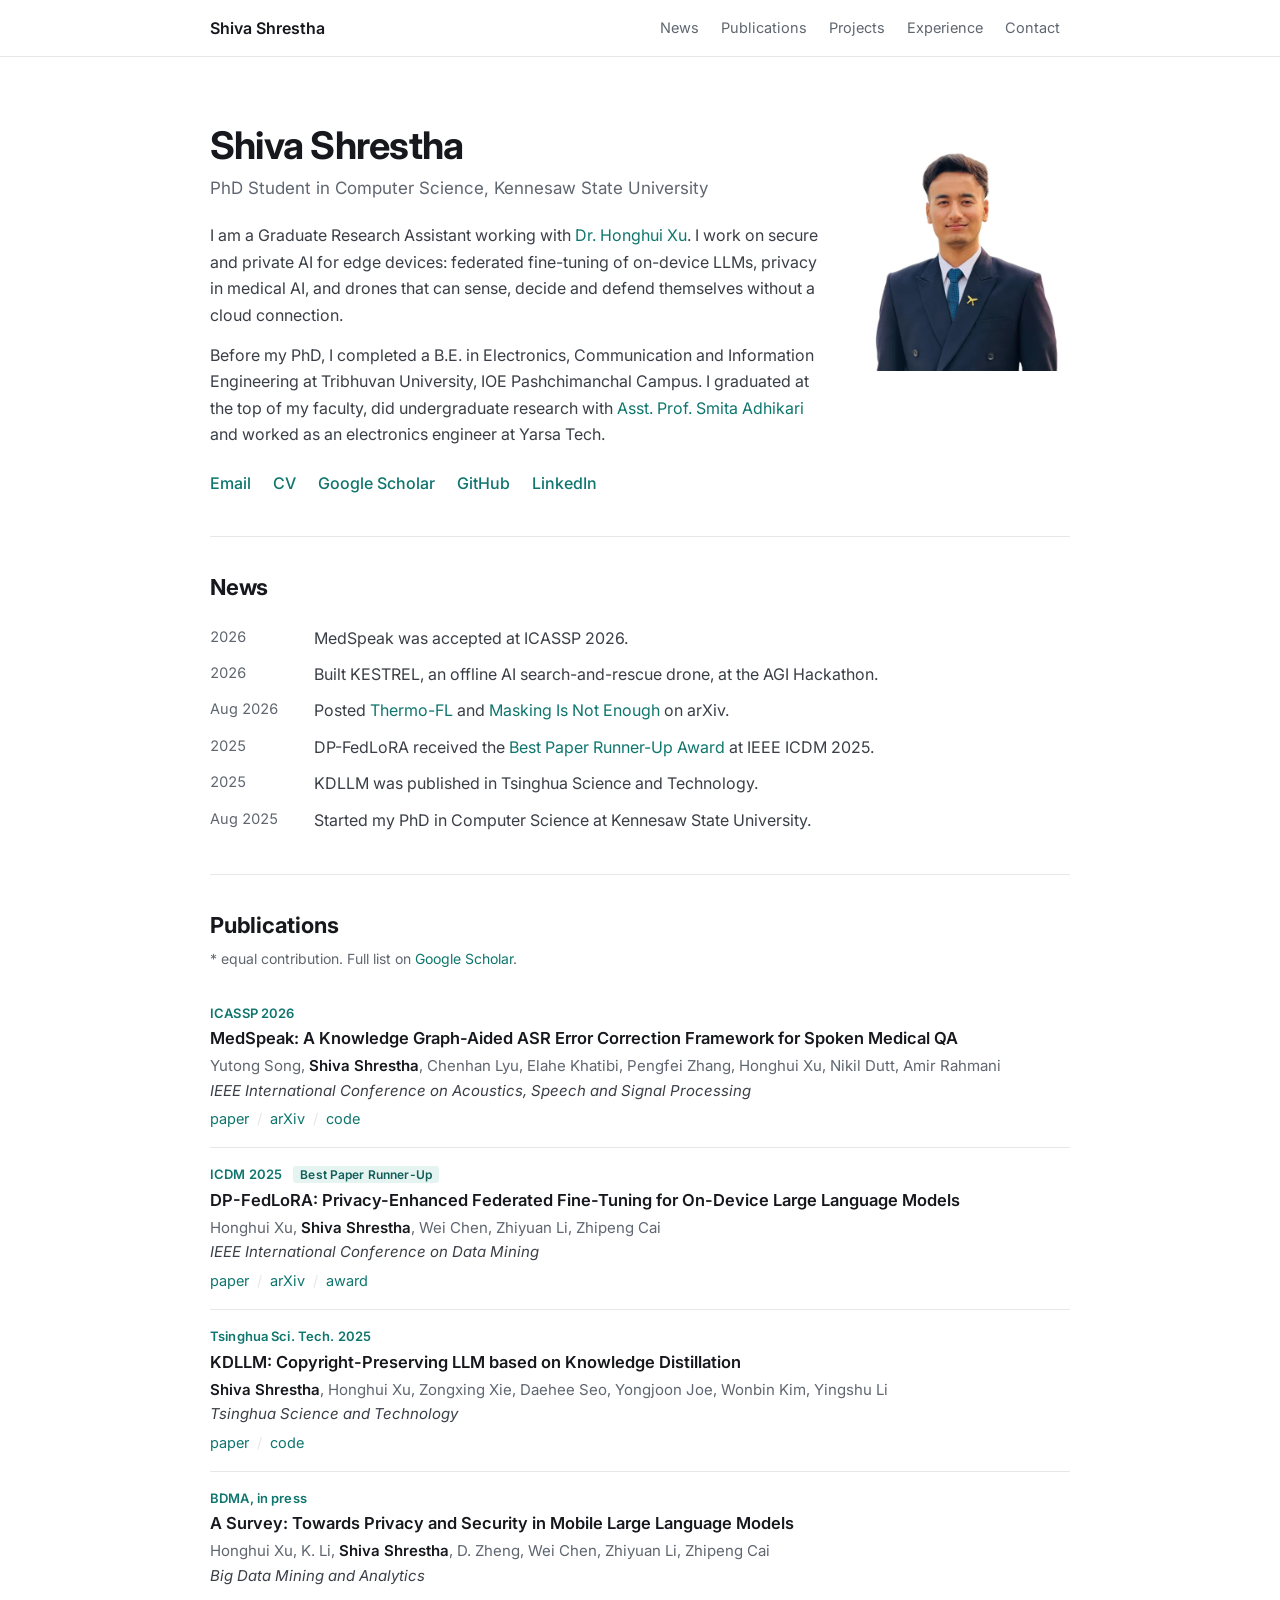
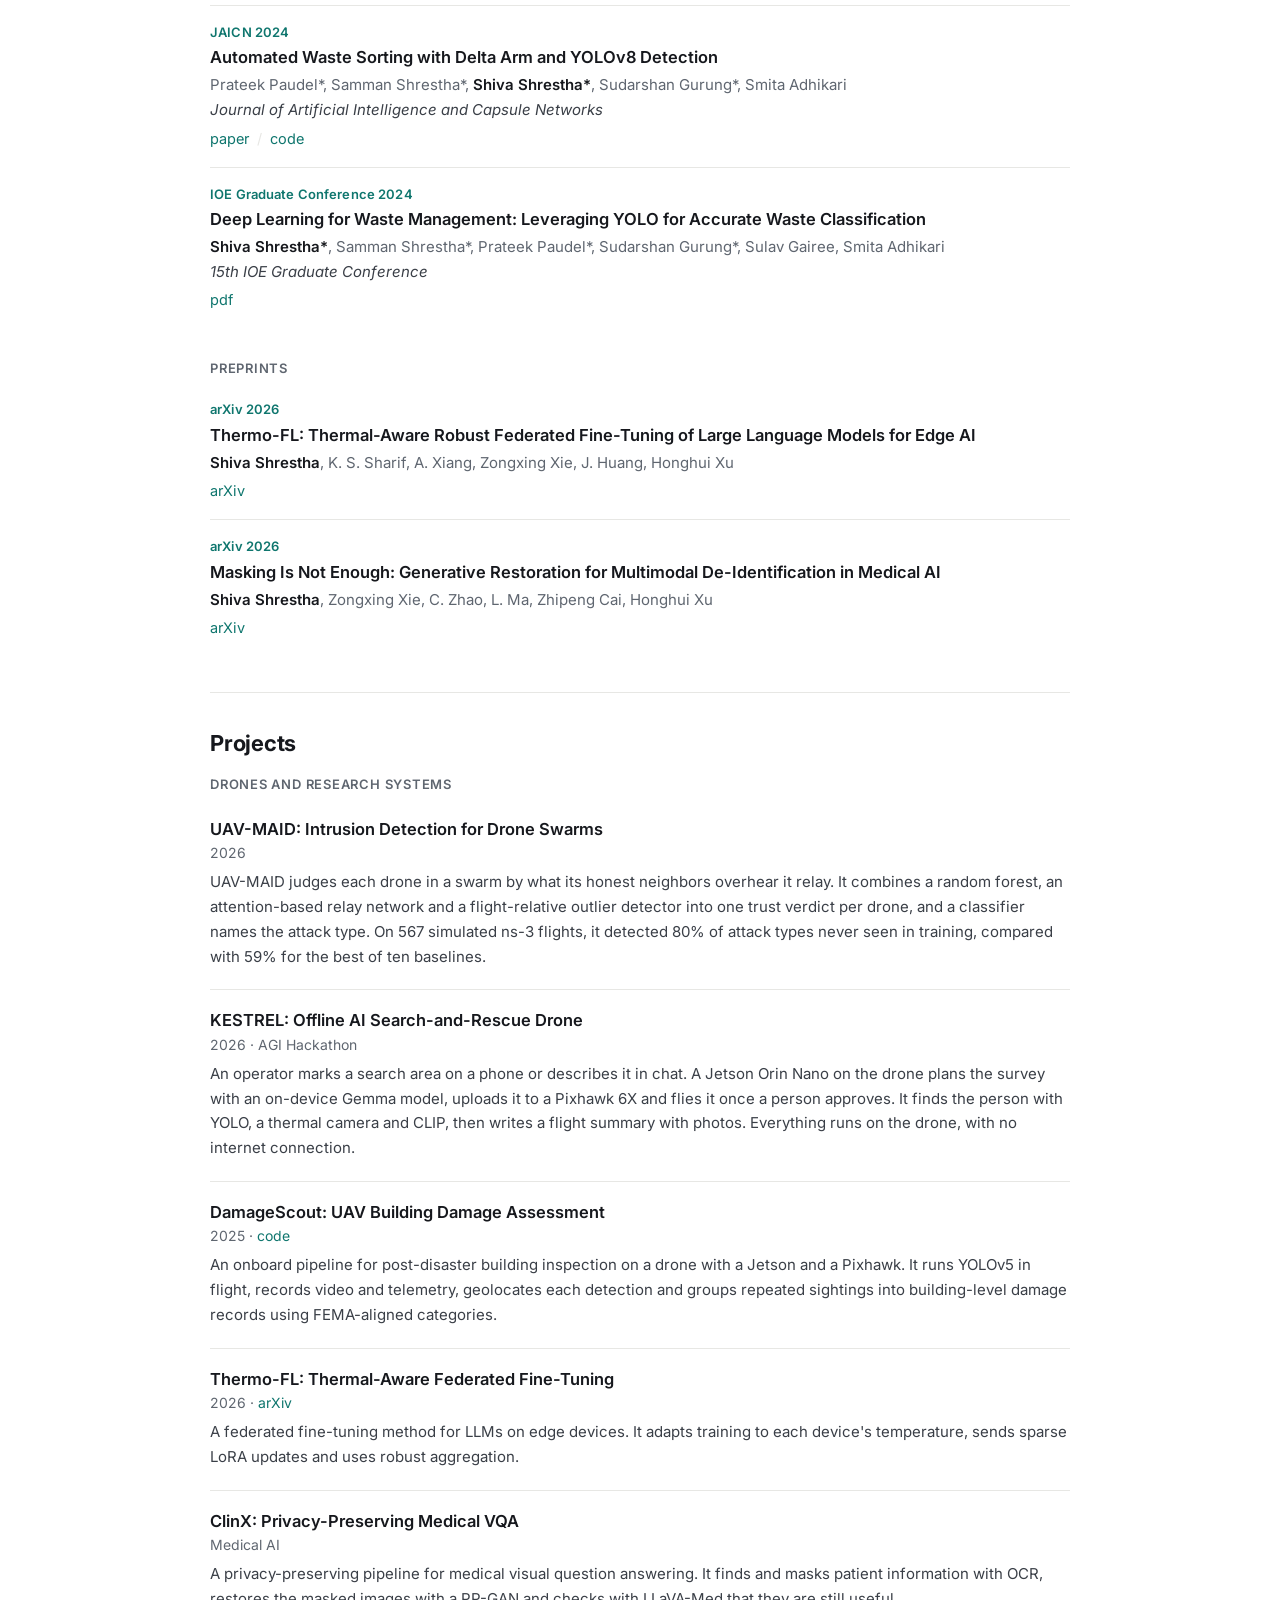
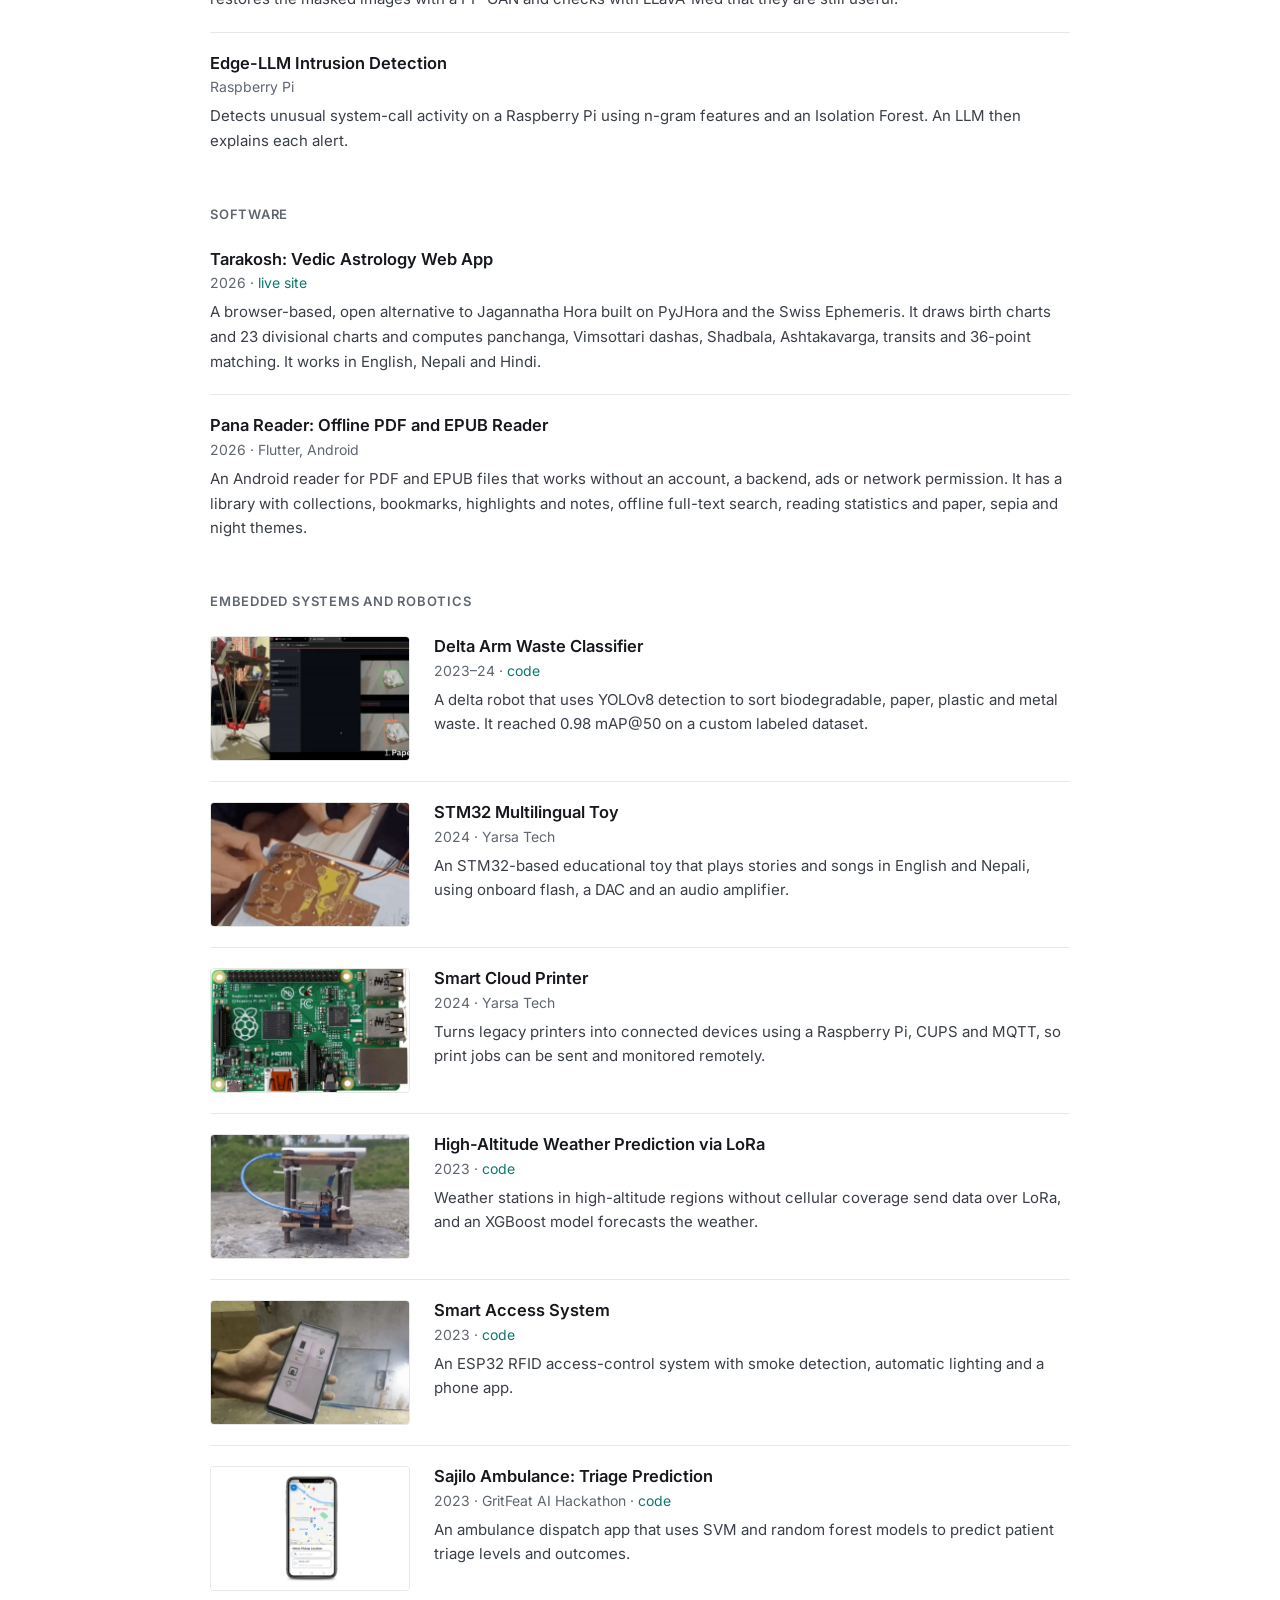
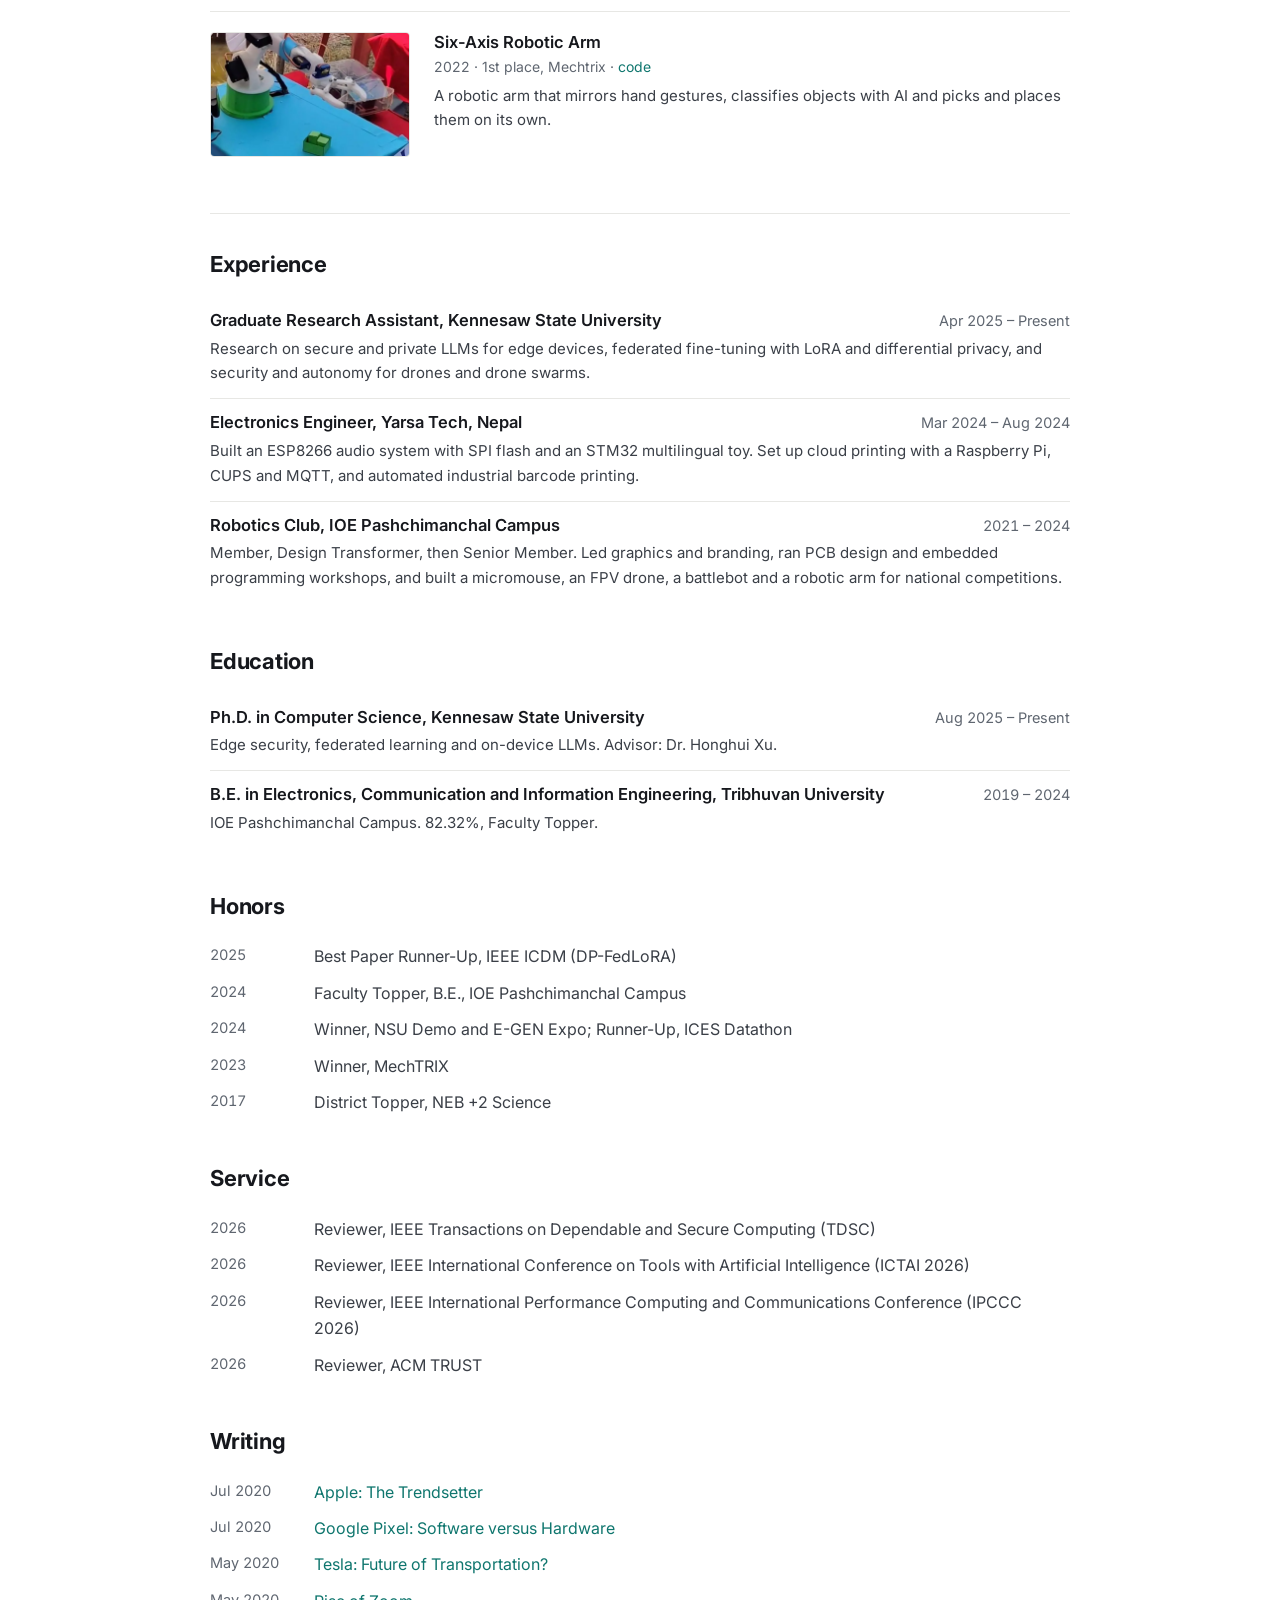
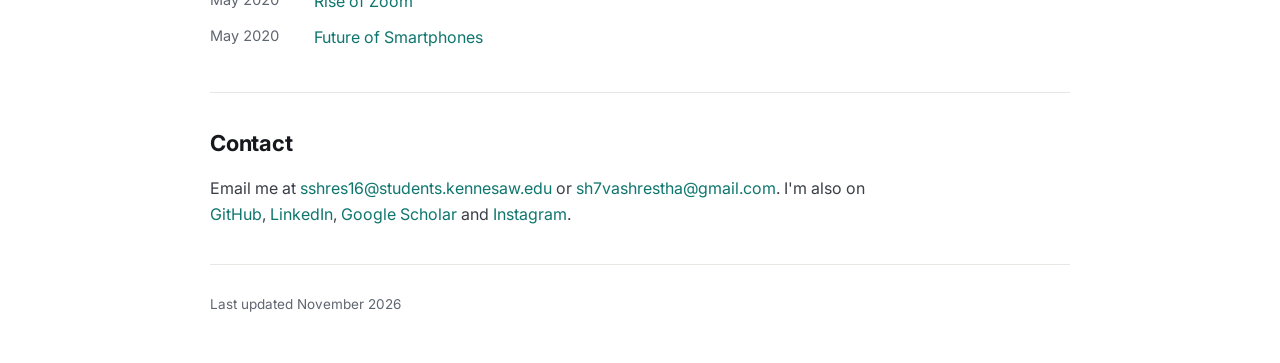
==== index.html @ d2a1a1e3 "Remove arXiv link from the mobile-LLM survey Co-Authored-By: Devin AI <158243242+devin-ai-integratio" ====
<!DOCTYPE html>
<html lang="en">
<head>
  <meta charset="utf-8">
  <meta name="viewport" content="width=device-width, initial-scale=1">
  <title>Shiva Shrestha | PhD Student, Computer Science, Kennesaw State University</title>
  <meta name="description" content="Shiva Shrestha is a PhD student in Computer Science at Kennesaw State University working on edge security, privacy-preserving machine learning, on-device LLMs and autonomous drones.">
  <link rel="canonical" href="https://shivashrestha7.com.np/">
  <link rel="icon" href="images/ShivaLOGO.ico">

  <meta property="og:type" content="website">
  <meta property="og:url" content="https://shivashrestha7.com.np/">
  <meta property="og:title" content="Shiva Shrestha">
  <meta property="og:description" content="PhD student in Computer Science at Kennesaw State University. Edge security, privacy-preserving ML, on-device LLMs and autonomous drones.">
  <meta property="og:image" content="https://shivashrestha7.com.np/images/og-image.jpg">
  <meta property="og:image:width" content="1200">
  <meta property="og:image:height" content="630">
  <meta name="twitter:card" content="summary_large_image">

  <link rel="preconnect" href="https://fonts.googleapis.com">
  <link rel="preconnect" href="https://fonts.gstatic.com" crossorigin>
  <link href="https://fonts.googleapis.com/css2?family=Inter:wght@400;500;600;700&amp;display=swap" rel="stylesheet">
  <link rel="stylesheet" href="stylesheet.css">
</head>
<body>
<a class="skip" href="#main">Skip to content</a>

<header class="topbar">
  <div class="wrap topbar-inner">
    <a href="#top" class="brand">Shiva Shrestha</a>
    <nav class="nav" aria-label="Sections">
      <a href="#news">News</a>
      <a href="#publications">Publications</a>
      <a href="#projects">Projects</a>
      <a href="#experience">Experience</a>
      <a href="#contact">Contact</a>
    </nav>
  </div>
</header>

<main id="main" class="wrap">

  <section class="intro" id="top">
    <div class="intro-text">
      <h1>Shiva Shrestha</h1>
      <p class="role">PhD Student in Computer Science, Kennesaw State University</p>
      <p>I am a Graduate Research Assistant working with <a href="https://scholar.google.com/citations?user=2Mr7jRoAAAAJ&amp;hl=en" target="_blank" rel="noopener">Dr. Honghui Xu</a>. I work on secure and private AI for edge devices: federated fine-tuning of on-device LLMs, privacy in medical AI, and drones that can sense, decide and defend themselves without a cloud connection.</p>
      <p>Before my PhD, I completed a B.E. in Electronics, Communication and Information Engineering at Tribhuvan University, IOE Pashchimanchal Campus. I graduated at the top of my faculty, did undergraduate research with <a href="https://www.researchgate.net/profile/Smita-Adhikari-2" target="_blank" rel="noopener">Asst. Prof. Smita Adhikari</a> and worked as an electronics engineer at Yarsa Tech.</p>
      <p class="links">
        <a href="mailto:sshres16@students.kennesaw.edu">Email</a>
        <a href="data/Shiva_CV.pdf" target="_blank" rel="noopener">CV</a>
        <a href="https://scholar.google.com/citations?user=8IwSr08AAAAJ&amp;hl=en" target="_blank" rel="noopener">Google Scholar</a>
        <a href="https://github.com/sh7vashrestha" target="_blank" rel="noopener">GitHub</a>
        <a href="https://www.linkedin.com/in/sh7va/" target="_blank" rel="noopener">LinkedIn</a>
      </p>
    </div>
    <picture>
      <source srcset="images/profile.webp" type="image/webp">
      <img src="images/profile.jpg" class="photo" width="240" height="300" alt="Portrait of Shiva Shrestha">
    </picture>
  </section>

  <section class="sec" id="news">
    <h2>News</h2>
    <ul class="news">
      <li><span class="date">2026</span><span>MedSpeak was accepted at ICASSP 2026.</span></li>
      <li><span class="date">2026</span><span>Built KESTREL, an offline AI search-and-rescue drone, at the AGI Hackathon.</span></li>
      <li><span class="date">Aug 2026</span><span>Posted <a href="https://arxiv.org/abs/2608.21172" target="_blank" rel="noopener">Thermo-FL</a> and <a href="https://arxiv.org/abs/2608.21133" target="_blank" rel="noopener">Masking Is Not Enough</a> on arXiv.</span></li>
      <li><span class="date">2025</span><span>DP-FedLoRA received the <a href="https://icdm.zhonghuapu.com/Awards/Awards.shtml" target="_blank" rel="noopener">Best Paper Runner-Up Award</a> at IEEE ICDM 2025.</span></li>
      <li><span class="date">2025</span><span>KDLLM was published in Tsinghua Science and Technology.</span></li>
      <li><span class="date">Aug 2025</span><span>Started my PhD in Computer Science at Kennesaw State University.</span></li>
    </ul>
  </section>

  <section class="sec" id="publications">
    <h2>Publications</h2>
    <p class="sec-note">* equal contribution. Full list on <a href="https://scholar.google.com/citations?user=8IwSr08AAAAJ&amp;hl=en" target="_blank" rel="noopener">Google Scholar</a>.</p>
    <ol class="pubs">
      <li class="pub">
        <p class="pub-venue-tag">ICASSP 2026</p>
        <h3><a href="https://doi.org/10.1109/ICASSP55912.2026.11464058" target="_blank" rel="noopener">MedSpeak: A Knowledge Graph-Aided ASR Error Correction Framework for Spoken Medical QA</a></h3>
        <p class="authors">Yutong Song, <strong>Shiva Shrestha</strong>, Chenhan Lyu, Elahe Khatibi, Pengfei Zhang, Honghui Xu, Nikil Dutt, Amir Rahmani</p>
        <p class="venue">IEEE International Conference on Acoustics, Speech and Signal Processing</p>
        <p class="pub-links"><a href="https://doi.org/10.1109/ICASSP55912.2026.11464058" target="_blank" rel="noopener">paper</a><a href="https://arxiv.org/abs/2602.00981" target="_blank" rel="noopener">arXiv</a><a href="https://github.com/sh7vashrestha/MedSpeak" target="_blank" rel="noopener">code</a></p>
      </li>
      <li class="pub">
        <p class="pub-venue-tag">ICDM 2025 <span class="award">Best Paper Runner-Up</span></p>
        <h3><a href="https://ieeexplore.ieee.org/document/11391811/" target="_blank" rel="noopener">DP-FedLoRA: Privacy-Enhanced Federated Fine-Tuning for On-Device Large Language Models</a></h3>
        <p class="authors">Honghui Xu, <strong>Shiva Shrestha</strong>, Wei Chen, Zhiyuan Li, Zhipeng Cai</p>
        <p class="venue">IEEE International Conference on Data Mining</p>
        <p class="pub-links"><a href="https://ieeexplore.ieee.org/document/11391811/" target="_blank" rel="noopener">paper</a><a href="https://arxiv.org/abs/2509.09097" target="_blank" rel="noopener">arXiv</a><a href="https://icdm.zhonghuapu.com/Awards/Awards.shtml" target="_blank" rel="noopener">award</a></p>
      </li>
      <li class="pub">
        <p class="pub-venue-tag">Tsinghua Sci. Tech. 2025</p>
        <h3><a href="https://www.sciopen.com/article/10.26599/TST.2025.9010130" target="_blank" rel="noopener">KDLLM: Copyright-Preserving LLM based on Knowledge Distillation</a></h3>
        <p class="authors"><strong>Shiva Shrestha</strong>, Honghui Xu, Zongxing Xie, Daehee Seo, Yongjoon Joe, Wonbin Kim, Yingshu Li</p>
        <p class="venue">Tsinghua Science and Technology</p>
        <p class="pub-links"><a href="https://www.sciopen.com/article/10.26599/TST.2025.9010130" target="_blank" rel="noopener">paper</a><a href="https://github.com/sh7vashrestha/KDLLM" target="_blank" rel="noopener">code</a></p>
      </li>
      <li class="pub">
        <p class="pub-venue-tag">BDMA, in press</p>
        <h3>A Survey: Towards Privacy and Security in Mobile Large Language Models</h3>
        <p class="authors">Honghui Xu, K. Li, <strong>Shiva Shrestha</strong>, D. Zheng, Wei Chen, Zhiyuan Li, Zhipeng Cai</p>
        <p class="venue">Big Data Mining and Analytics</p>
      </li>
      <li class="pub">
        <p class="pub-venue-tag">JAICN 2024</p>
        <h3><a href="https://doi.org/10.36548/jaicn.2024.3.004" target="_blank" rel="noopener">Automated Waste Sorting with Delta Arm and YOLOv8 Detection</a></h3>
        <p class="authors">Prateek Paudel*, Samman Shrestha*, <strong>Shiva Shrestha*</strong>, Sudarshan Gurung*, Smita Adhikari</p>
        <p class="venue">Journal of Artificial Intelligence and Capsule Networks</p>
        <p class="pub-links"><a href="https://doi.org/10.36548/jaicn.2024.3.004" target="_blank" rel="noopener">paper</a><a href="https://github.com/sh7vashrestha/DeltaArm" target="_blank" rel="noopener">code</a></p>
      </li>
      <li class="pub">
        <p class="pub-venue-tag">IOE Graduate Conference 2024</p>
        <h3><a href="http://conference.ioe.edu.np/publications/ioegc15/IOEGC-15-004-A1-4-61.pdf" target="_blank" rel="noopener">Deep Learning for Waste Management: Leveraging YOLO for Accurate Waste Classification</a></h3>
        <p class="authors"><strong>Shiva Shrestha*</strong>, Samman Shrestha*, Prateek Paudel*, Sudarshan Gurung*, Sulav Gairee, Smita Adhikari</p>
        <p class="venue">15th IOE Graduate Conference</p>
        <p class="pub-links"><a href="http://conference.ioe.edu.np/publications/ioegc15/IOEGC-15-004-A1-4-61.pdf" target="_blank" rel="noopener">pdf</a></p>
      </li>
    </ol>

    <h3 class="subhead">Preprints</h3>
    <ol class="pubs">
      <li class="pub">
        <p class="pub-venue-tag">arXiv 2026</p>
        <h3><a href="https://arxiv.org/abs/2608.21172" target="_blank" rel="noopener">Thermo-FL: Thermal-Aware Robust Federated Fine-Tuning of Large Language Models for Edge AI</a></h3>
        <p class="authors"><strong>Shiva Shrestha</strong>, K. S. Sharif, A. Xiang, Zongxing Xie, J. Huang, Honghui Xu</p>
        <p class="pub-links"><a href="https://arxiv.org/abs/2608.21172" target="_blank" rel="noopener">arXiv</a></p>
      </li>
      <li class="pub">
        <p class="pub-venue-tag">arXiv 2026</p>
        <h3><a href="https://arxiv.org/abs/2608.21133" target="_blank" rel="noopener">Masking Is Not Enough: Generative Restoration for Multimodal De-Identification in Medical AI</a></h3>
        <p class="authors"><strong>Shiva Shrestha</strong>, Zongxing Xie, C. Zhao, L. Ma, Zhipeng Cai, Honghui Xu</p>
        <p class="pub-links"><a href="https://arxiv.org/abs/2608.21133" target="_blank" rel="noopener">arXiv</a></p>
      </li>
    </ol>
  </section>

  <section class="sec" id="projects">
    <h2>Projects</h2>
    <h3 class="subhead">Drones and research systems</h3>
    <ul class="projects">
      <li class="project project-text">
        <div>
          <h4>UAV-MAID: Intrusion Detection for Drone Swarms</h4>
          <p class="meta">2026</p>
          <p>UAV-MAID judges each drone in a swarm by what its honest neighbors overhear it relay. It combines a random forest, an attention-based relay network and a flight-relative outlier detector into one trust verdict per drone, and a classifier names the attack type. On 567 simulated ns-3 flights, it detected 80% of attack types never seen in training, compared with 59% for the best of ten baselines.</p>
        </div>
      </li>
      <li class="project project-text">
        <div>
          <h4>KESTREL: Offline AI Search-and-Rescue Drone</h4>
          <p class="meta">2026 · AGI Hackathon</p>
          <p>An operator marks a search area on a phone or describes it in chat. A Jetson Orin Nano on the drone plans the survey with an on-device Gemma model, uploads it to a Pixhawk 6X and flies it once a person approves. It finds the person with YOLO, a thermal camera and CLIP, then writes a flight summary with photos. Everything runs on the drone, with no internet connection.</p>
        </div>
      </li>
      <li class="project project-text">
        <div>
          <h4>DamageScout: UAV Building Damage Assessment</h4>
          <p class="meta">2025 · <a href="https://github.com/sh7vashrestha/UAV" target="_blank" rel="noopener">code</a></p>
          <p>An onboard pipeline for post-disaster building inspection on a drone with a Jetson and a Pixhawk. It runs YOLOv5 in flight, records video and telemetry, geolocates each detection and groups repeated sightings into building-level damage records using FEMA-aligned categories.</p>
        </div>
      </li>
      <li class="project project-text">
        <div>
          <h4>Thermo-FL: Thermal-Aware Federated Fine-Tuning</h4>
          <p class="meta">2026 · <a href="https://arxiv.org/abs/2608.21172" target="_blank" rel="noopener">arXiv</a></p>
          <p>A federated fine-tuning method for LLMs on edge devices. It adapts training to each device's temperature, sends sparse LoRA updates and uses robust aggregation.</p>
        </div>
      </li>
      <li class="project project-text">
        <div>
          <h4>ClinX: Privacy-Preserving Medical VQA</h4>
          <p class="meta">Medical AI</p>
          <p>A privacy-preserving pipeline for medical visual question answering. It finds and masks patient information with OCR, restores the masked images with a PP-GAN and checks with LLaVA-Med that they are still useful.</p>
        </div>
      </li>
      <li class="project project-text">
        <div>
          <h4>Edge-LLM Intrusion Detection</h4>
          <p class="meta">Raspberry Pi</p>
          <p>Detects unusual system-call activity on a Raspberry Pi using n-gram features and an Isolation Forest. An LLM then explains each alert.</p>
        </div>
      </li>
    </ul>

    <h3 class="subhead">Software</h3>
    <ul class="projects">
      <li class="project project-text">
        <div>
          <h4>Tarakosh: Vedic Astrology Web App</h4>
          <p class="meta">2026 · <a href="https://tarakosh.vercel.app" target="_blank" rel="noopener">live site</a></p>
          <p>A browser-based, open alternative to Jagannatha Hora built on PyJHora and the Swiss Ephemeris. It draws birth charts and 23 divisional charts and computes panchanga, Vimsottari dashas, Shadbala, Ashtakavarga, transits and 36-point matching. It works in English, Nepali and Hindi.</p>
        </div>
      </li>
      <li class="project project-text">
        <div>
          <h4>Pana Reader: Offline PDF and EPUB Reader</h4>
          <p class="meta">2026 · Flutter, Android</p>
          <p>An Android reader for PDF and EPUB files that works without an account, a backend, ads or network permission. It has a library with collections, bookmarks, highlights and notes, offline full-text search, reading statistics and paper, sepia and night themes.</p>
        </div>
      </li>
    </ul>

    <h3 class="subhead">Embedded systems and robotics</h3>
    <ul class="projects">
      <li class="project">
        <div class="thumb"><img src="images/projects/delta-arm.webp" width="800" height="500" loading="lazy" alt="Delta arm picking up paper waste next to the live classifier view"></div>
        <div>
          <h4>Delta Arm Waste Classifier</h4>
          <p class="meta">2023–24 · <a href="https://github.com/sh7vashrestha/DeltaArm" target="_blank" rel="noopener">code</a></p>
          <p>A delta robot that uses YOLOv8 detection to sort biodegradable, paper, plastic and metal waste. It reached 0.98 mAP@50 on a custom labeled dataset.</p>
        </div>
      </li>
      <li class="project">
        <div class="thumb"><img src="images/projects/stm32-toy.webp" width="800" height="500" loading="lazy" alt="Custom PCB of the STM32 multilingual toy being tested by hand"></div>
        <div>
          <h4>STM32 Multilingual Toy</h4>
          <p class="meta">2024 · Yarsa Tech</p>
          <p>An STM32-based educational toy that plays stories and songs in English and Nepali, using onboard flash, a DAC and an audio amplifier.</p>
        </div>
      </li>
      <li class="project">
        <div class="thumb"><img src="images/projects/cloud-printer.webp" width="800" height="500" loading="lazy" alt="Raspberry Pi board used in the cloud printer"></div>
        <div>
          <h4>Smart Cloud Printer</h4>
          <p class="meta">2024 · Yarsa Tech</p>
          <p>Turns legacy printers into connected devices using a Raspberry Pi, CUPS and MQTT, so print jobs can be sent and monitored remotely.</p>
        </div>
      </li>
      <li class="project">
        <div class="thumb"><img src="images/projects/weather-lora.webp" width="800" height="500" loading="lazy" alt="Outdoor LoRa weather station on a wooden frame"></div>
        <div>
          <h4>High-Altitude Weather Prediction via LoRa</h4>
          <p class="meta">2023 · <a href="https://github.com/SulavGaire/Weather-prediction" target="_blank" rel="noopener">code</a></p>
          <p>Weather stations in high-altitude regions without cellular coverage send data over LoRa, and an XGBoost model forecasts the weather.</p>
        </div>
      </li>
      <li class="project">
        <div class="thumb"><img src="images/projects/smart-access.webp" width="800" height="500" loading="lazy" alt="Phone app controlling the smart access door"></div>
        <div>
          <h4>Smart Access System</h4>
          <p class="meta">2023 · <a href="https://github.com/sh7vashrestha/SmartAccessSystem" target="_blank" rel="noopener">code</a></p>
          <p>An ESP32 RFID access-control system with smoke detection, automatic lighting and a phone app.</p>
        </div>
      </li>
      <li class="project">
        <div class="thumb"><img src="images/projects/sajilo.webp" width="800" height="500" loading="lazy" alt="Sajilo Ambulance app showing a pickup location map"></div>
        <div>
          <h4>Sajilo Ambulance: Triage Prediction</h4>
          <p class="meta">2023 · GritFeat AI Hackathon · <a href="https://github.com/sh7vashrestha/triage-GritFeatAIHackathon" target="_blank" rel="noopener">code</a></p>
          <p>An ambulance dispatch app that uses SVM and random forest models to predict patient triage levels and outcomes.</p>
        </div>
      </li>
      <li class="project">
        <div class="thumb"><img src="images/projects/robotic-arm.webp" width="800" height="500" loading="lazy" alt="Six-axis robotic arm picking up a small green block"></div>
        <div>
          <h4>Six-Axis Robotic Arm</h4>
          <p class="meta">2022 · 1st place, Mechtrix · <a href="https://github.com/WRCRoboticsClub/robotics-arm" target="_blank" rel="noopener">code</a></p>
          <p>A robotic arm that mirrors hand gestures, classifies objects with AI and picks and places them on its own.</p>
        </div>
      </li>
    </ul>
  </section>

  <section class="sec" id="experience">
    <h2>Experience</h2>
    <ul class="rows">
      <li>
        <div class="row-head"><h3>Graduate Research Assistant, Kennesaw State University</h3><span class="date">Apr 2025 – Present</span></div>
        <p>Research on secure and private LLMs for edge devices, federated fine-tuning with LoRA and differential privacy, and security and autonomy for drones and drone swarms.</p>
      </li>
      <li>
        <div class="row-head"><h3>Electronics Engineer, Yarsa Tech, Nepal</h3><span class="date">Mar 2024 – Aug 2024</span></div>
        <p>Built an ESP8266 audio system with SPI flash and an STM32 multilingual toy. Set up cloud printing with a Raspberry Pi, CUPS and MQTT, and automated industrial barcode printing.</p>
      </li>
      <li>
        <div class="row-head"><h3>Robotics Club, IOE Pashchimanchal Campus</h3><span class="date">2021 – 2024</span></div>
        <p>Member, Design Transformer, then Senior Member. Led graphics and branding, ran PCB design and embedded programming workshops, and built a micromouse, an FPV drone, a battlebot and a robotic arm for national competitions.</p>
      </li>
    </ul>

    <h2 class="h2-follow" id="education">Education</h2>
    <ul class="rows">
      <li>
        <div class="row-head"><h3>Ph.D. in Computer Science, Kennesaw State University</h3><span class="date">Aug 2025 – Present</span></div>
        <p>Edge security, federated learning and on-device LLMs. Advisor: Dr. Honghui Xu.</p>
      </li>
      <li>
        <div class="row-head"><h3>B.E. in Electronics, Communication and Information Engineering, Tribhuvan University</h3><span class="date">2019 – 2024</span></div>
        <p>IOE Pashchimanchal Campus. 82.32%, Faculty Topper.</p>
      </li>
    </ul>

    <h2 class="h2-follow">Honors</h2>
    <ul class="news">
      <li><span class="date">2025</span><span>Best Paper Runner-Up, IEEE ICDM (DP-FedLoRA)</span></li>
      <li><span class="date">2024</span><span>Faculty Topper, B.E., IOE Pashchimanchal Campus</span></li>
      <li><span class="date">2024</span><span>Winner, NSU Demo and E-GEN Expo; Runner-Up, ICES Datathon</span></li>
      <li><span class="date">2023</span><span>Winner, MechTRIX</span></li>
      <li><span class="date">2017</span><span>District Topper, NEB +2 Science</span></li>
    </ul>

    <h2 class="h2-follow">Service</h2>
    <ul class="news">
      <li><span class="date">2026</span><span>Reviewer, IEEE Transactions on Dependable and Secure Computing (TDSC)</span></li>
      <li><span class="date">2026</span><span>Reviewer, IEEE International Conference on Tools with Artificial Intelligence (ICTAI 2026)</span></li>
      <li><span class="date">2026</span><span>Reviewer, IEEE International Performance Computing and Communications Conference (IPCCC 2026)</span></li>
      <li><span class="date">2026</span><span>Reviewer, ACM TRUST</span></li>
    </ul>

    <h2 class="h2-follow">Writing</h2>
    <ul class="news">
      <li><span class="date">Jul 2020</span><a href="https://forefronttechno.wordpress.com/2020/07/02/apple-the-trend-setter/" target="_blank" rel="noopener">Apple: The Trendsetter</a></li>
      <li><span class="date">Jul 2020</span><a href="https://forefronttechno.wordpress.com/2020/07/01/google-pixel-state-of-the-art-software-meets-the-mediocre-hardware/" target="_blank" rel="noopener">Google Pixel: Software versus Hardware</a></li>
      <li><span class="date">May 2020</span><a href="https://forefronttechno.wordpress.com/2020/05/11/tesla-future-of-worlds-transportation/" target="_blank" rel="noopener">Tesla: Future of Transportation?</a></li>
      <li><span class="date">May 2020</span><a href="https://forefronttechno.wordpress.com/2020/05/10/rise-of-zoom/" target="_blank" rel="noopener">Rise of Zoom</a></li>
      <li><span class="date">May 2020</span><a href="https://forefronttechno.wordpress.com/2020/05/10/future-of-smartphones/" target="_blank" rel="noopener">Future of Smartphones</a></li>
    </ul>
  </section>

  <section class="sec" id="contact">
    <h2>Contact</h2>
    <p>Email me at <a href="mailto:sshres16@students.kennesaw.edu">sshres16@students.kennesaw.edu</a> or <a href="mailto:sh7vashrestha@gmail.com">sh7vashrestha@gmail.com</a>. I'm also on <a href="https://github.com/sh7vashrestha" target="_blank" rel="noopener">GitHub</a>, <a href="https://www.linkedin.com/in/sh7va/" target="_blank" rel="noopener">LinkedIn</a>, <a href="https://scholar.google.com/citations?user=8IwSr08AAAAJ&amp;hl=en" target="_blank" rel="noopener">Google Scholar</a> and <a href="https://www.instagram.com/sh7va_shrestha/" target="_blank" rel="noopener">Instagram</a>.</p>
  </section>

</main>

<footer class="wrap foot">
  <p>Last updated November 2026</p>
</footer>

<script src="js/main.js"></script>
</body>
</html>
---- stylesheet.css ----
:root {
  color-scheme: light;
  --bg: #ffffff;
  --surface: #f5f5f3;
  --ink: #16181d;
  --ink-2: #3a3f47;
  --muted: #5f6670;
  --line: #e7e7e4;
  --accent: #0f766e;
  --accent-dark: #115e59;
  --radius: 4px;
  --wrap: 860px;
  --nav-h: 56px;
  --font: "Inter", system-ui, -apple-system, "Segoe UI", Roboto, sans-serif;
}

*, *::before, *::after { box-sizing: border-box; }

html { scroll-behavior: smooth; scroll-padding-top: calc(var(--nav-h) + 20px); }

body {
  margin: 0;
  background: var(--bg);
  color: var(--ink-2);
  font-family: var(--font);
  font-size: 16px;
  line-height: 1.65;
  -webkit-font-smoothing: antialiased;
}

img { display: block; max-width: 100%; height: auto; }

a { color: var(--accent); text-decoration: none; }
a:hover { color: var(--accent-dark); text-decoration: underline; text-underline-offset: 3px; }

:focus-visible { outline: 2px solid var(--accent); outline-offset: 2px; border-radius: 2px; }

h1, h2, h3, h4 { color: var(--ink); margin: 0; line-height: 1.3; }
p { margin: 0; }
ul, ol { margin: 0; padding: 0; list-style: none; }

.wrap { width: min(100% - 40px, var(--wrap)); margin-inline: auto; }

.skip {
  position: absolute; left: 16px; top: -48px; z-index: 100;
  padding: 8px 14px; background: var(--accent); color: #fff; border-radius: var(--radius);
}
.skip:focus { top: 12px; color: #fff; }

/* Top bar */
.topbar {
  position: sticky; top: 0; z-index: 50;
  background: rgba(255, 255, 255, 0.94);
  backdrop-filter: blur(8px);
  -webkit-backdrop-filter: blur(8px);
  border-bottom: 1px solid var(--line);
}
.topbar-inner { display: flex; align-items: center; justify-content: space-between; gap: 20px; height: var(--nav-h); }
.brand { color: var(--ink); font-weight: 600; }
.brand:hover { color: var(--ink); text-decoration: none; }
.nav { display: flex; gap: 2px; overflow-x: auto; scrollbar-width: none; }
.nav::-webkit-scrollbar { display: none; }
.nav a { position: relative; padding: 16px 10px; color: var(--muted); font-size: 14.5px; white-space: nowrap; }
.nav a:hover { color: var(--ink); text-decoration: none; }
.nav a[aria-current="true"] { color: var(--ink); }
.nav a[aria-current="true"]::after {
  content: ""; position: absolute; left: 10px; right: 10px; bottom: -1px; height: 2px; background: var(--accent);
}

/* Intro */
.intro {
  display: grid; grid-template-columns: 1fr 200px; gap: 48px; align-items: start;
  padding: 64px 0 40px;
}
.intro h1 { font-size: 38px; font-weight: 700; letter-spacing: -0.02em; }
.role { margin: 4px 0 20px; color: var(--muted); font-size: 17px; }
.intro-text > p + p { margin-top: 14px; }
.links { display: flex; flex-wrap: wrap; gap: 6px 22px; margin-top: 22px !important; font-weight: 500; }
.photo { width: 200px; height: 250px; object-fit: cover; object-position: center 22%; border-radius: var(--radius); }

/* Sections */
.sec { padding: 36px 0; border-top: 1px solid var(--line); }
.sec h2 { font-size: 22px; font-weight: 700; letter-spacing: -0.01em; margin-bottom: 18px; }
.sec .h2-follow { margin-top: 44px; }
.sec-note { margin: -10px 0 16px; font-size: 14px; color: var(--muted); }
.subhead { margin: 32px 0 6px; font-size: 13px; font-weight: 600; text-transform: uppercase; letter-spacing: 0.06em; color: var(--muted); }
.sec h2 + .subhead { margin-top: 0; }
.date { color: var(--muted); font-size: 14.5px; font-variant-numeric: tabular-nums; white-space: nowrap; }

/* News, honors, writing */
.news li { display: grid; grid-template-columns: 88px 1fr; gap: 16px; padding: 5px 0; }

/* Publications */
.pub { padding: 16px 0; }
.pub + .pub { border-top: 1px solid var(--line); }
.pub-venue-tag { font-size: 13px; font-weight: 600; color: var(--accent); letter-spacing: 0.01em; }
.award { margin-left: 8px; padding: 1px 7px; background: #e6f4f1; color: #115e59; border-radius: 3px; font-size: 12px; font-weight: 600; }
.pub h3 { margin-top: 3px; font-size: 16.5px; font-weight: 600; line-height: 1.45; }
.pub h3 a { color: var(--ink); }
.pub h3 a:hover { color: var(--accent); }
.authors { margin-top: 3px; font-size: 15px; color: var(--muted); }
.authors strong { color: var(--ink); font-weight: 600; }
.venue { font-size: 15px; font-style: italic; }
.pub-links { margin-top: 4px; font-size: 14.5px; }
.pub-links a + a::before { content: "/"; margin: 0 8px; color: var(--line); }

/* Projects */
.project { display: grid; grid-template-columns: 200px 1fr; gap: 24px; padding: 20px 0; }
.project + .project { border-top: 1px solid var(--line); }
.project-text { grid-template-columns: 1fr; }
.thumb { aspect-ratio: 16 / 10; overflow: hidden; border-radius: var(--radius); background: var(--surface); border: 1px solid var(--line); }
.thumb img { width: 100%; height: 100%; object-fit: cover; }
.thumb-contain { background: #fff; padding: 6px; }
.thumb-contain img { object-fit: contain; }
.thumb-dark { background: #0f1f4a; border-color: #0f1f4a; }
.project h4 { font-size: 16.5px; font-weight: 600; }
.meta { margin: 1px 0 6px; font-size: 14px; color: var(--muted); }
.project p:not(.meta) { font-size: 15px; }

/* Experience and education */
.rows li { padding: 12px 0; }
.rows li + li { border-top: 1px solid var(--line); }
.row-head { display: flex; justify-content: space-between; align-items: baseline; gap: 20px; margin-bottom: 4px; }
.row-head h3 { font-size: 16.5px; font-weight: 600; }
.rows p { font-size: 15px; }

#contact p { max-width: 680px; }

.foot { padding: 28px 0 48px; border-top: 1px solid var(--line); color: var(--muted); font-size: 13.5px; }

@media (max-width: 720px) {
  .nav a { padding: 16px 6px; font-size: 13.5px; }
  .nav { gap: 0; }
  .brand { display: none; }
  .topbar-inner { justify-content: center; }
  .intro { grid-template-columns: 1fr; gap: 24px; padding: 36px 0 32px; }
  .intro picture { order: -1; }
  .photo { width: 120px; height: 150px; }
  .intro h1 { font-size: 32px; }
  .news li { grid-template-columns: 1fr; gap: 0; padding: 6px 0; }
  .project { grid-template-columns: 1fr; gap: 12px; }
  .project-text { padding-left: 0; }
  .thumb { max-width: 360px; }
  .row-head { flex-direction: column; gap: 0; }
}

@media (prefers-reduced-motion: reduce) {
  html { scroll-behavior: auto; }
}

@media (max-width: 400px) {
  .nav { width: 100%; justify-content: space-between; gap: 0; }
  .nav a { padding: 16px 2px; font-size: 13px; }
}

@media (max-width: 340px) {
  .nav a { padding: 16px 1px; font-size: 12px; }
}
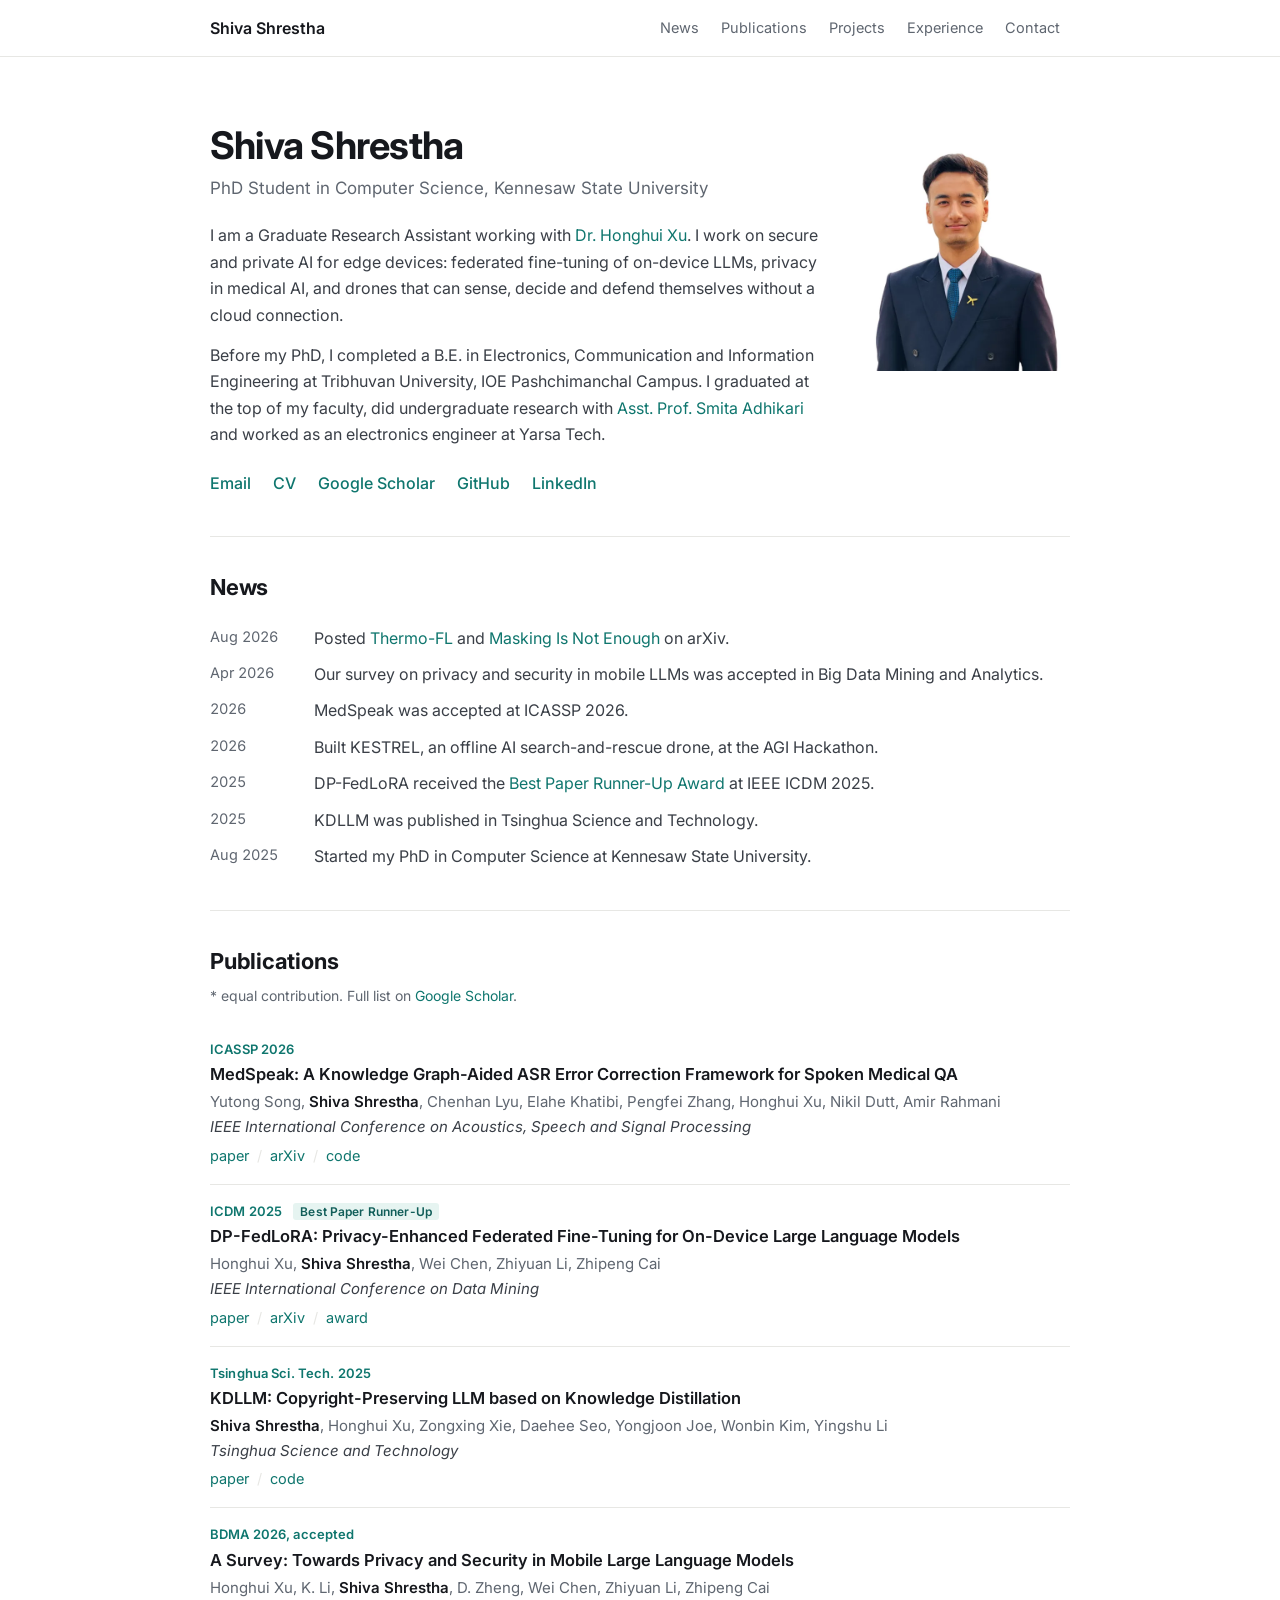
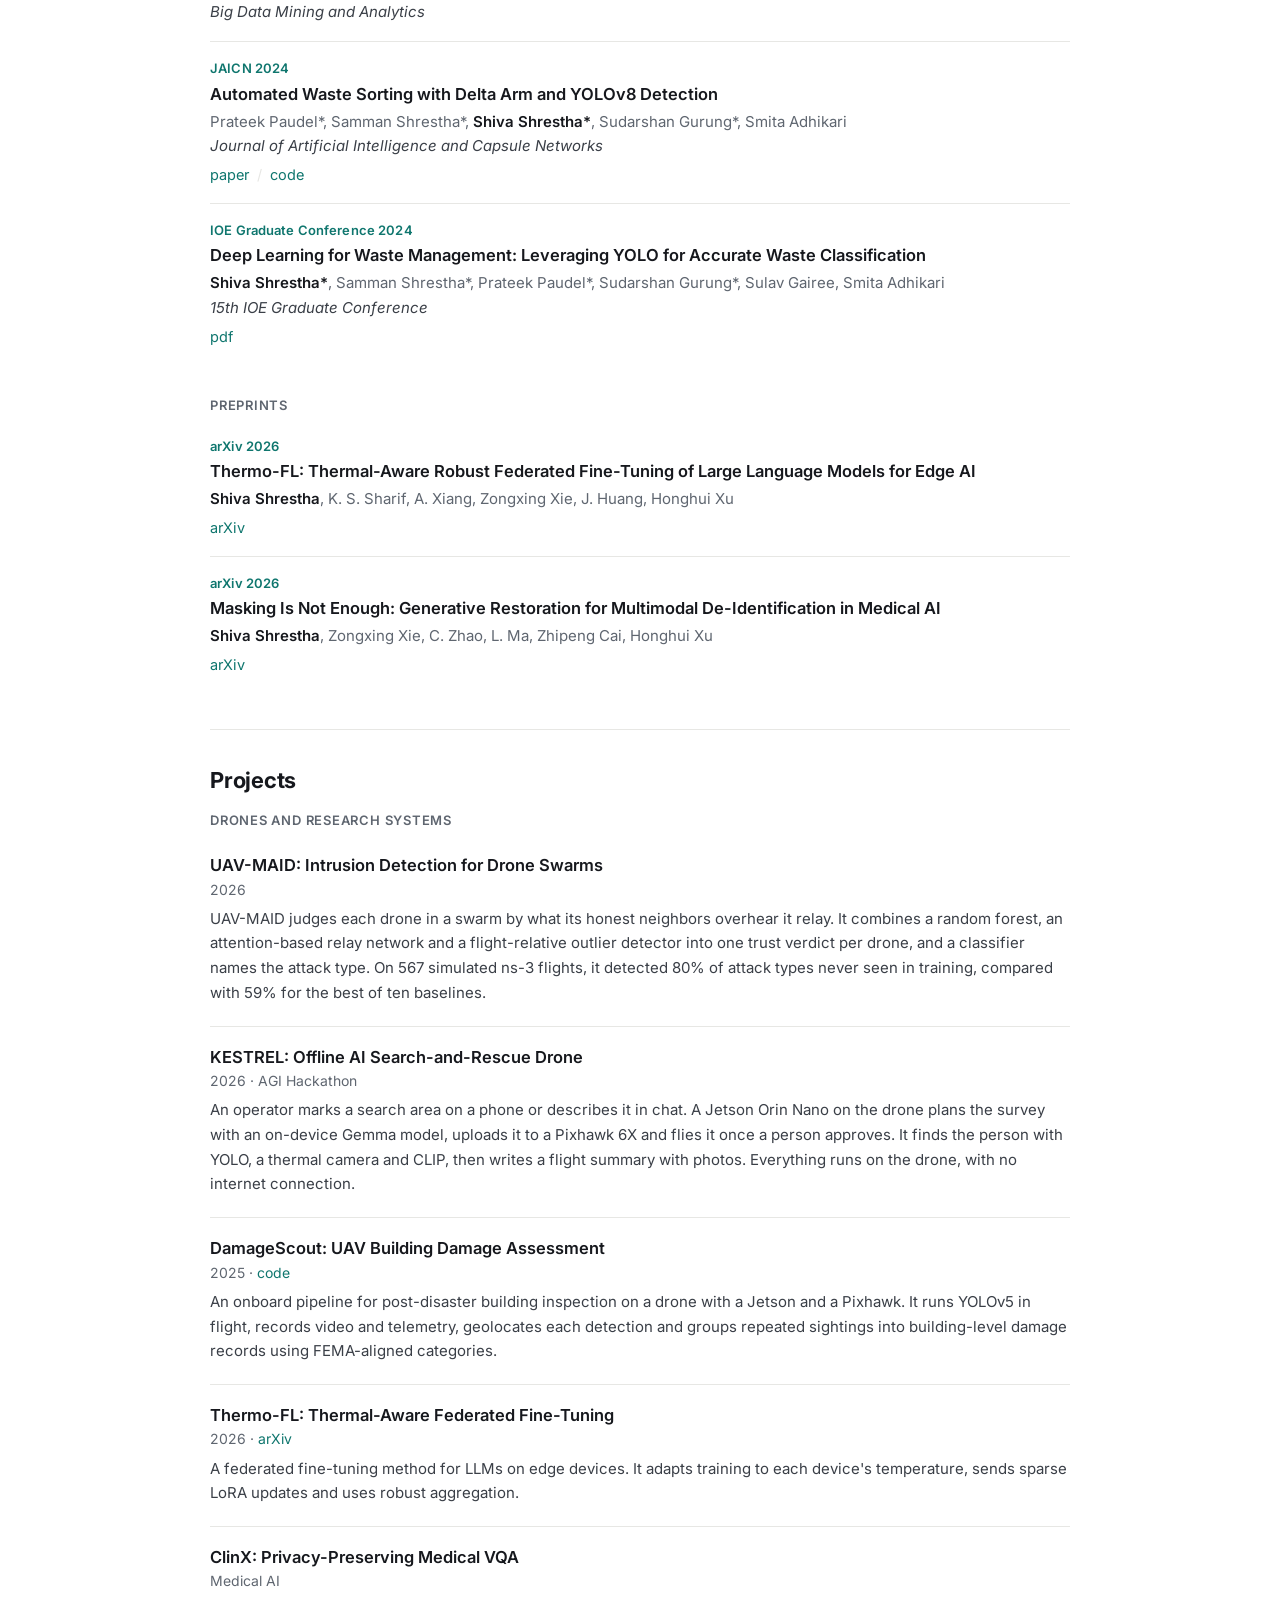
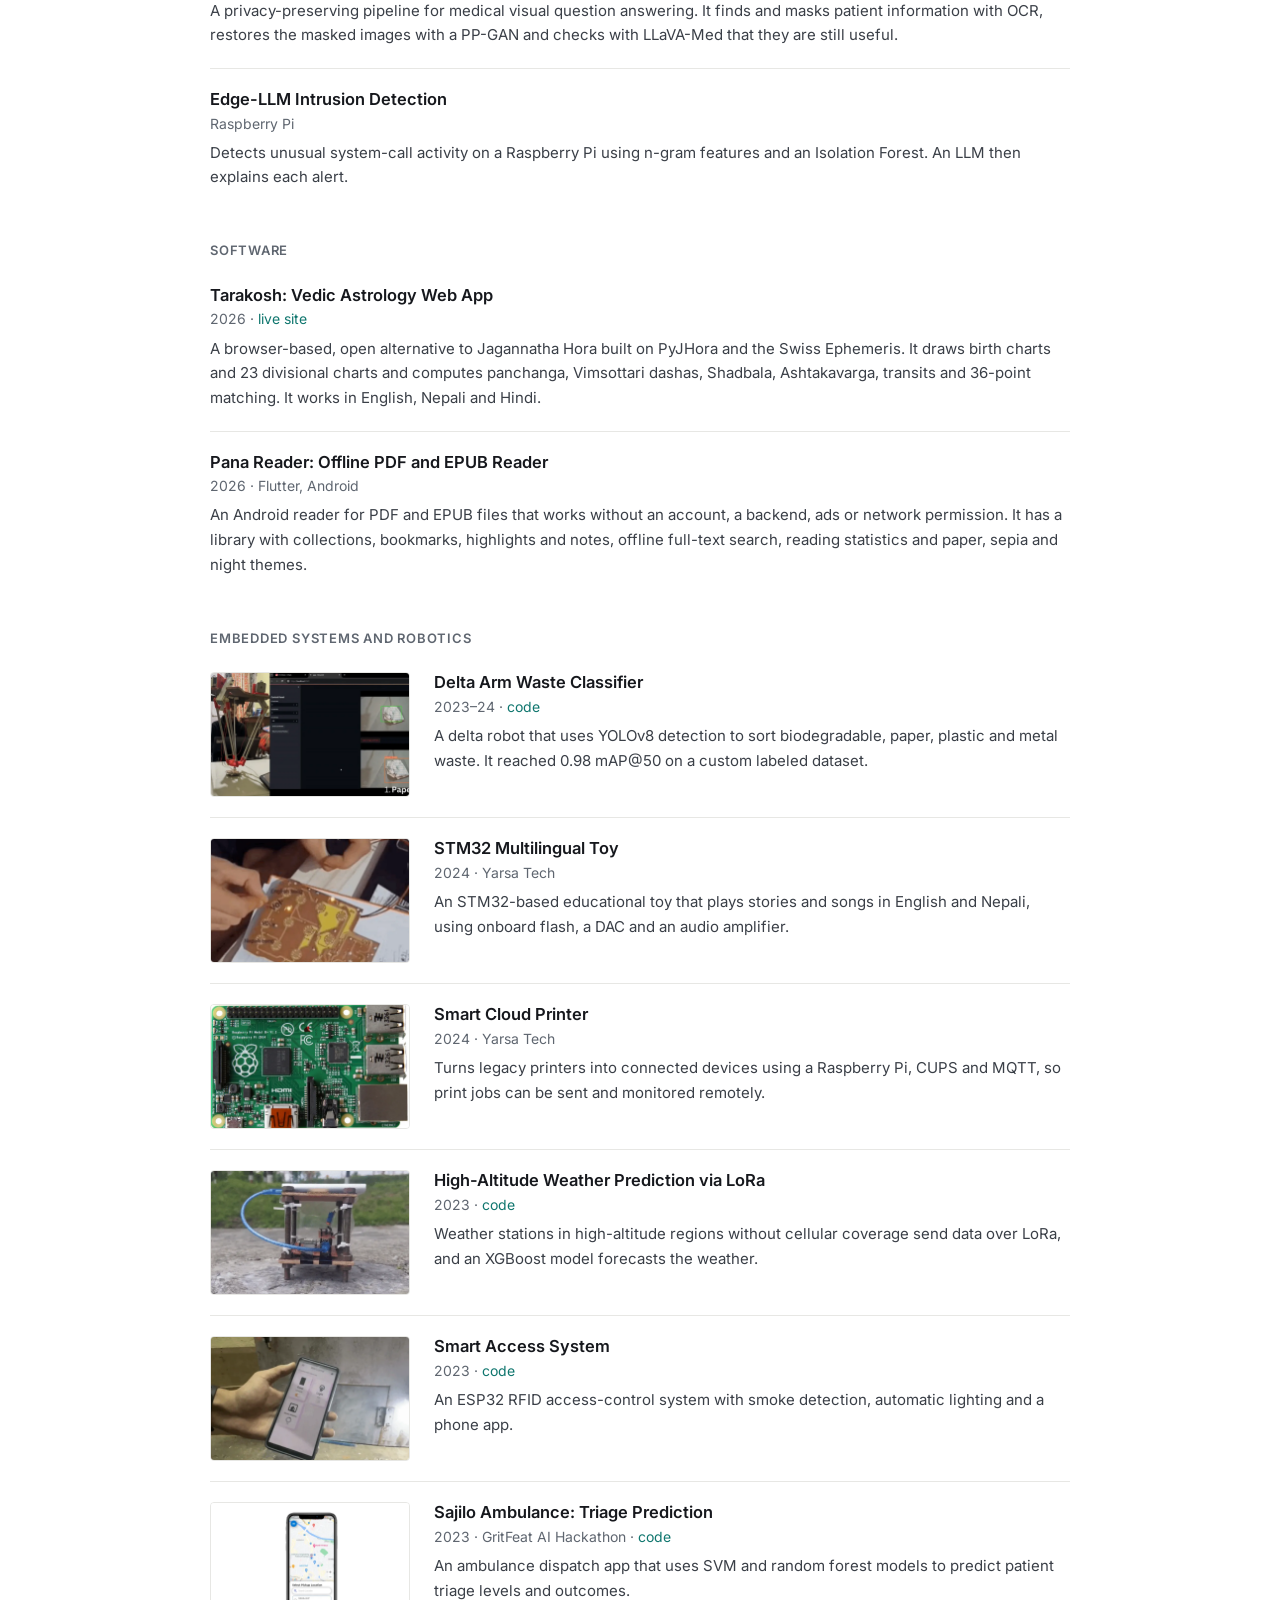
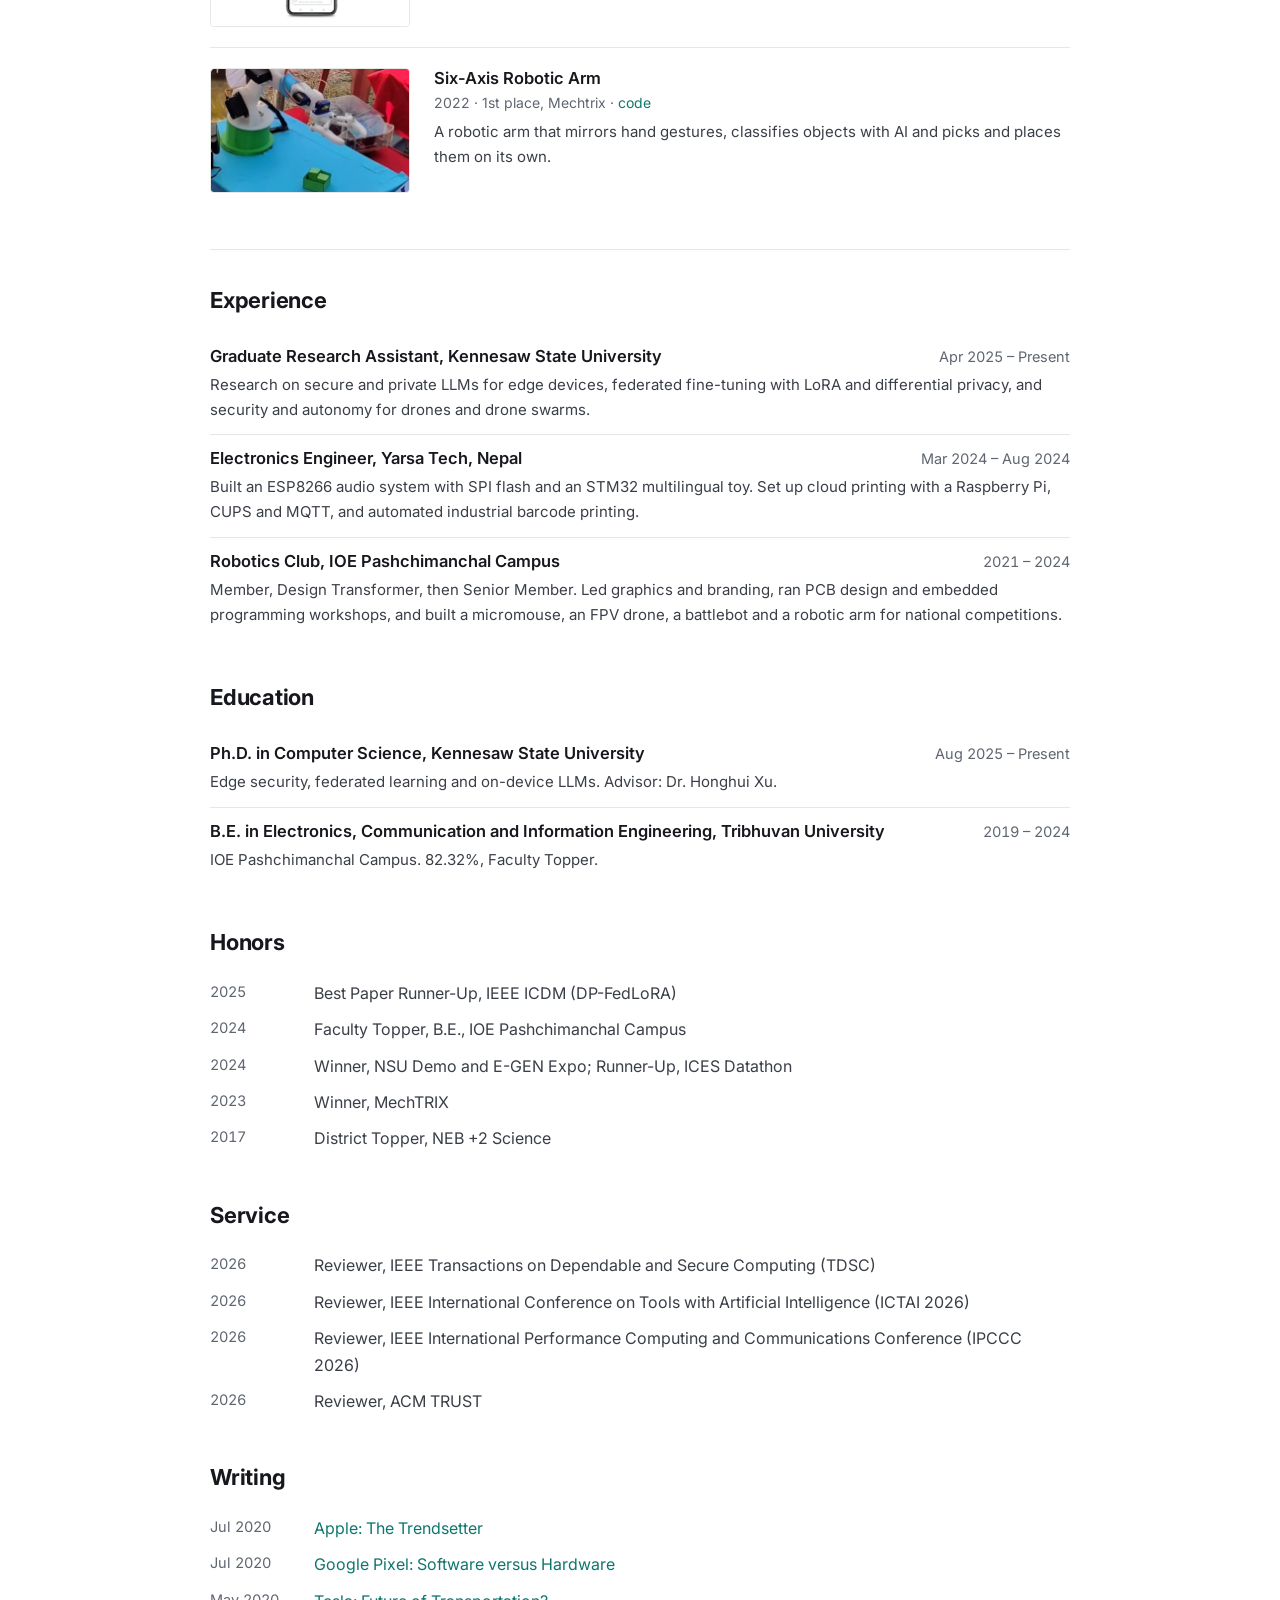
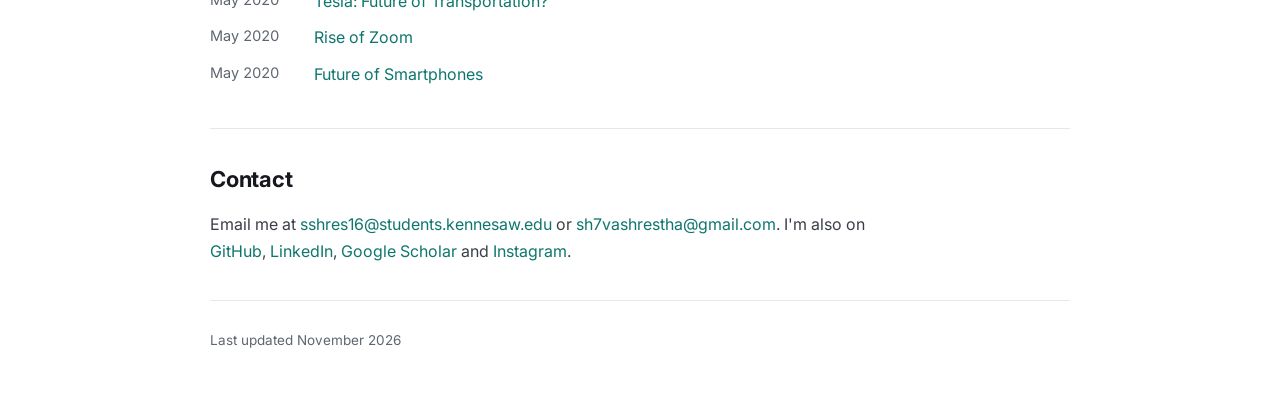
==== commit ee8106d4: "Note BDMA survey acceptance (Apr 2026) Co-Authored-By: Devin AI <158243242+devin-ai-integration[bot]" ====
--- a/index.html
+++ b/index.html
@@ -63,9 +63,10 @@
   <section class="sec" id="news">
     <h2>News</h2>
     <ul class="news">
+      <li><span class="date">Aug 2026</span><span>Posted <a href="https://arxiv.org/abs/2608.21172" target="_blank" rel="noopener">Thermo-FL</a> and <a href="https://arxiv.org/abs/2608.21133" target="_blank" rel="noopener">Masking Is Not Enough</a> on arXiv.</span></li>
+      <li><span class="date">Apr 2026</span><span>Our survey on privacy and security in mobile LLMs was accepted in Big Data Mining and Analytics.</span></li>
       <li><span class="date">2026</span><span>MedSpeak was accepted at ICASSP 2026.</span></li>
       <li><span class="date">2026</span><span>Built KESTREL, an offline AI search-and-rescue drone, at the AGI Hackathon.</span></li>
-      <li><span class="date">Aug 2026</span><span>Posted <a href="https://arxiv.org/abs/2608.21172" target="_blank" rel="noopener">Thermo-FL</a> and <a href="https://arxiv.org/abs/2608.21133" target="_blank" rel="noopener">Masking Is Not Enough</a> on arXiv.</span></li>
       <li><span class="date">2025</span><span>DP-FedLoRA received the <a href="https://icdm.zhonghuapu.com/Awards/Awards.shtml" target="_blank" rel="noopener">Best Paper Runner-Up Award</a> at IEEE ICDM 2025.</span></li>
       <li><span class="date">2025</span><span>KDLLM was published in Tsinghua Science and Technology.</span></li>
       <li><span class="date">Aug 2025</span><span>Started my PhD in Computer Science at Kennesaw State University.</span></li>
@@ -98,7 +99,7 @@
         <p class="pub-links"><a href="https://www.sciopen.com/article/10.26599/TST.2025.9010130" target="_blank" rel="noopener">paper</a><a href="https://github.com/sh7vashrestha/KDLLM" target="_blank" rel="noopener">code</a></p>
       </li>
       <li class="pub">
-        <p class="pub-venue-tag">BDMA, in press</p>
+        <p class="pub-venue-tag">BDMA 2026, accepted</p>
         <h3>A Survey: Towards Privacy and Security in Mobile Large Language Models</h3>
         <p class="authors">Honghui Xu, K. Li, <strong>Shiva Shrestha</strong>, D. Zheng, Wei Chen, Zhiyuan Li, Zhipeng Cai</p>
         <p class="venue">Big Data Mining and Analytics</p>
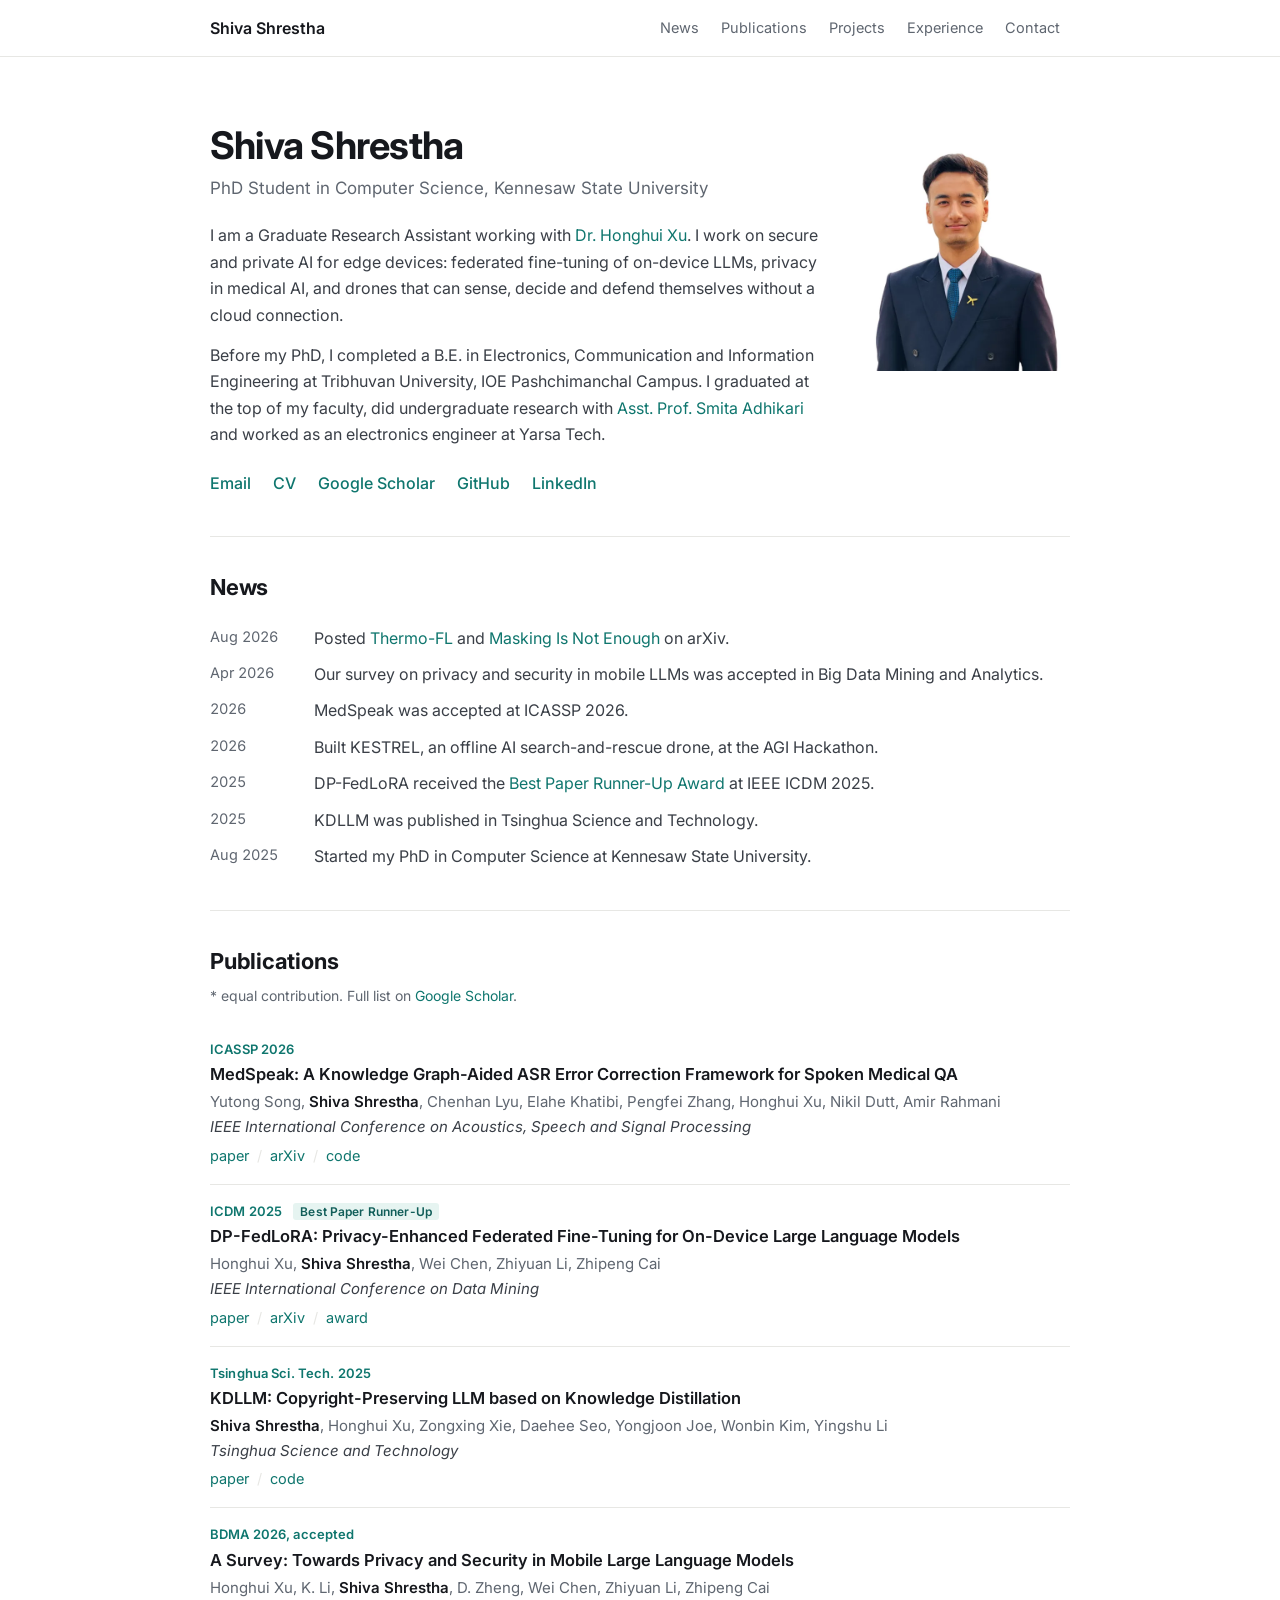
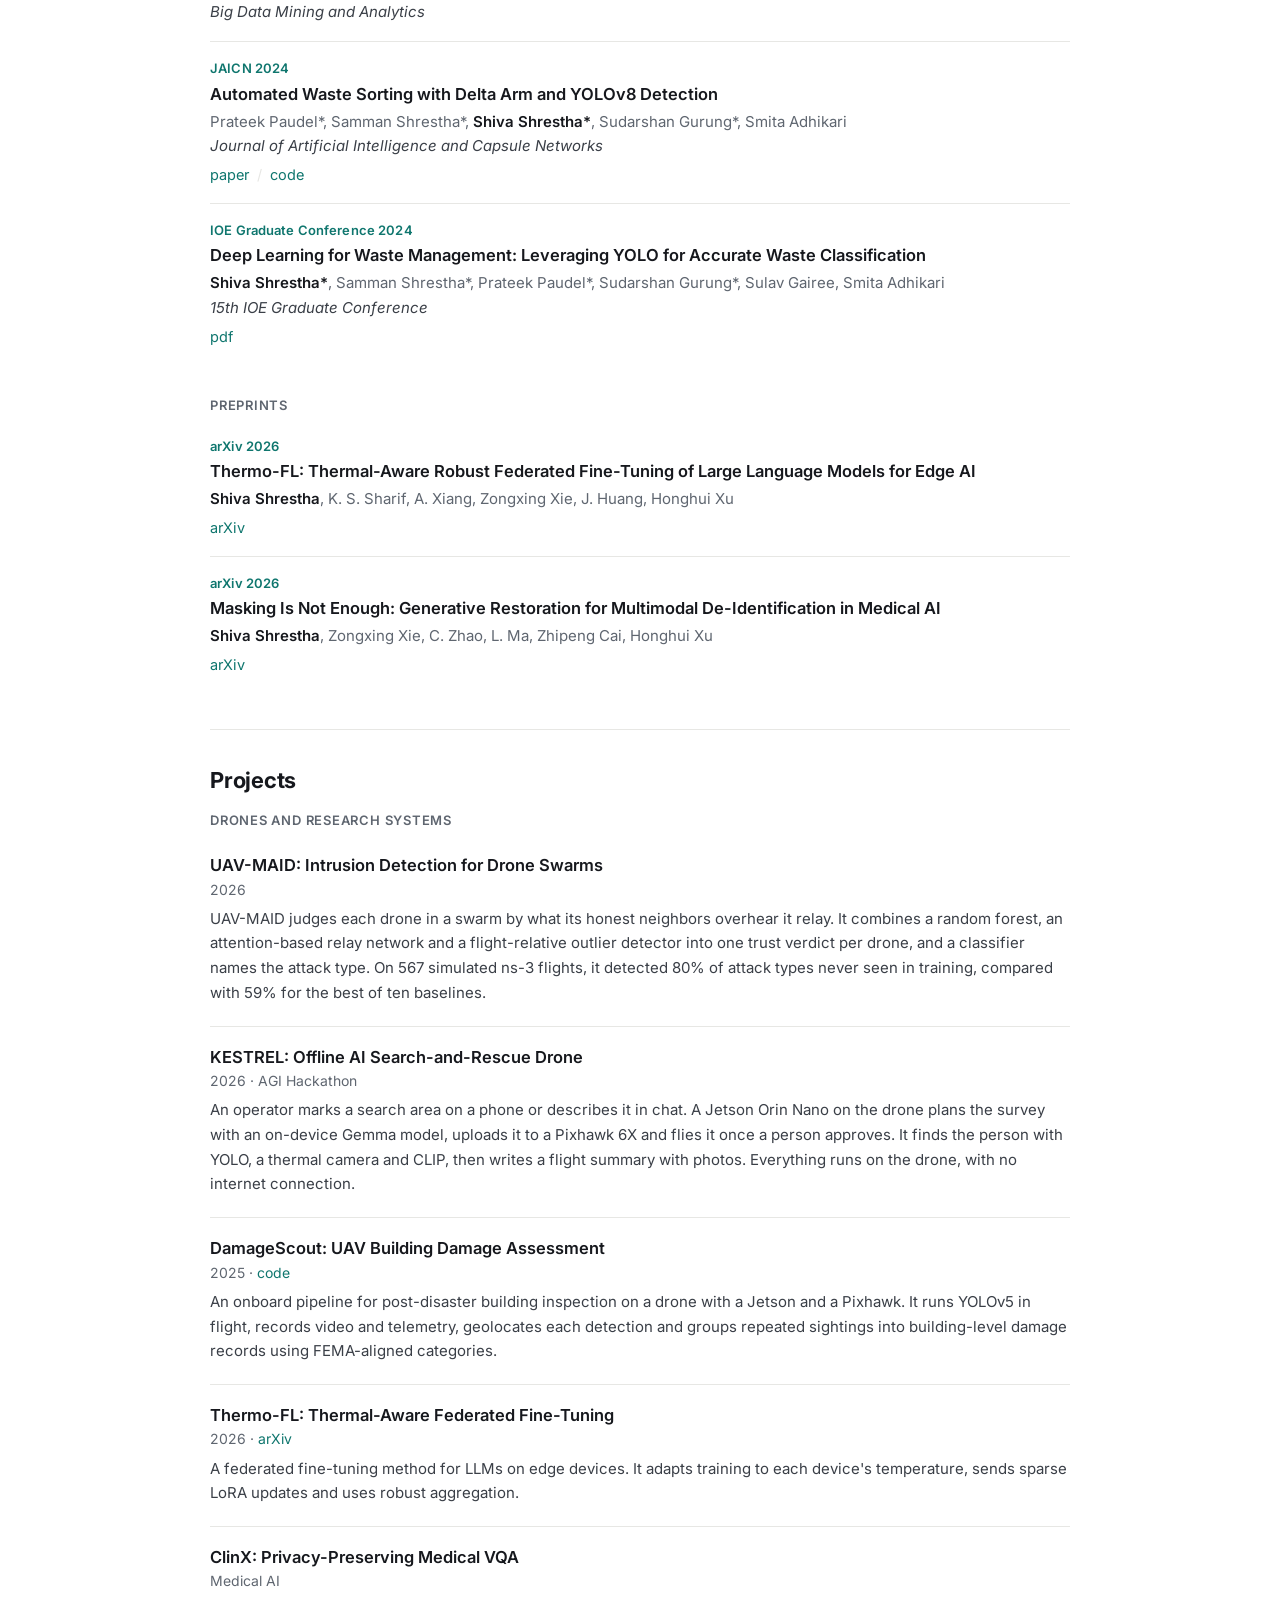
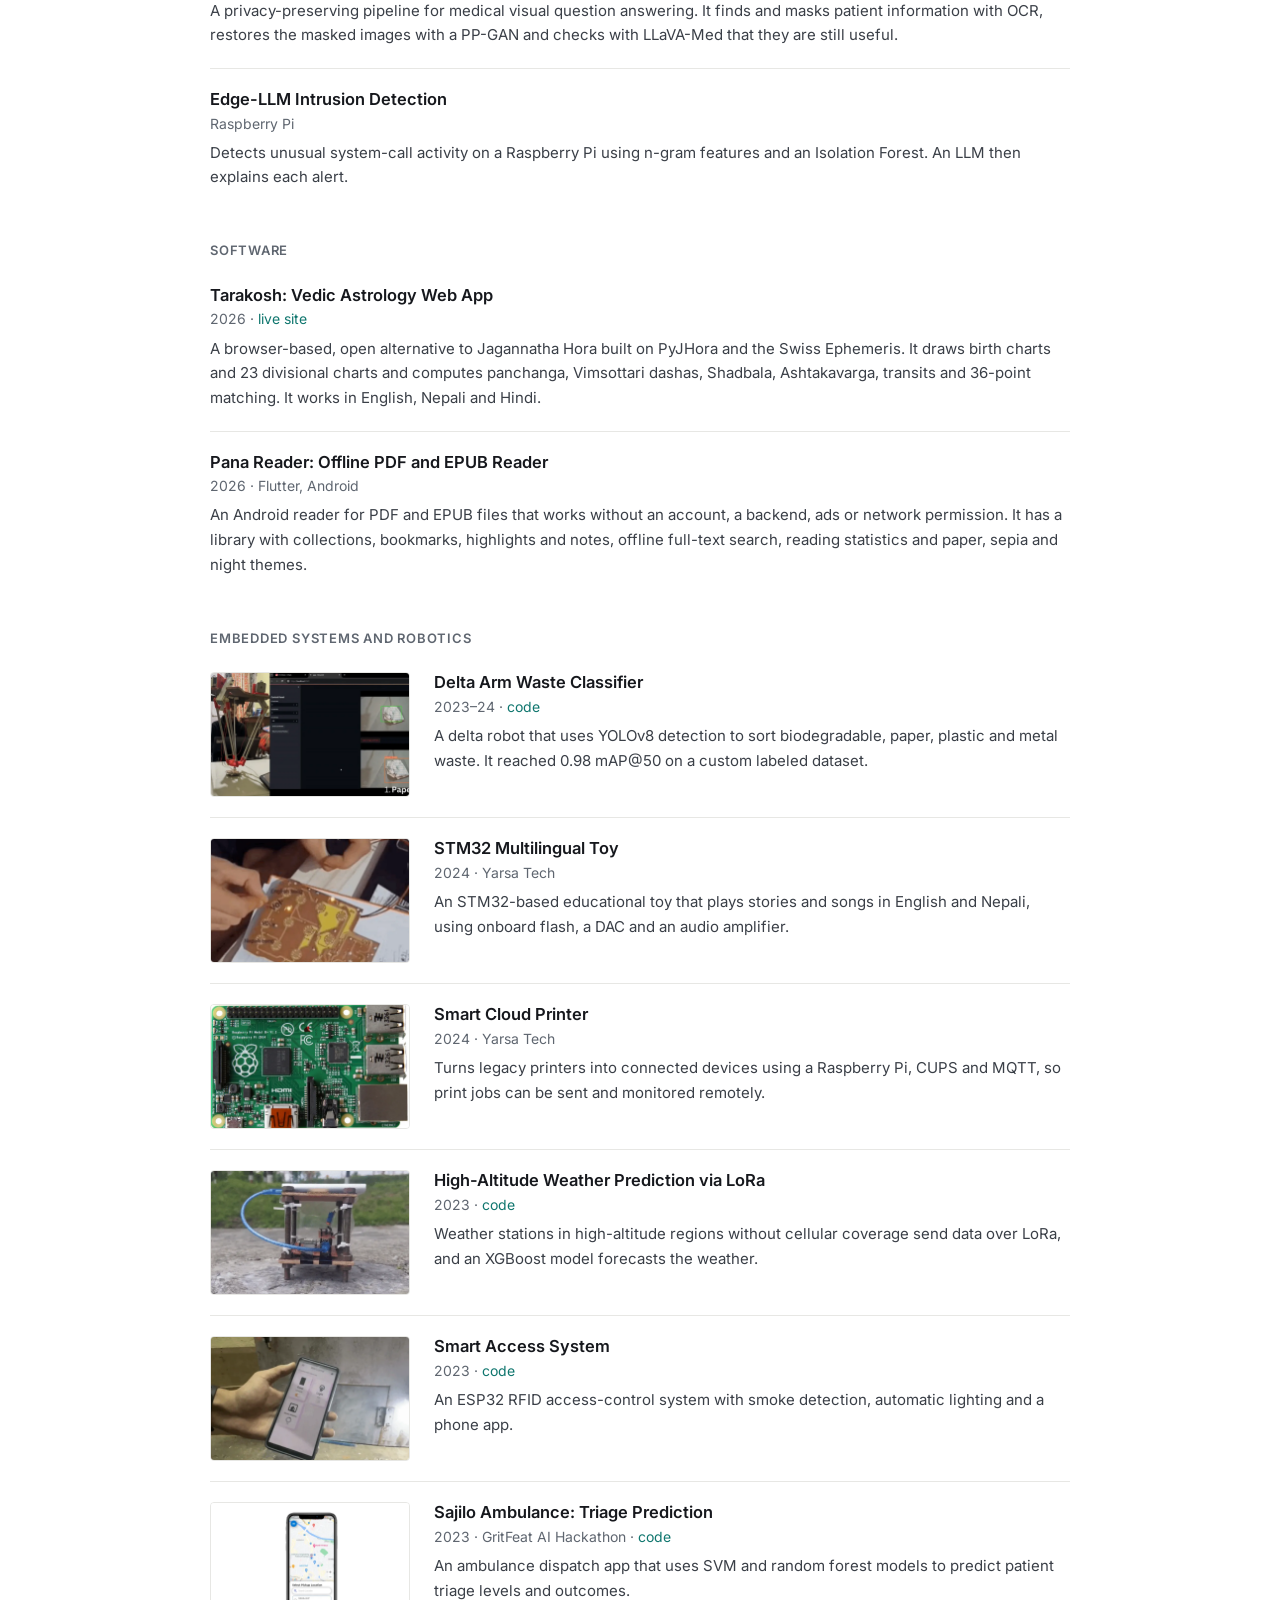
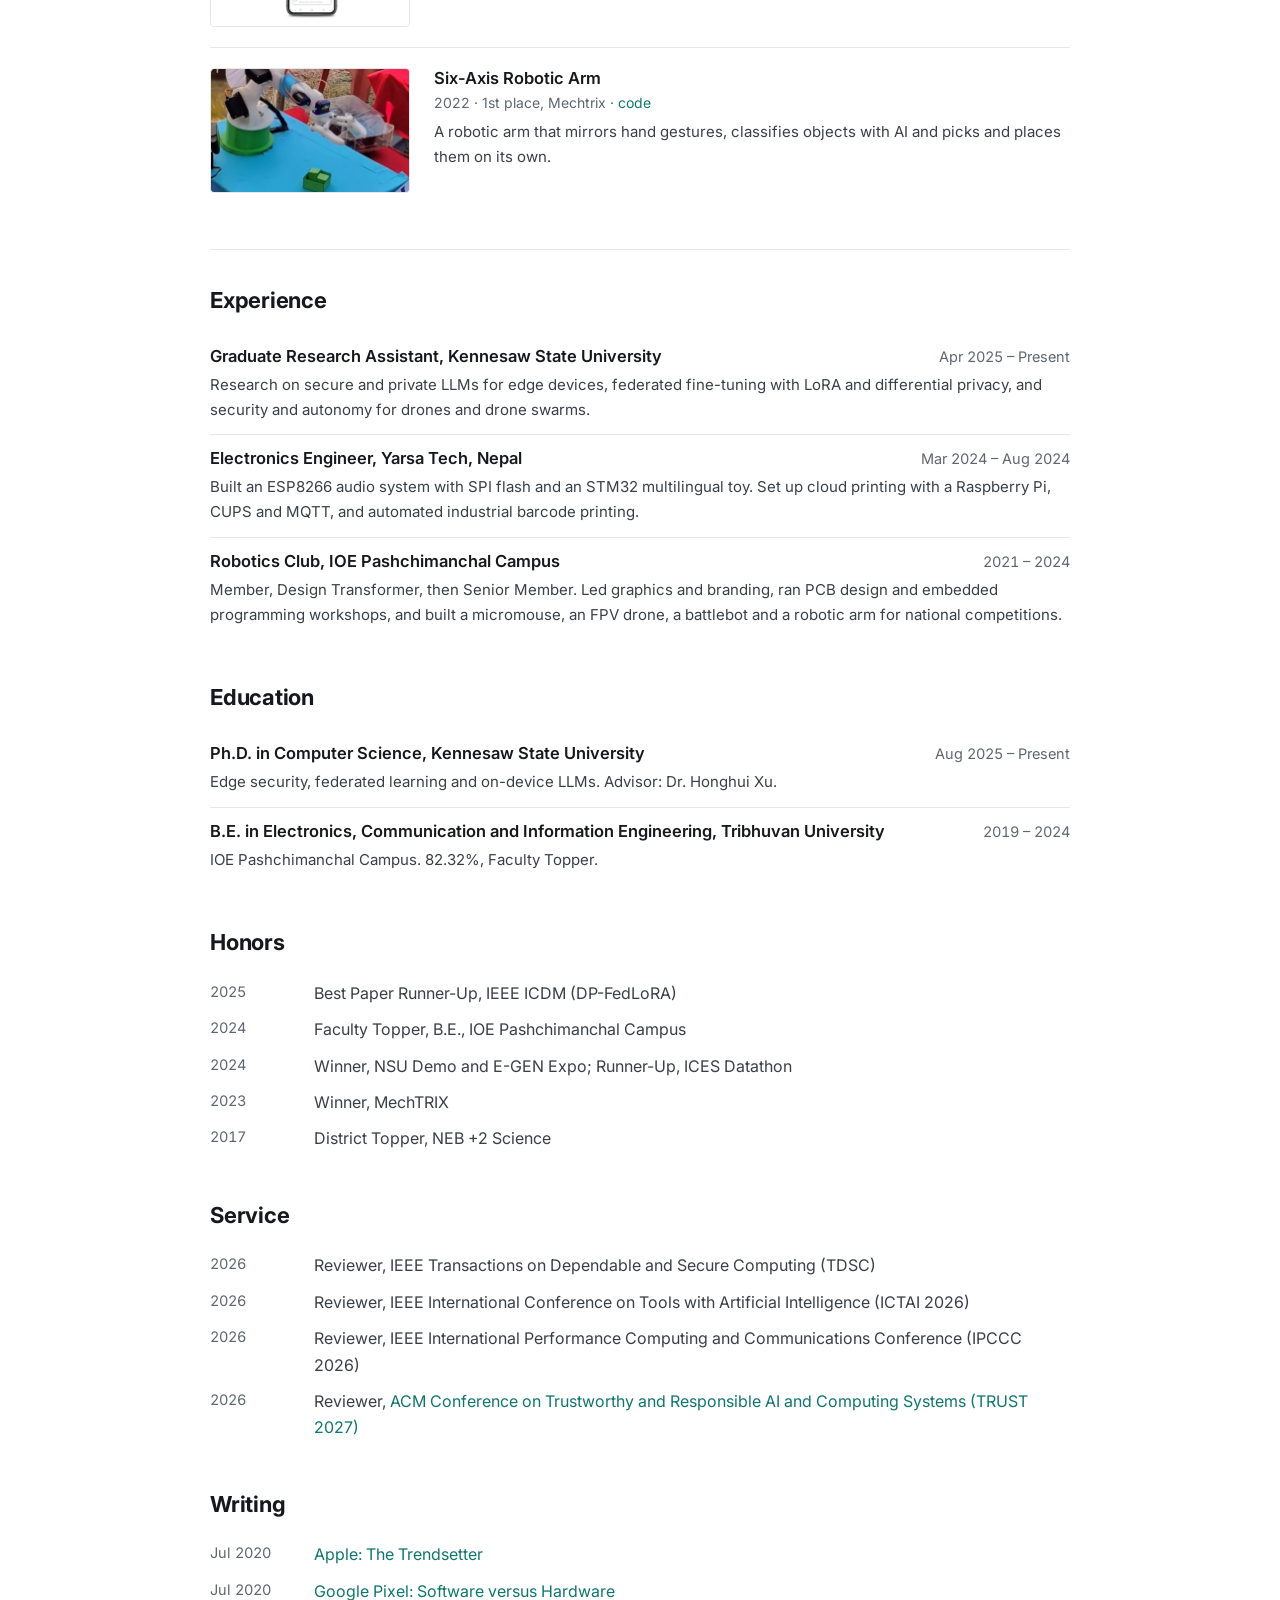
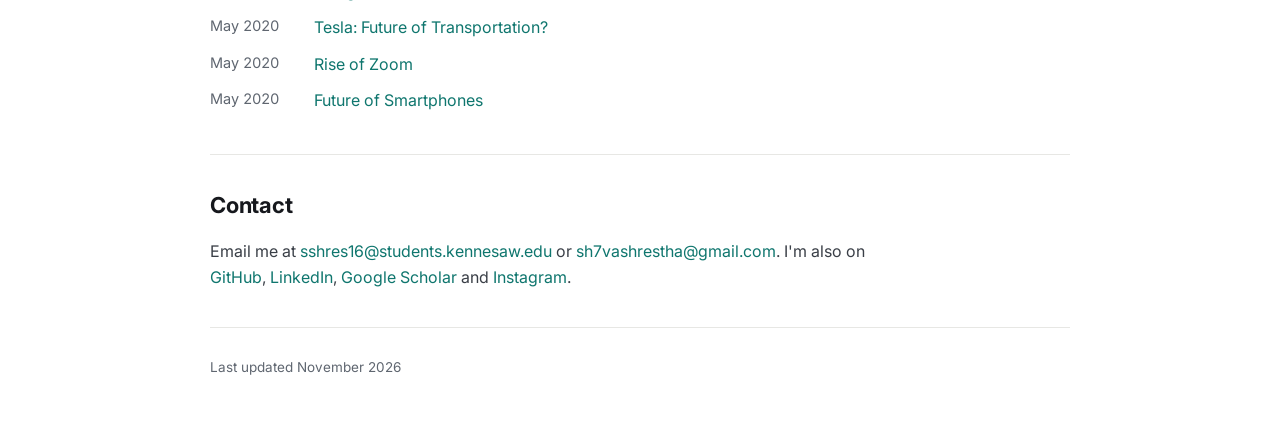
==== commit de2d3dfd: "Name ACM TRUST 2027 in reviewer service Co-Authored-By: Devin AI <158243242+devin-ai-integration[bot" ====
--- a/index.html
+++ b/index.html
@@ -307,7 +307,7 @@
       <li><span class="date">2026</span><span>Reviewer, IEEE Transactions on Dependable and Secure Computing (TDSC)</span></li>
       <li><span class="date">2026</span><span>Reviewer, IEEE International Conference on Tools with Artificial Intelligence (ICTAI 2026)</span></li>
       <li><span class="date">2026</span><span>Reviewer, IEEE International Performance Computing and Communications Conference (IPCCC 2026)</span></li>
-      <li><span class="date">2026</span><span>Reviewer, ACM TRUST</span></li>
+      <li><span class="date">2026</span><span>Reviewer, <a href="https://eigtrust.acm.org/trust2027/" target="_blank" rel="noopener">ACM Conference on Trustworthy and Responsible AI and Computing Systems (TRUST 2027)</a></span></li>
     </ul>
 
     <h2 class="h2-follow">Writing</h2>
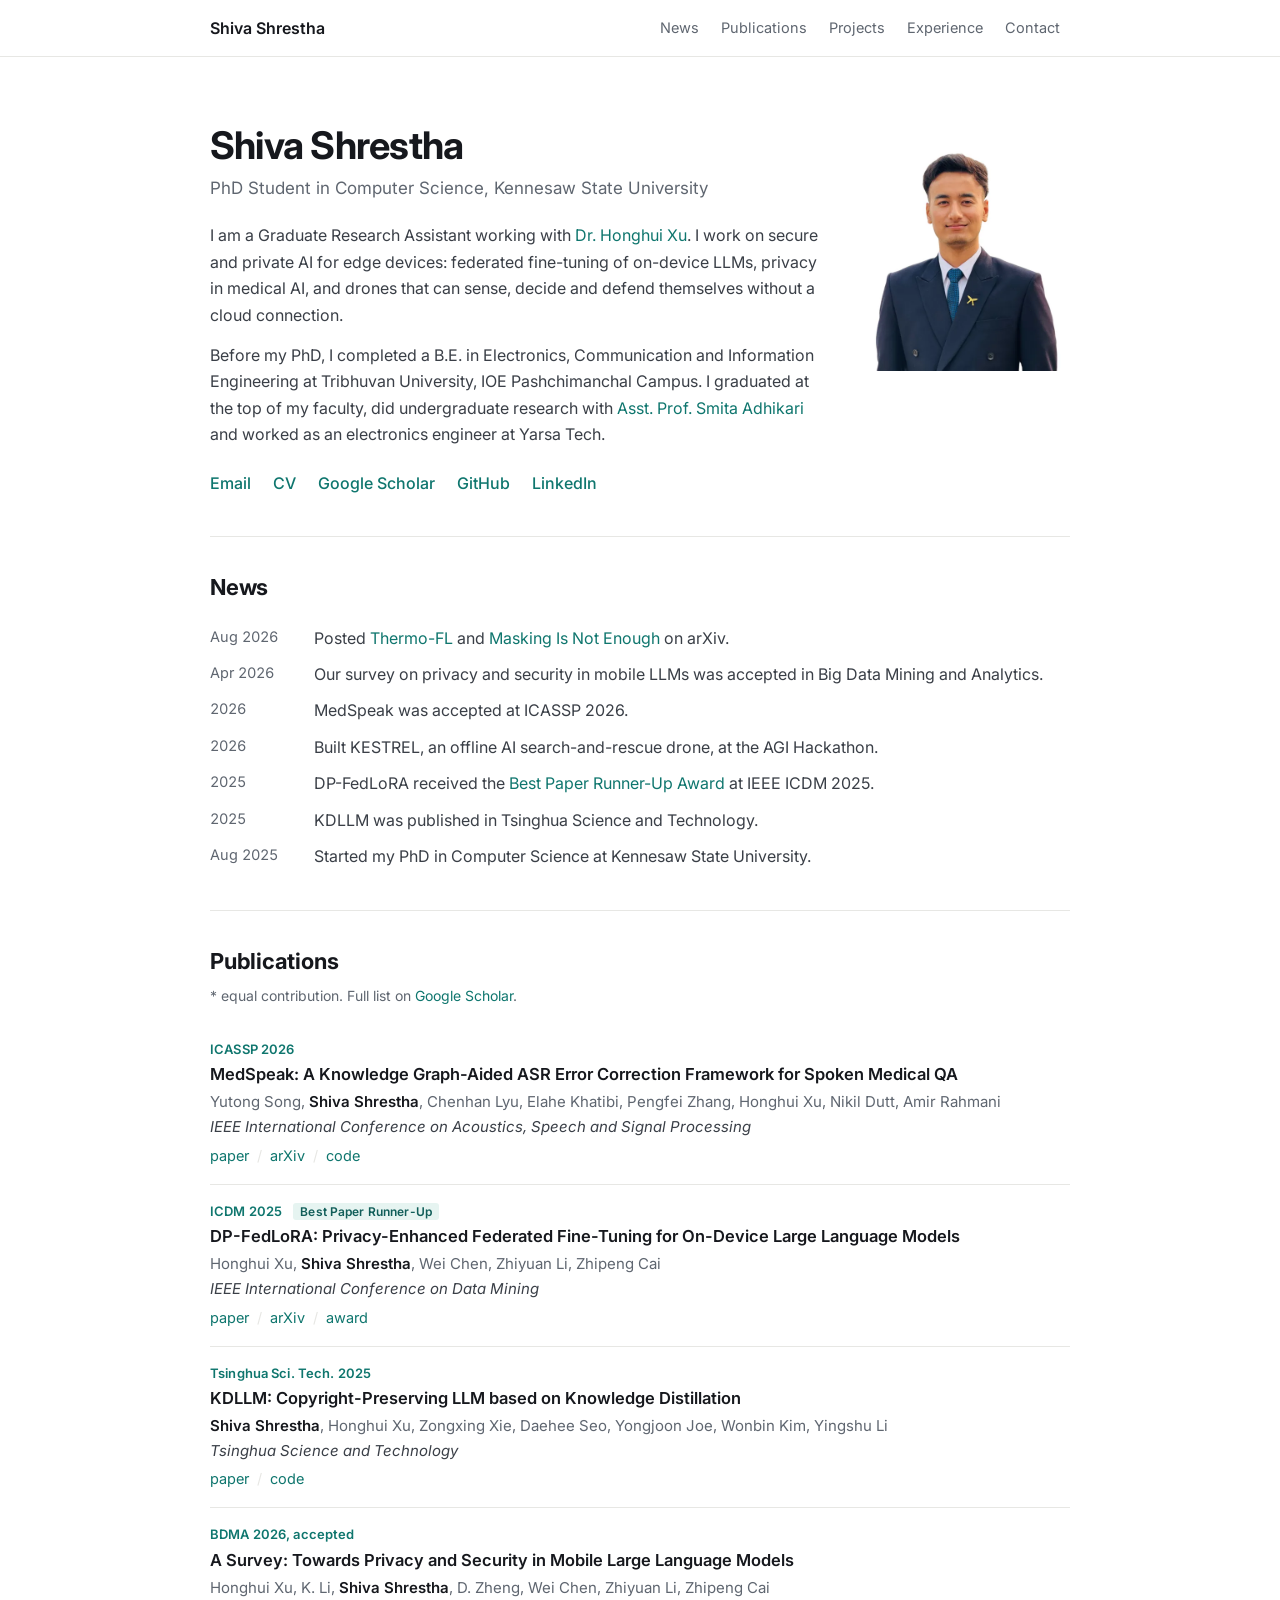
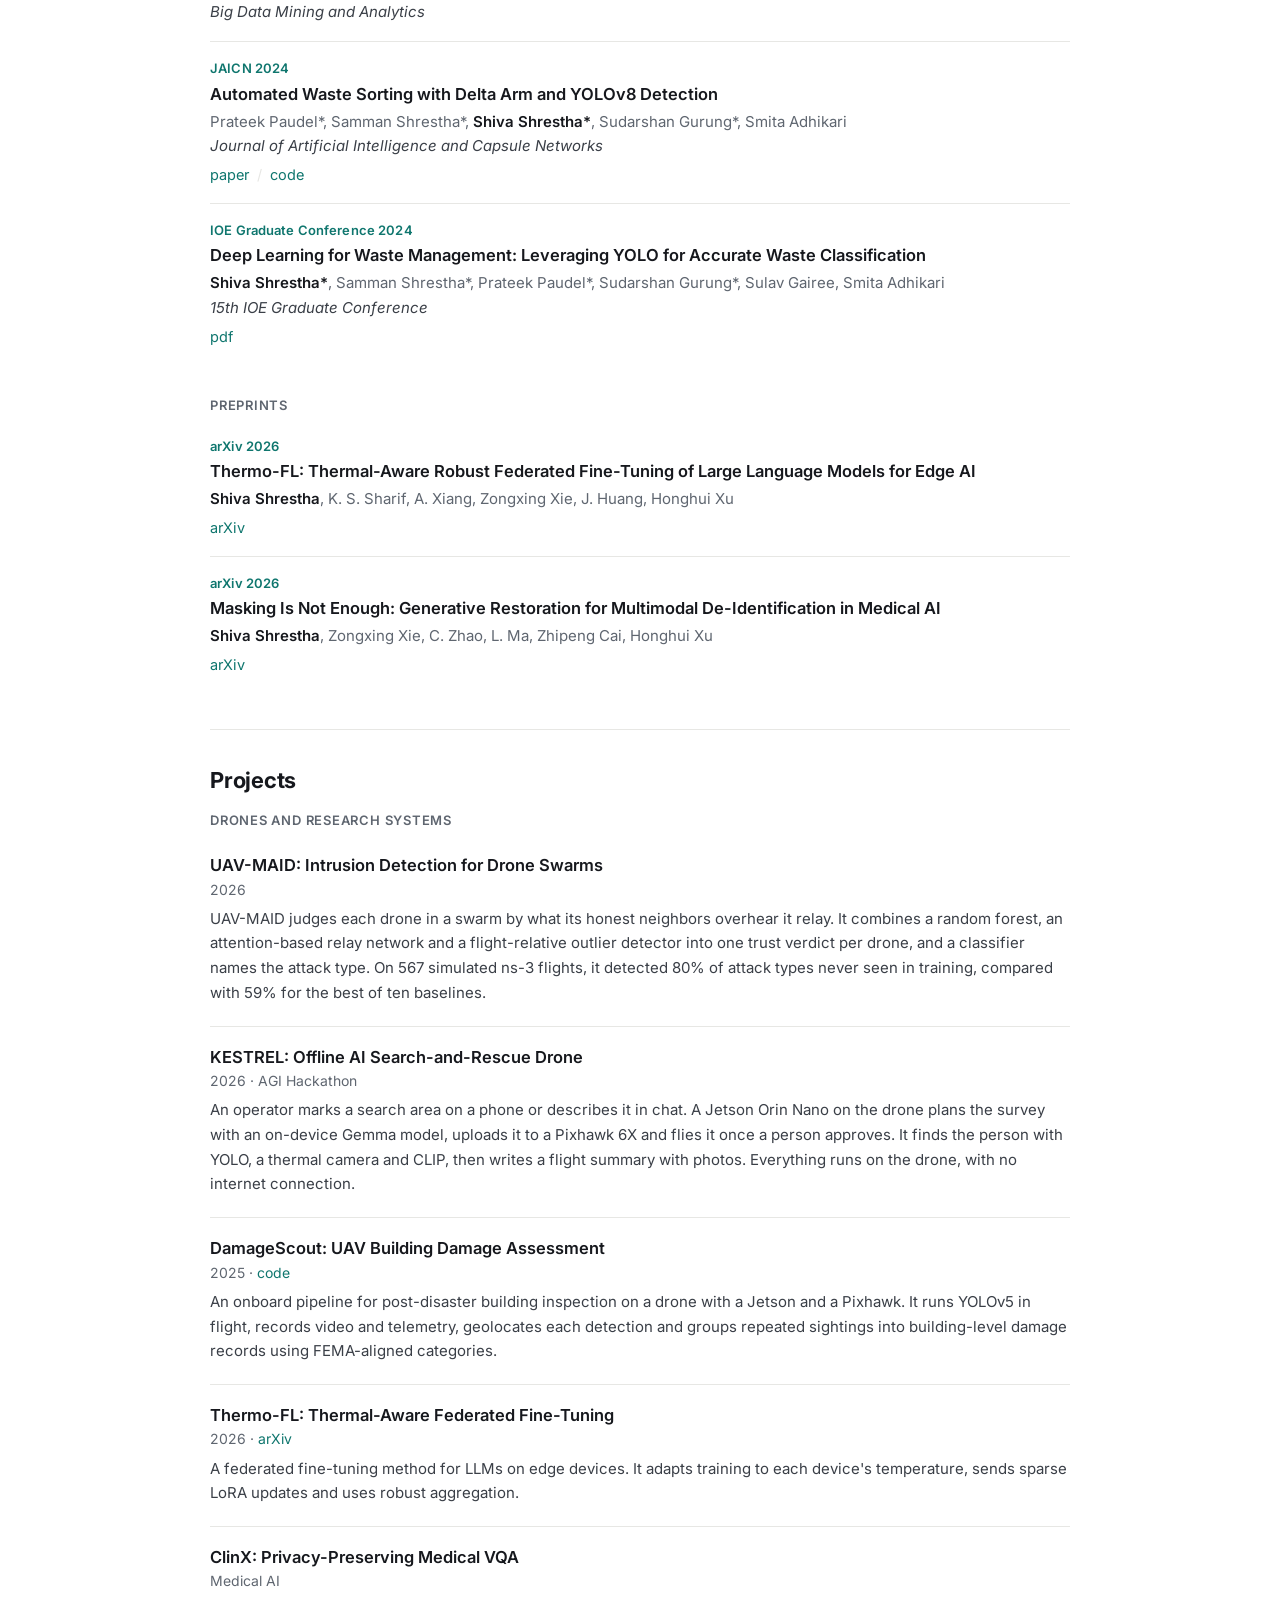
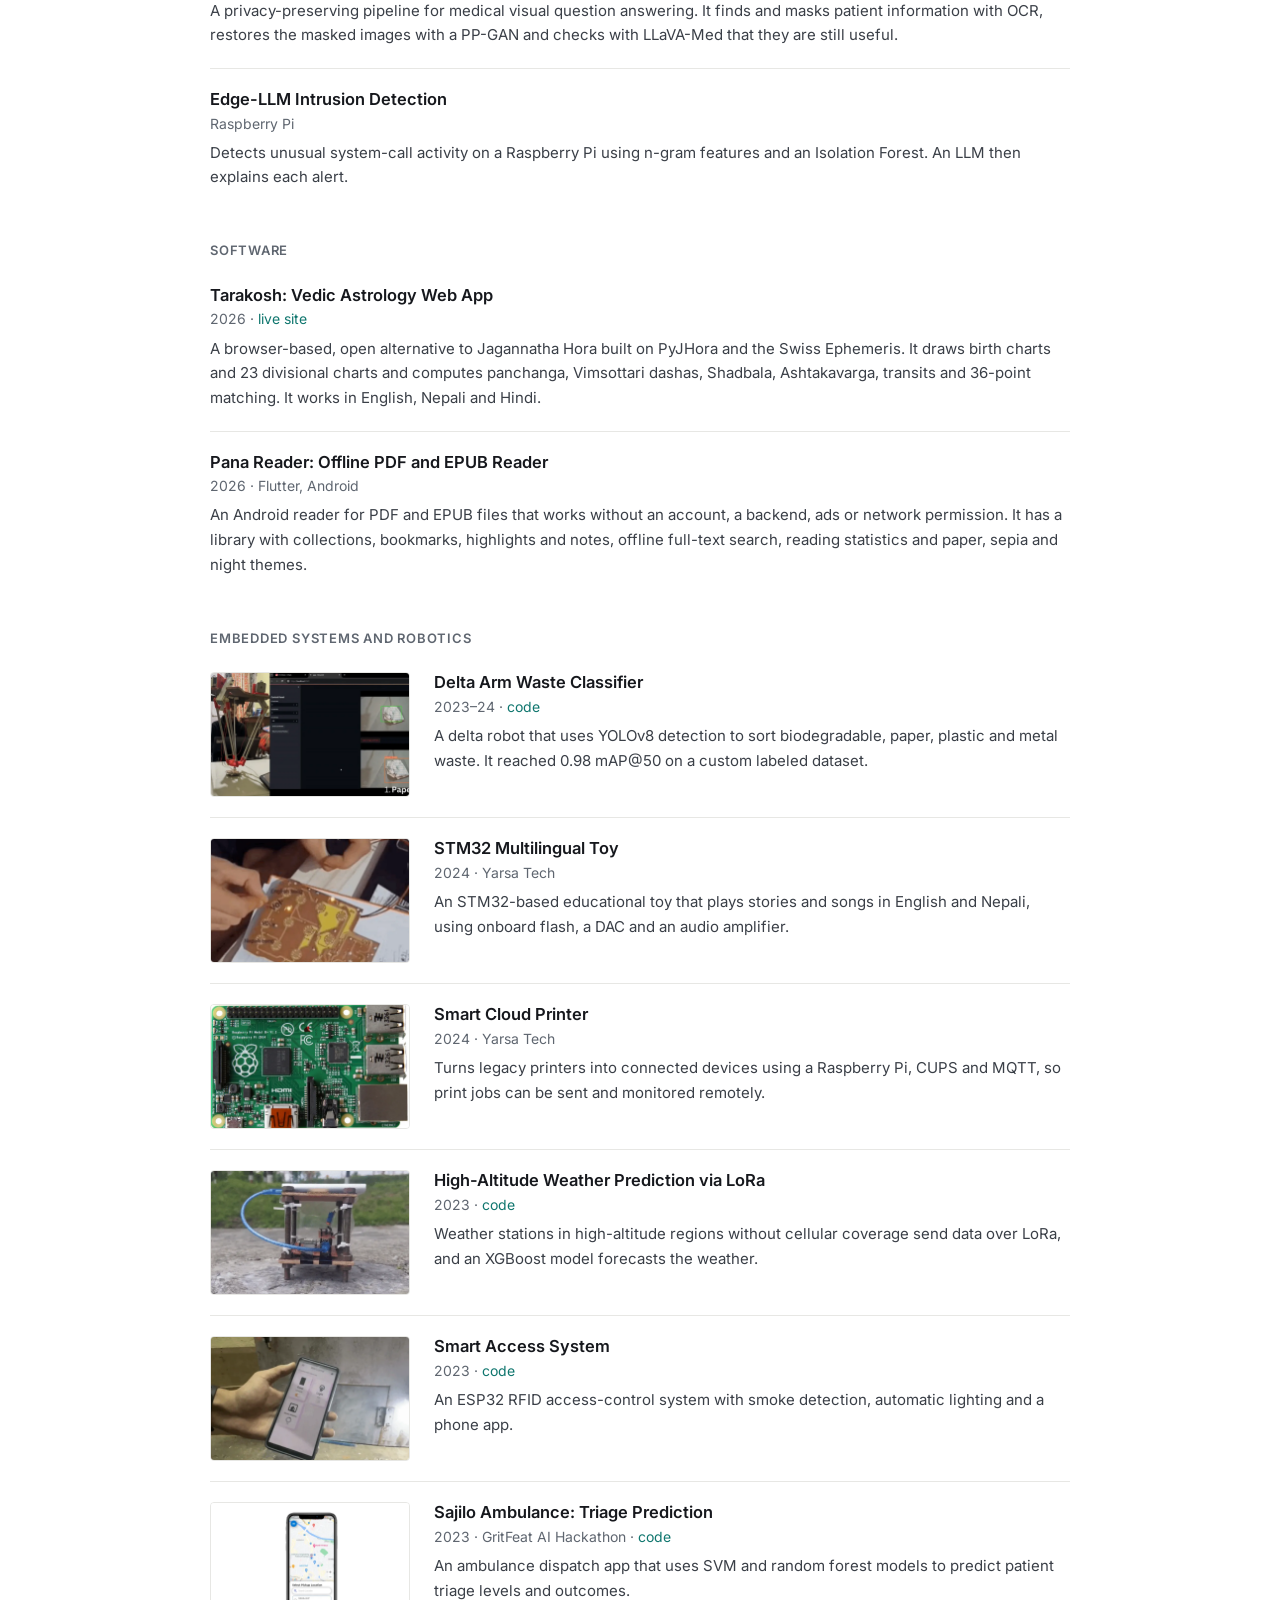
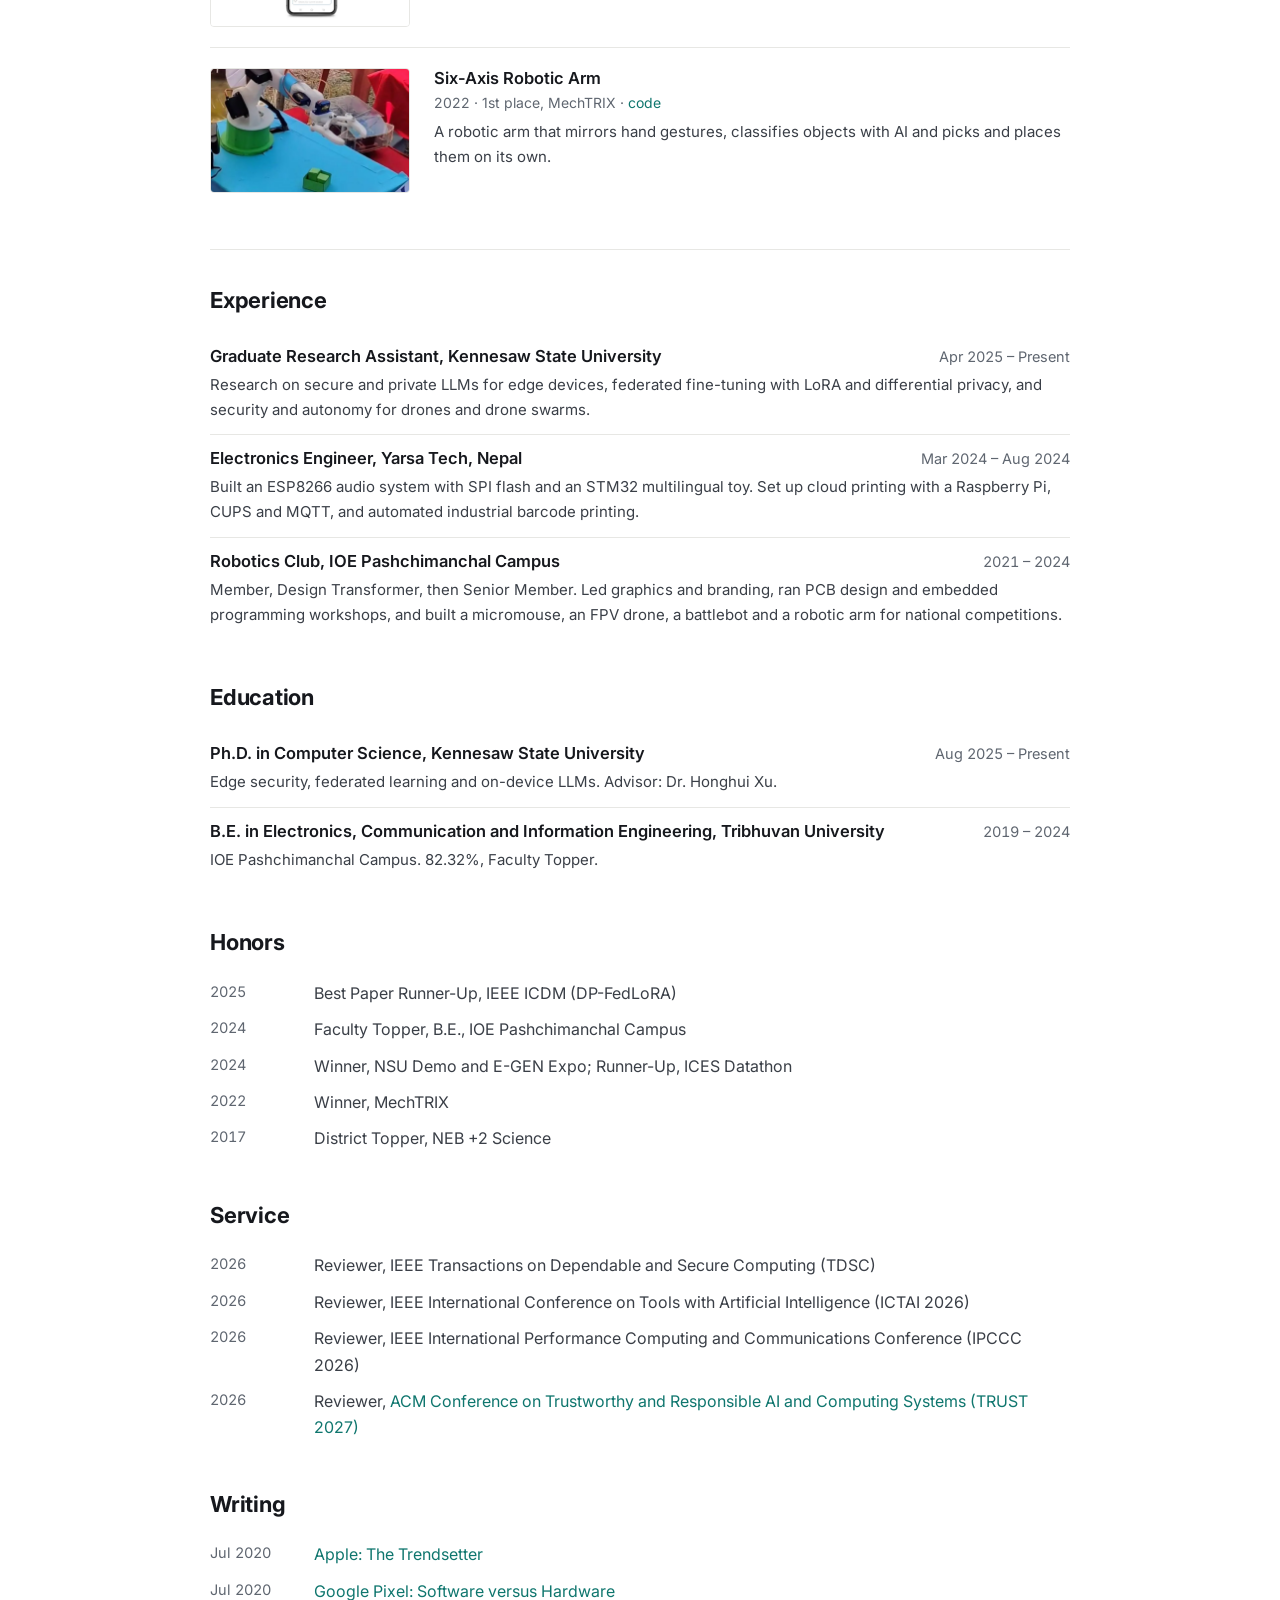
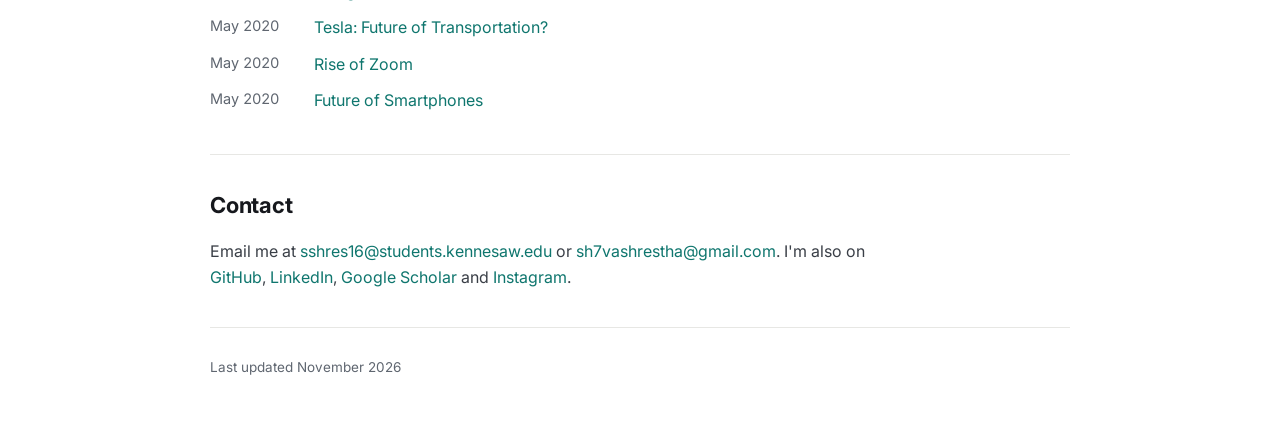
==== commit e1a3701c: "Align MechTRIX, Yarsa and RA dates across site and CV Co-Authored-By: Devin AI <158243242+devin-ai-i" ====
--- a/index.html
+++ b/index.html
@@ -257,7 +257,7 @@
         <div class="thumb"><img src="images/projects/robotic-arm.webp" width="800" height="500" loading="lazy" alt="Six-axis robotic arm picking up a small green block"></div>
         <div>
           <h4>Six-Axis Robotic Arm</h4>
-          <p class="meta">2022 · 1st place, Mechtrix · <a href="https://github.com/WRCRoboticsClub/robotics-arm" target="_blank" rel="noopener">code</a></p>
+          <p class="meta">2022 · 1st place, MechTRIX · <a href="https://github.com/WRCRoboticsClub/robotics-arm" target="_blank" rel="noopener">code</a></p>
           <p>A robotic arm that mirrors hand gestures, classifies objects with AI and picks and places them on its own.</p>
         </div>
       </li>
@@ -298,7 +298,7 @@
       <li><span class="date">2025</span><span>Best Paper Runner-Up, IEEE ICDM (DP-FedLoRA)</span></li>
       <li><span class="date">2024</span><span>Faculty Topper, B.E., IOE Pashchimanchal Campus</span></li>
       <li><span class="date">2024</span><span>Winner, NSU Demo and E-GEN Expo; Runner-Up, ICES Datathon</span></li>
-      <li><span class="date">2023</span><span>Winner, MechTRIX</span></li>
+      <li><span class="date">2022</span><span>Winner, MechTRIX</span></li>
       <li><span class="date">2017</span><span>District Topper, NEB +2 Science</span></li>
     </ul>
 
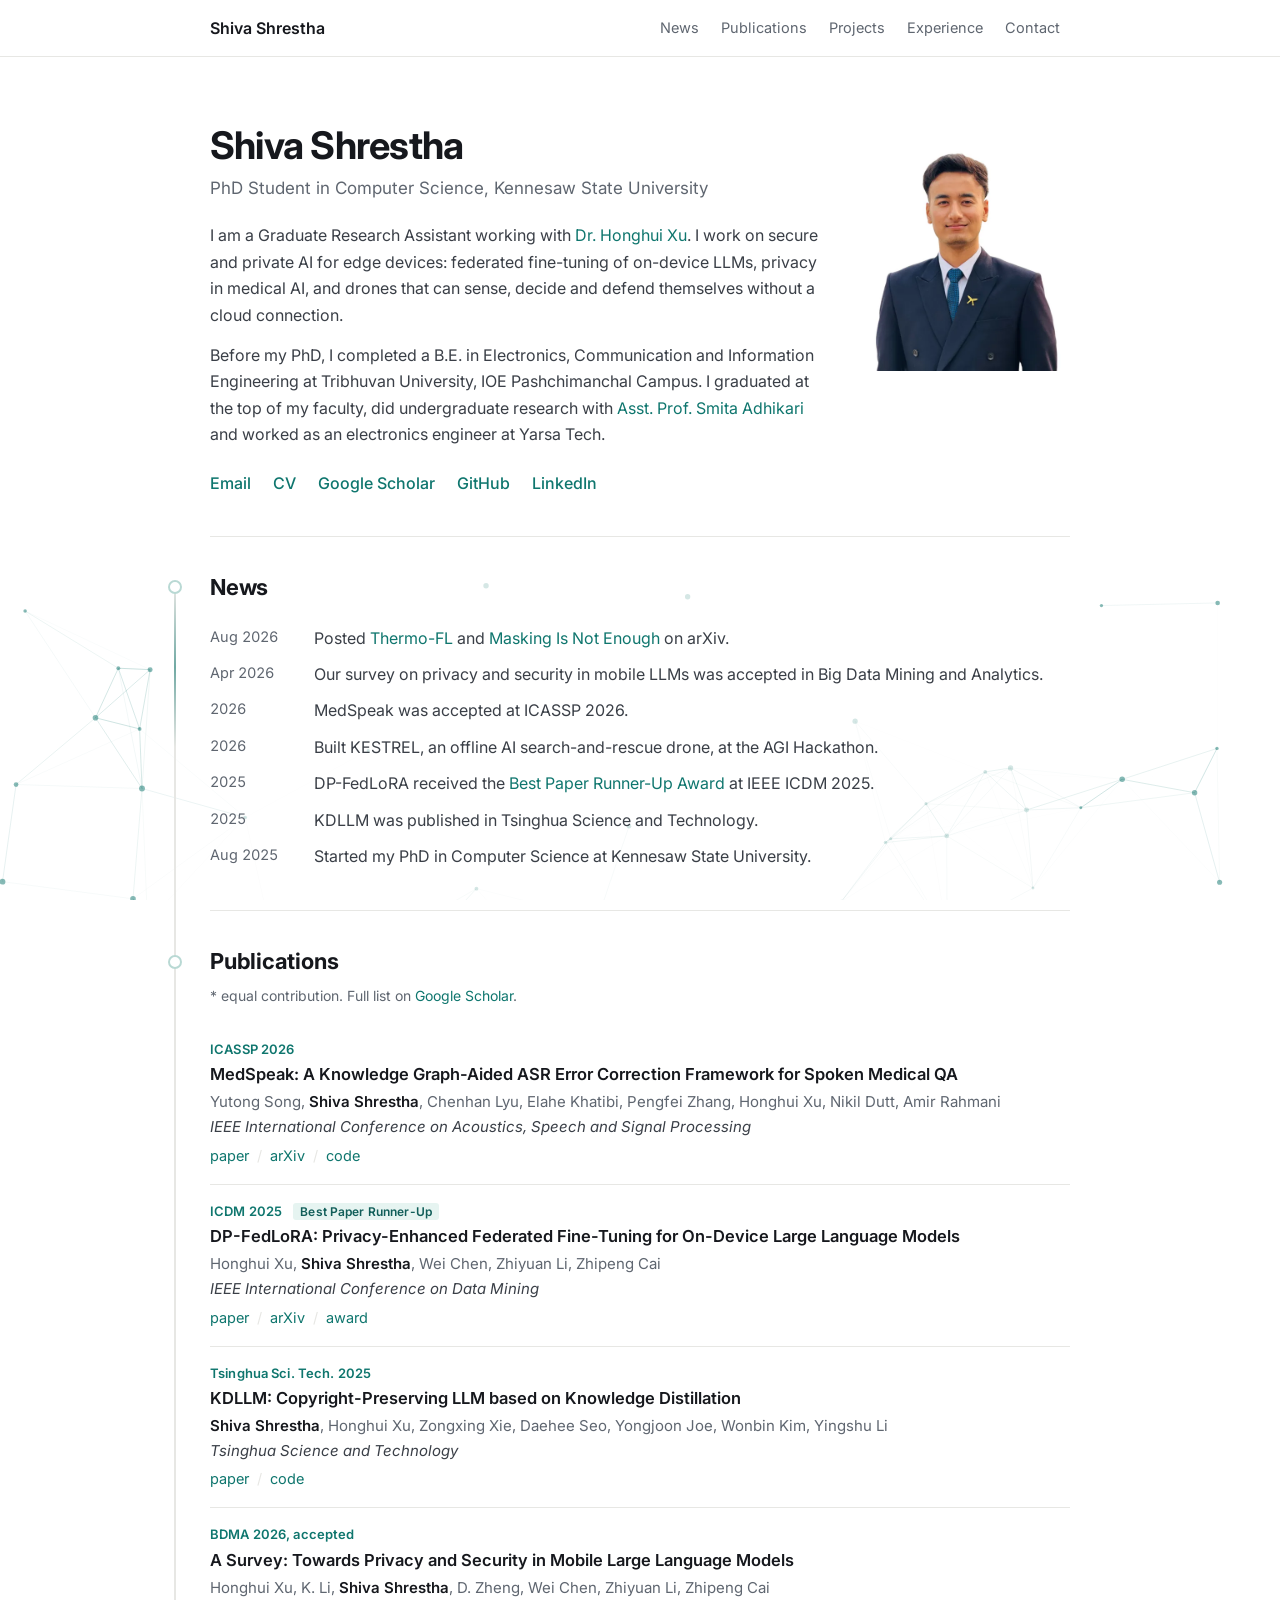
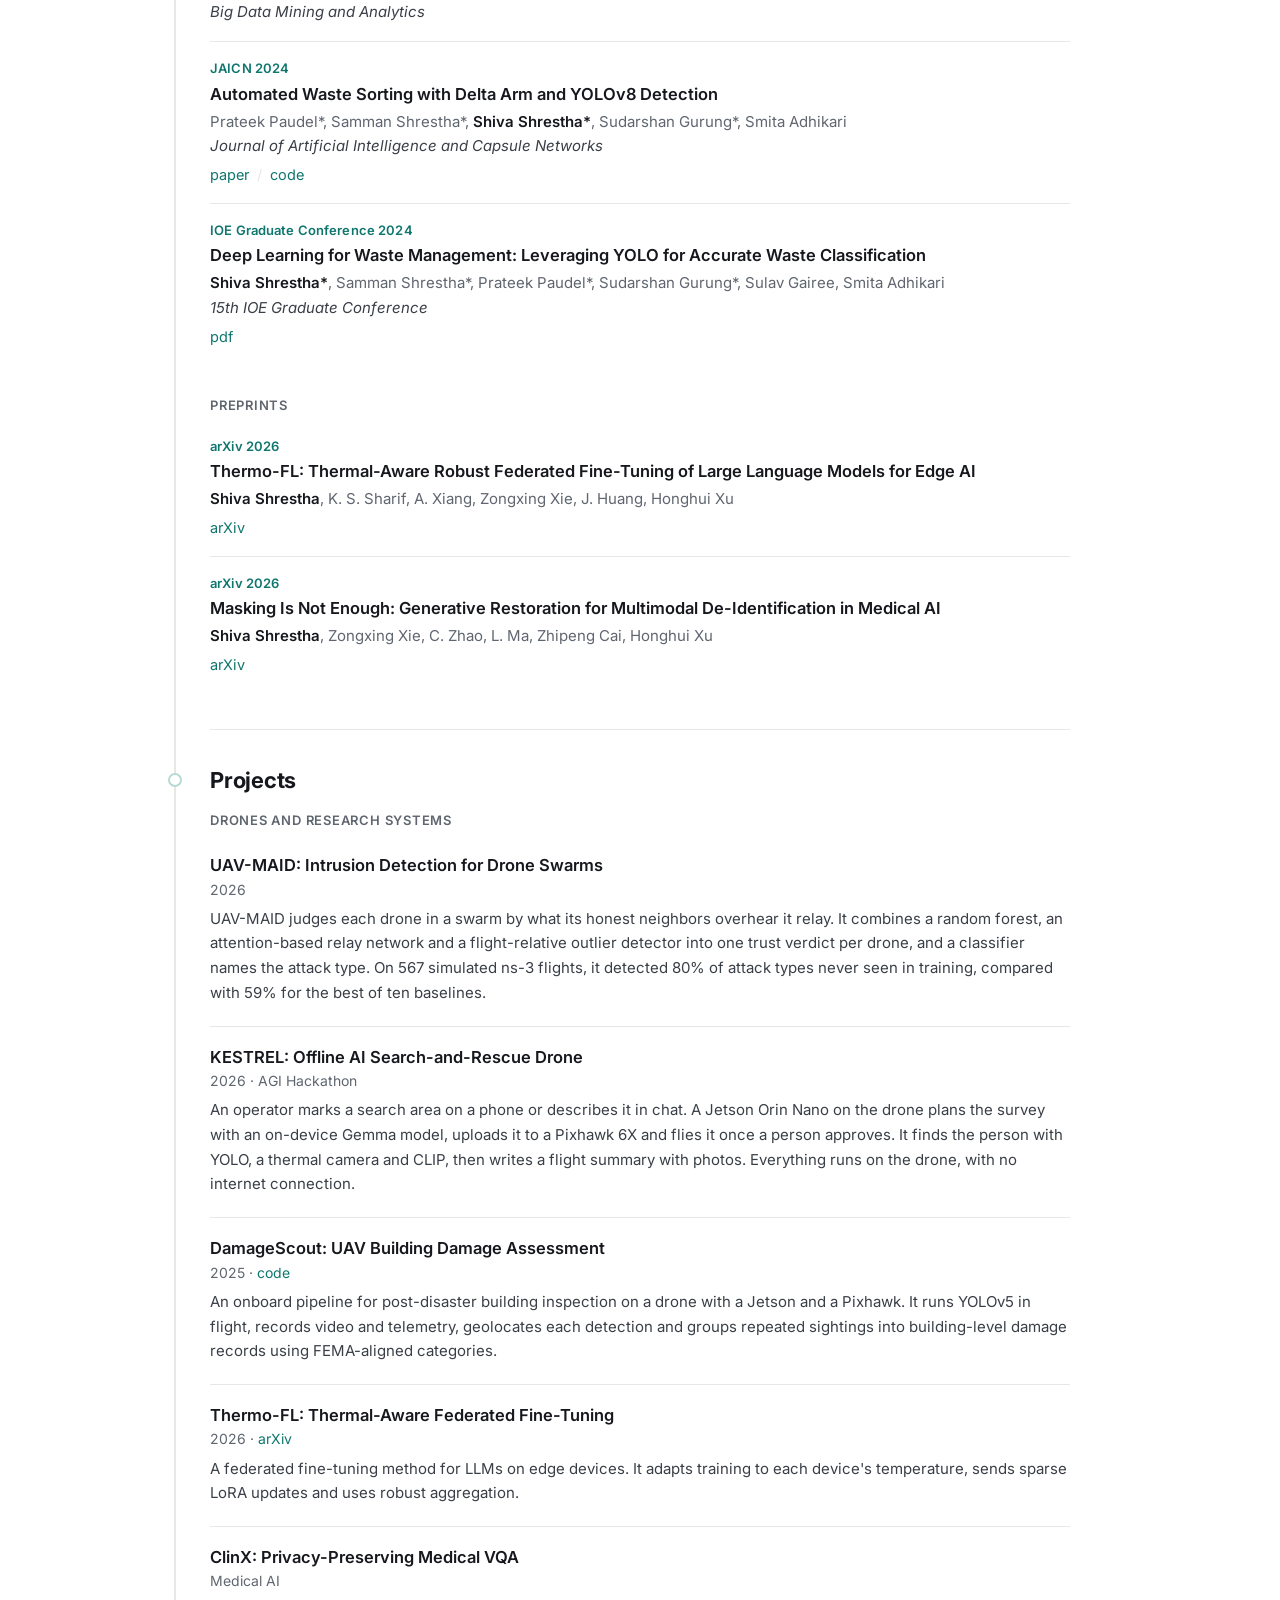
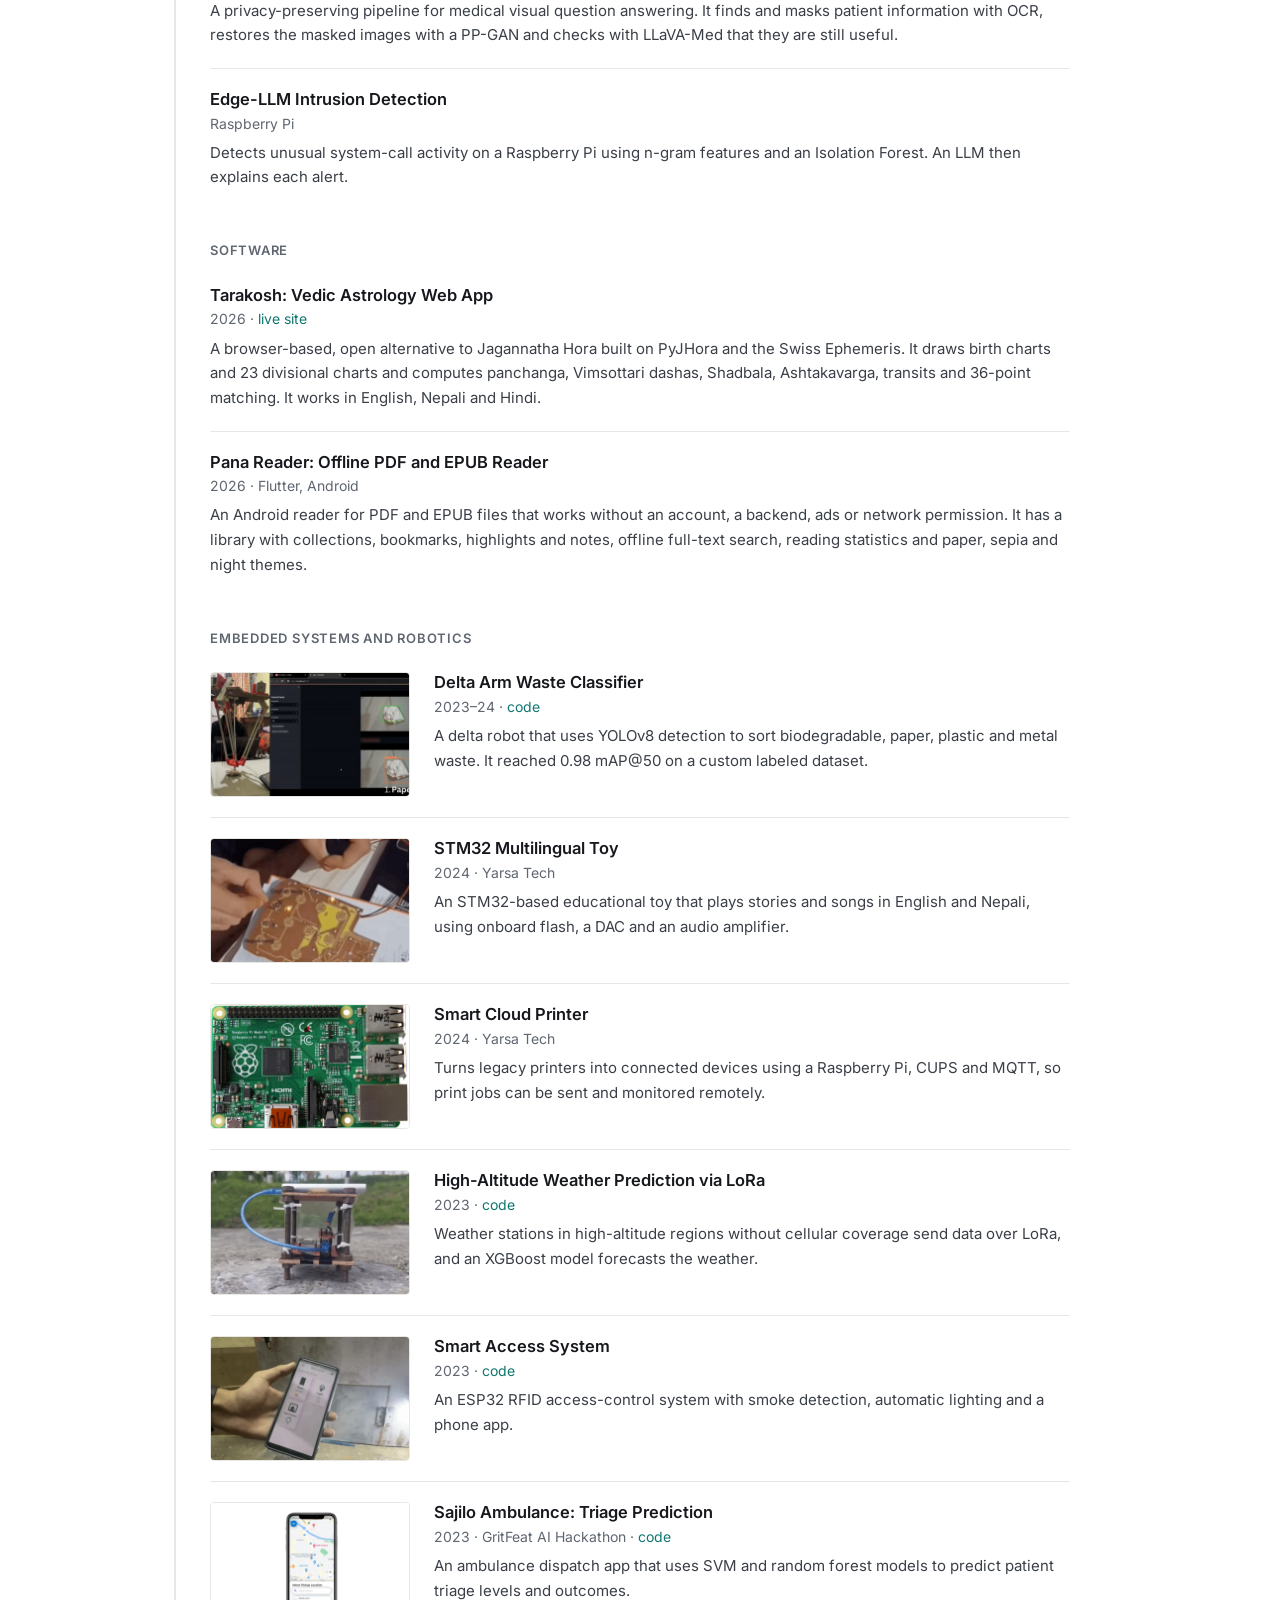
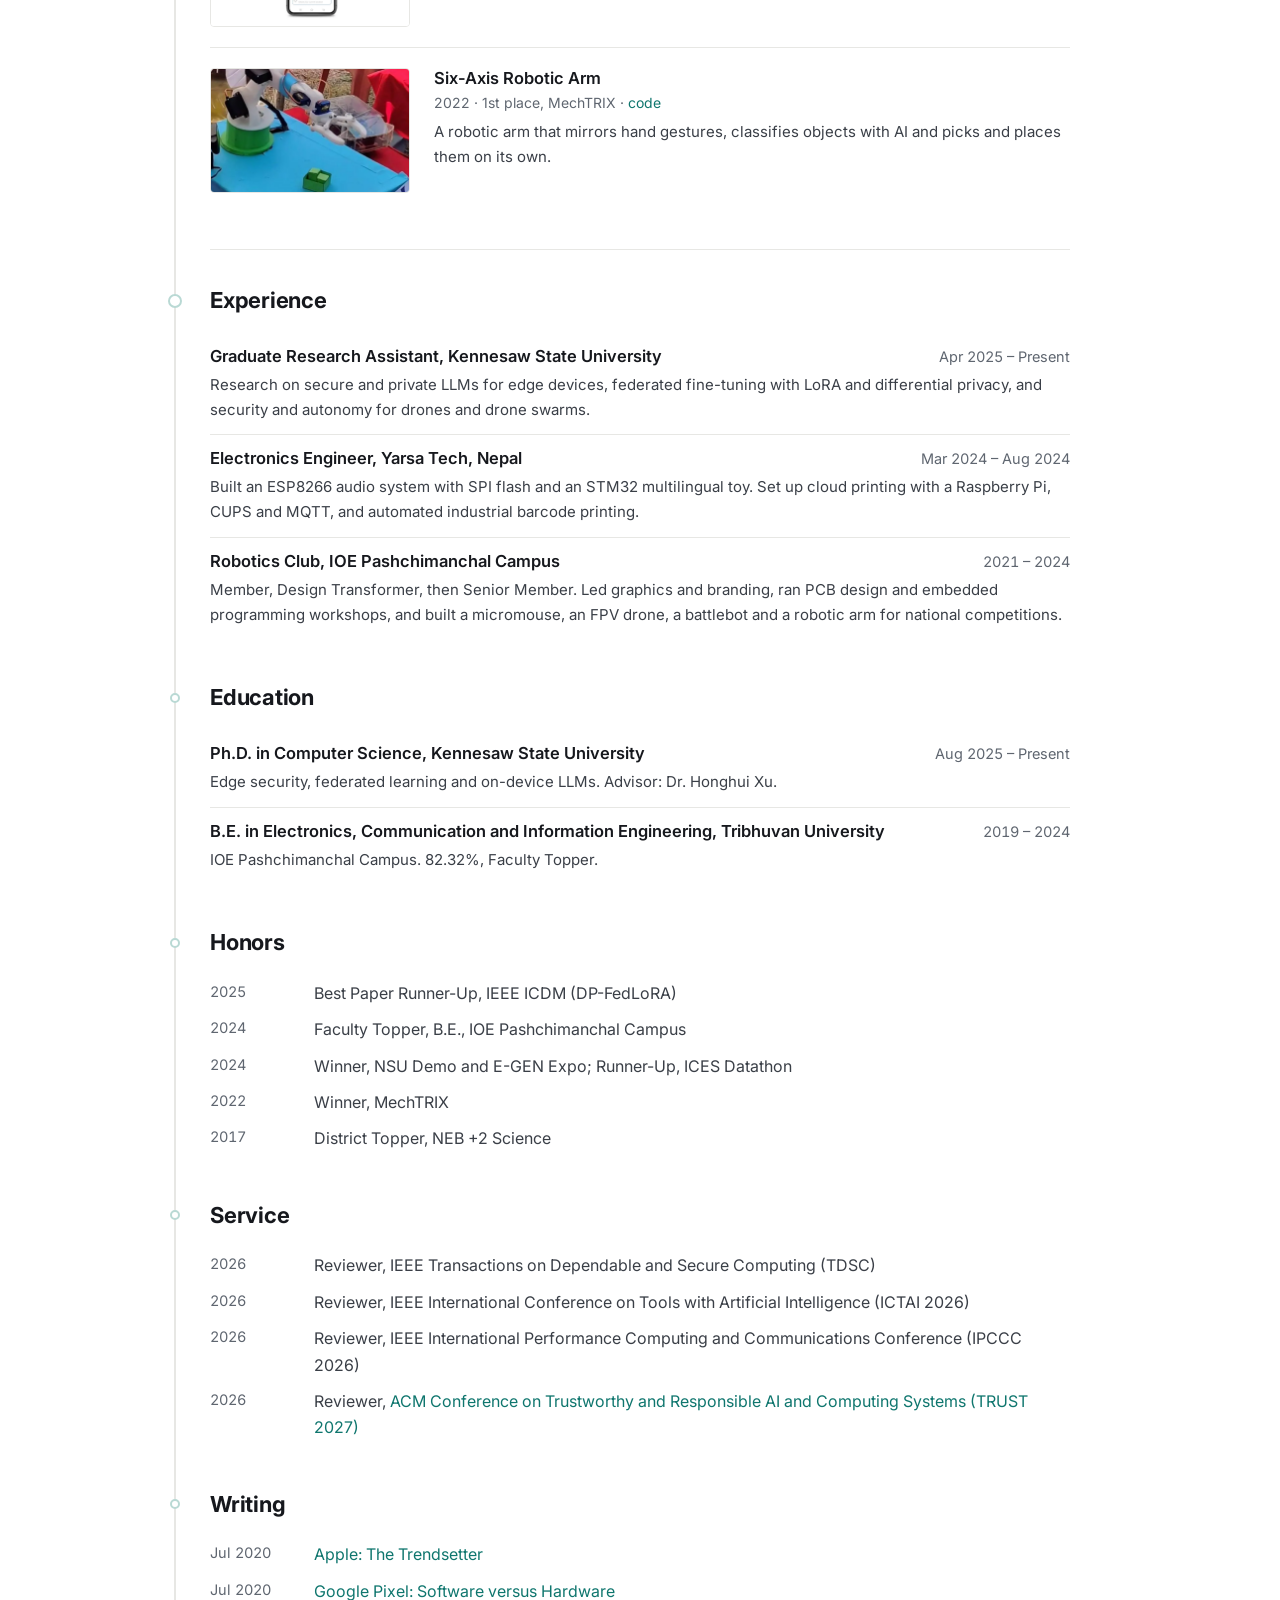
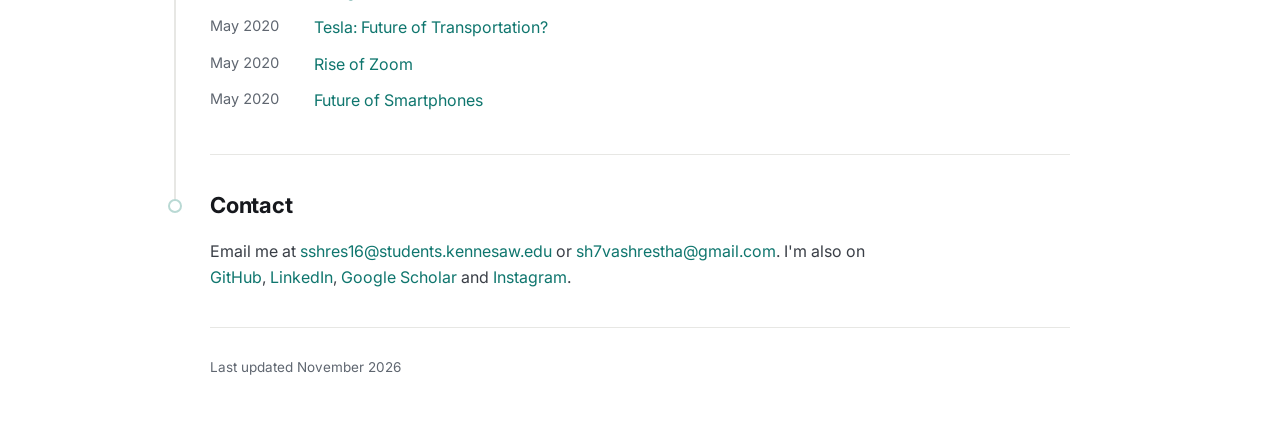
==== commit 222ab5d7: "Add full-page network background, section spine and new link-preview image Co-Authored-By: Devin AI " ====
--- a/index.html
+++ b/index.html
@@ -8,19 +8,47 @@
   <link rel="canonical" href="https://shivashrestha7.com.np/">
   <link rel="icon" href="images/ShivaLOGO.ico">
 
-  <meta property="og:type" content="website">
+  <meta name="theme-color" content="#0f766e">
+
+  <meta property="og:type" content="profile">
+  <meta property="og:site_name" content="Shiva Shrestha">
+  <meta property="og:locale" content="en_US">
   <meta property="og:url" content="https://shivashrestha7.com.np/">
-  <meta property="og:title" content="Shiva Shrestha">
-  <meta property="og:description" content="PhD student in Computer Science at Kennesaw State University. Edge security, privacy-preserving ML, on-device LLMs and autonomous drones.">
-  <meta property="og:image" content="https://shivashrestha7.com.np/images/og-image.jpg">
+  <meta property="og:title" content="Shiva Shrestha | PhD Student, Kennesaw State University">
+  <meta property="og:description" content="PhD student in Computer Science at Kennesaw State University working on edge security, privacy-preserving ML, on-device LLMs and autonomous drones.">
+  <meta property="og:image" content="https://shivashrestha7.com.np/images/og-image.jpg?v=2">
+  <meta property="og:image:type" content="image/jpeg">
   <meta property="og:image:width" content="1200">
   <meta property="og:image:height" content="630">
+  <meta property="og:image:alt" content="Shiva Shrestha, PhD student in Computer Science at Kennesaw State University">
+  <meta property="profile:first_name" content="Shiva">
+  <meta property="profile:last_name" content="Shrestha">
+
   <meta name="twitter:card" content="summary_large_image">
+  <meta name="twitter:title" content="Shiva Shrestha | PhD Student, Kennesaw State University">
+  <meta name="twitter:description" content="PhD student in Computer Science at Kennesaw State University working on edge security, privacy-preserving ML, on-device LLMs and autonomous drones.">
+  <meta name="twitter:image" content="https://shivashrestha7.com.np/images/og-image.jpg?v=2">
+  <meta name="twitter:image:alt" content="Shiva Shrestha, PhD student in Computer Science at Kennesaw State University">
+
+  <script type="application/ld+json">
+  {
+    "@context": "https://schema.org",
+    "@type": "Person",
+    "name": "Shiva Shrestha",
+    "url": "https://shivashrestha7.com.np/",
+    "image": "https://shivashrestha7.com.np/images/profile.jpg",
+    "jobTitle": "PhD Student in Computer Science",
+    "affiliation": {"@type": "CollegeOrUniversity", "name": "Kennesaw State University"},
+    "alumniOf": {"@type": "CollegeOrUniversity", "name": "Tribhuvan University"},
+    "knowsAbout": ["Edge security", "Privacy-preserving machine learning", "On-device large language models", "Autonomous drones"],
+    "sameAs": ["https://github.com/sh7vashrestha", "https://www.linkedin.com/in/sh7va/", "https://scholar.google.com/citations?user=8IwSr08AAAAJ"]
+  }
+  </script>
 
   <link rel="preconnect" href="https://fonts.googleapis.com">
   <link rel="preconnect" href="https://fonts.gstatic.com" crossorigin>
   <link href="https://fonts.googleapis.com/css2?family=Inter:wght@400;500;600;700&amp;display=swap" rel="stylesheet">
-  <link rel="stylesheet" href="stylesheet.css">
+  <link rel="stylesheet" href="stylesheet.css?v=4">
 </head>
 <body>
 <a class="skip" href="#main">Skip to content</a>
@@ -37,6 +65,8 @@
     </nav>
   </div>
 </header>
+
+<canvas class="net" aria-hidden="true"></canvas>
 
 <main id="main" class="wrap">
 
@@ -331,6 +361,7 @@
   <p>Last updated November 2026</p>
 </footer>
 
-<script src="js/main.js"></script>
+<script src="js/main.js?v=4"></script>
+<script src="js/network.js?v=4"></script>
 </body>
 </html>
--- a/stylesheet.css
+++ b/stylesheet.css
@@ -65,6 +65,41 @@
 .nav a[aria-current="true"] { color: var(--ink); }
 .nav a[aria-current="true"]::after {
   content: ""; position: absolute; left: 10px; right: 10px; bottom: -1px; height: 2px; background: var(--accent);
+}
+
+/* Network background */
+.net {
+  position: fixed; inset: 0; z-index: 0;
+  width: 100%; height: 100%;
+  pointer-events: none;
+}
+main, .foot { position: relative; z-index: 1; }
+
+/* Section spine: one neuron per section, joined by an axon that carries pulses */
+@media (min-width: 1000px) {
+  main.wrap::before {
+    content: ""; position: absolute; left: -36px; top: var(--spine-top, 0); height: var(--spine-h, 0); width: 2px;
+    background:
+      linear-gradient(to bottom, transparent, rgba(15, 118, 110, 0.55) 50%, transparent) 0 0 / 2px 160px no-repeat,
+      linear-gradient(var(--line), var(--line));
+    animation: axon 4s linear infinite;
+  }
+  .sec { position: relative; }
+  .sec h2 { position: relative; }
+  .sec h2::before {
+    content: ""; position: absolute; left: -42px; top: 50%; width: 14px; height: 14px; margin-top: -7px;
+    border-radius: 50%; background: #fff; border: 2px solid #b9d9d4;
+    transition: background 0.25s, border-color 0.25s, box-shadow 0.25s;
+  }
+  .sec .h2-follow::before { width: 10px; height: 10px; margin-top: -5px; left: -40px; }
+  .sec.is-active > h2:first-child::before {
+    background: var(--accent); border-color: var(--accent);
+    box-shadow: 0 0 0 6px rgba(15, 118, 110, 0.14);
+  }
+}
+@keyframes axon {
+  from { background-position: 0 -160px, 0 0; }
+  to { background-position: 0 100%, 0 0; }
 }
 
 /* Intro */
@@ -146,6 +181,7 @@
 
 @media (prefers-reduced-motion: reduce) {
   html { scroll-behavior: auto; }
+  main.wrap::before { animation: none; }
 }
 
 @media (max-width: 400px) {
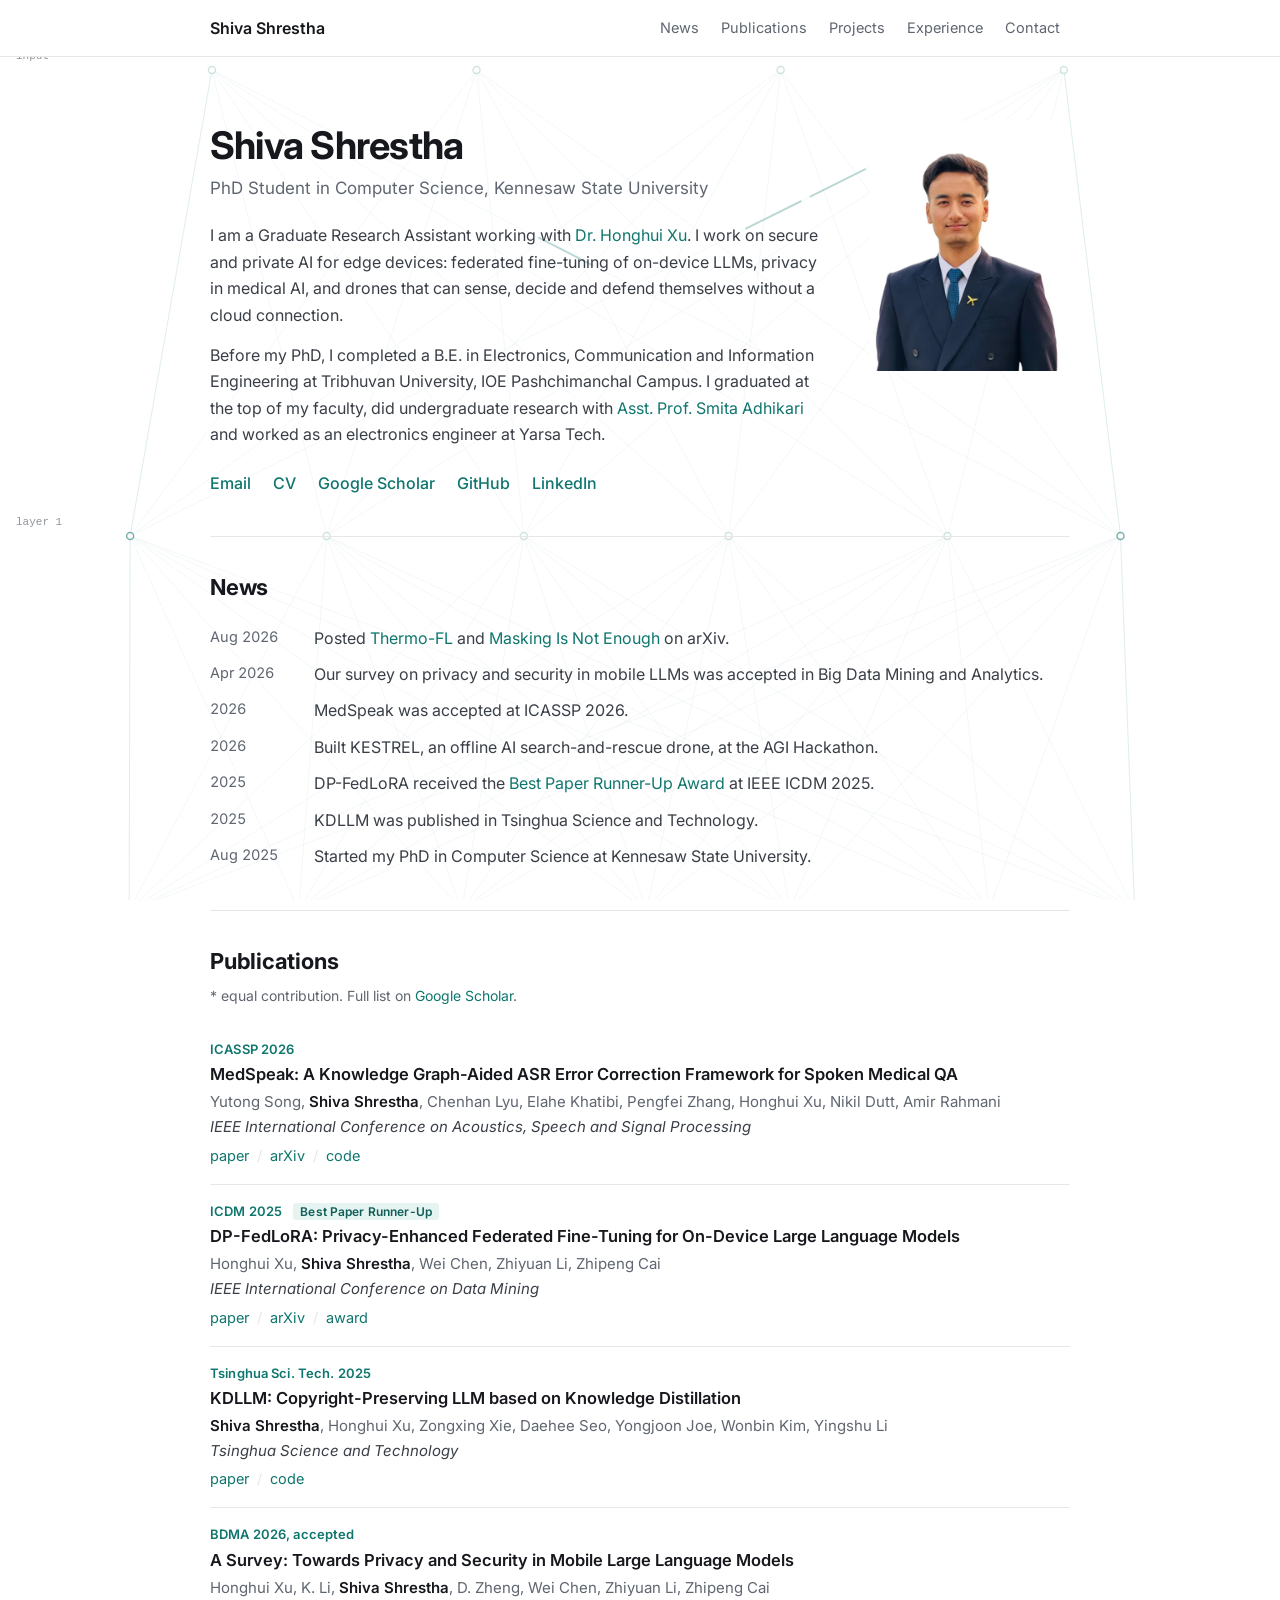
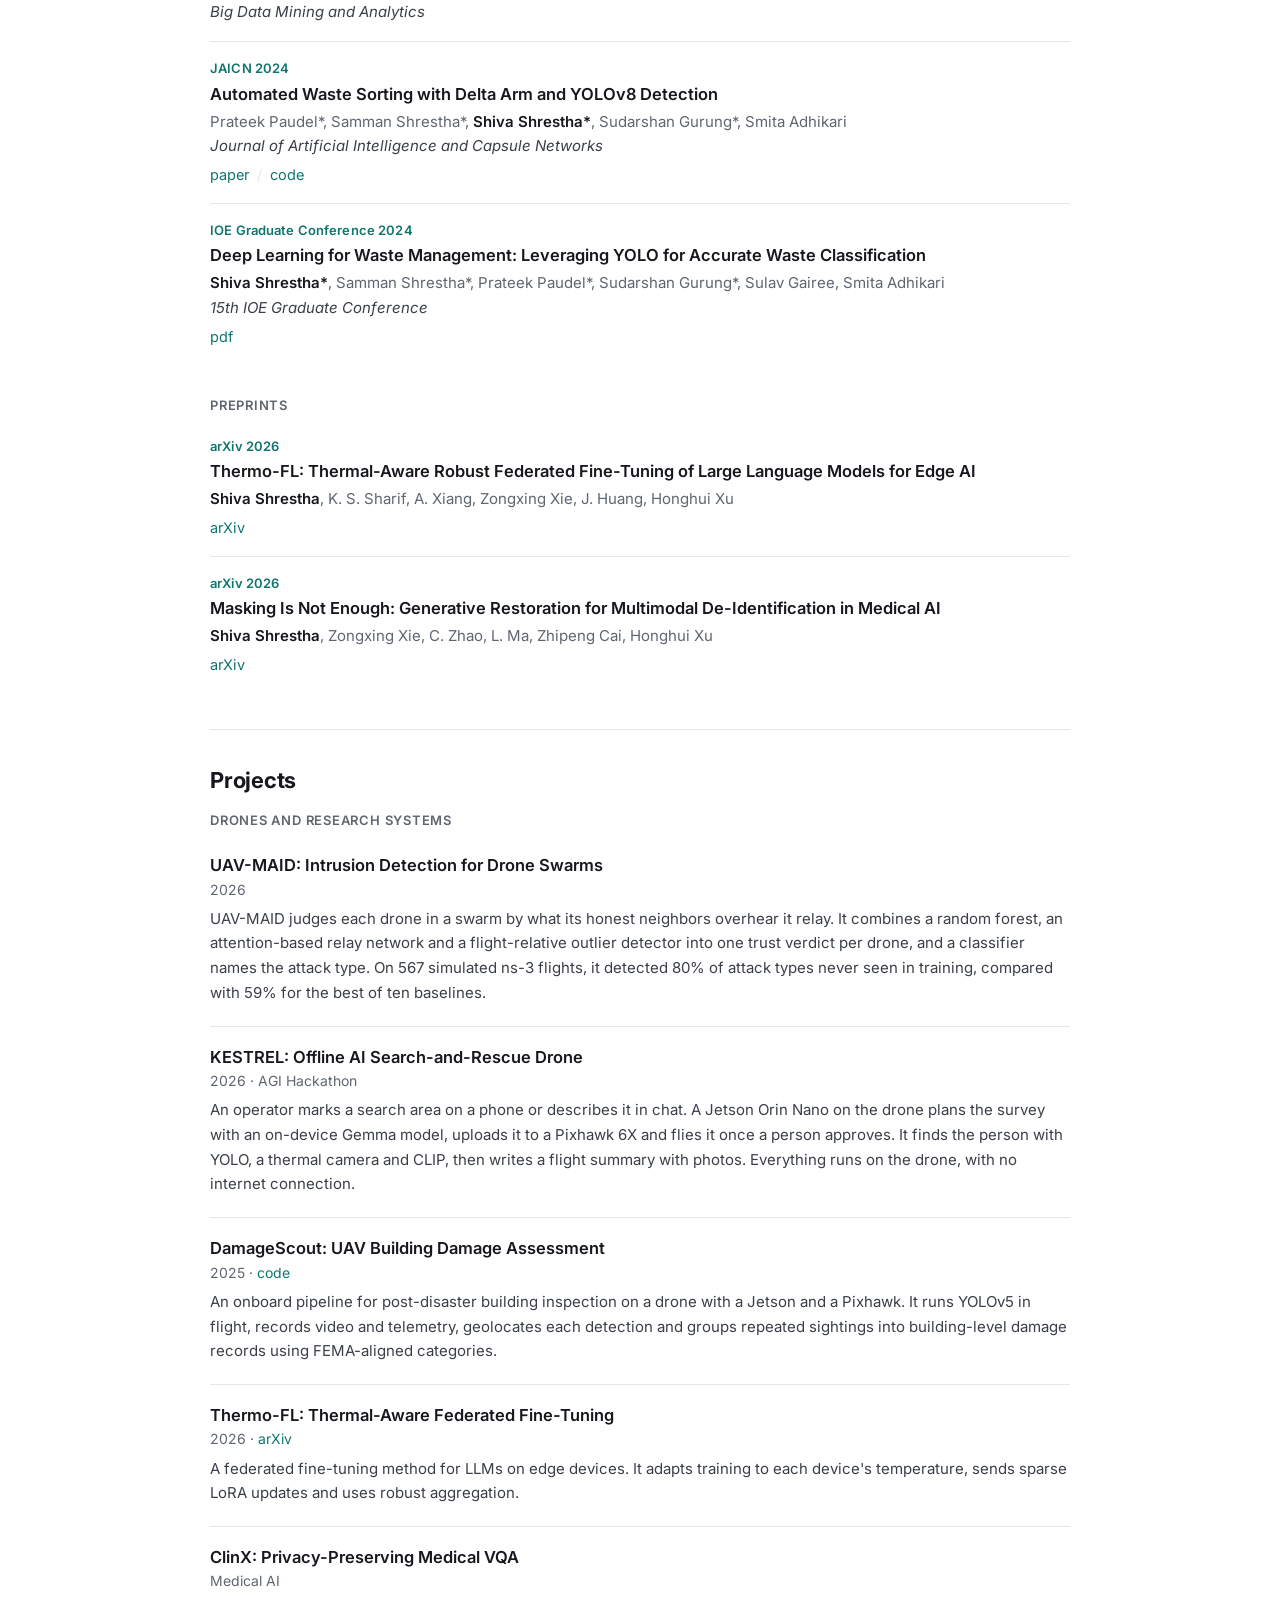
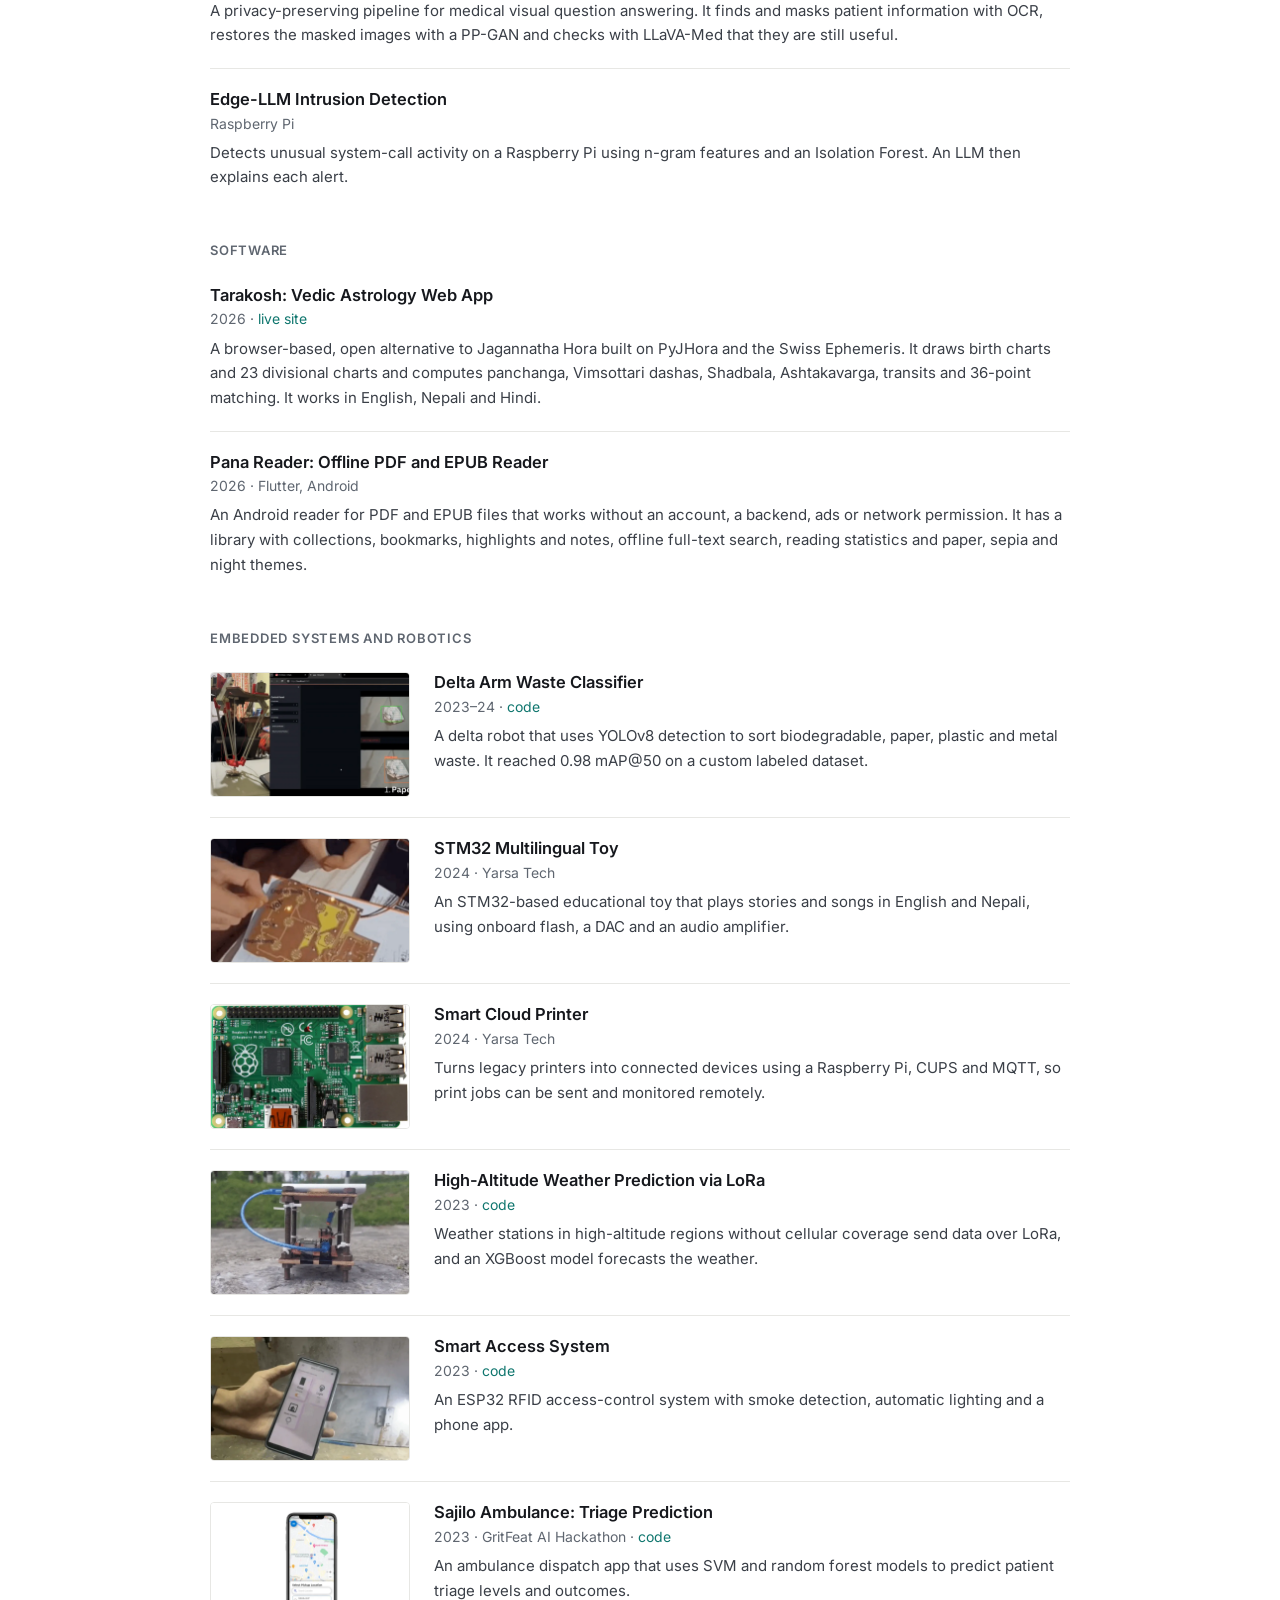
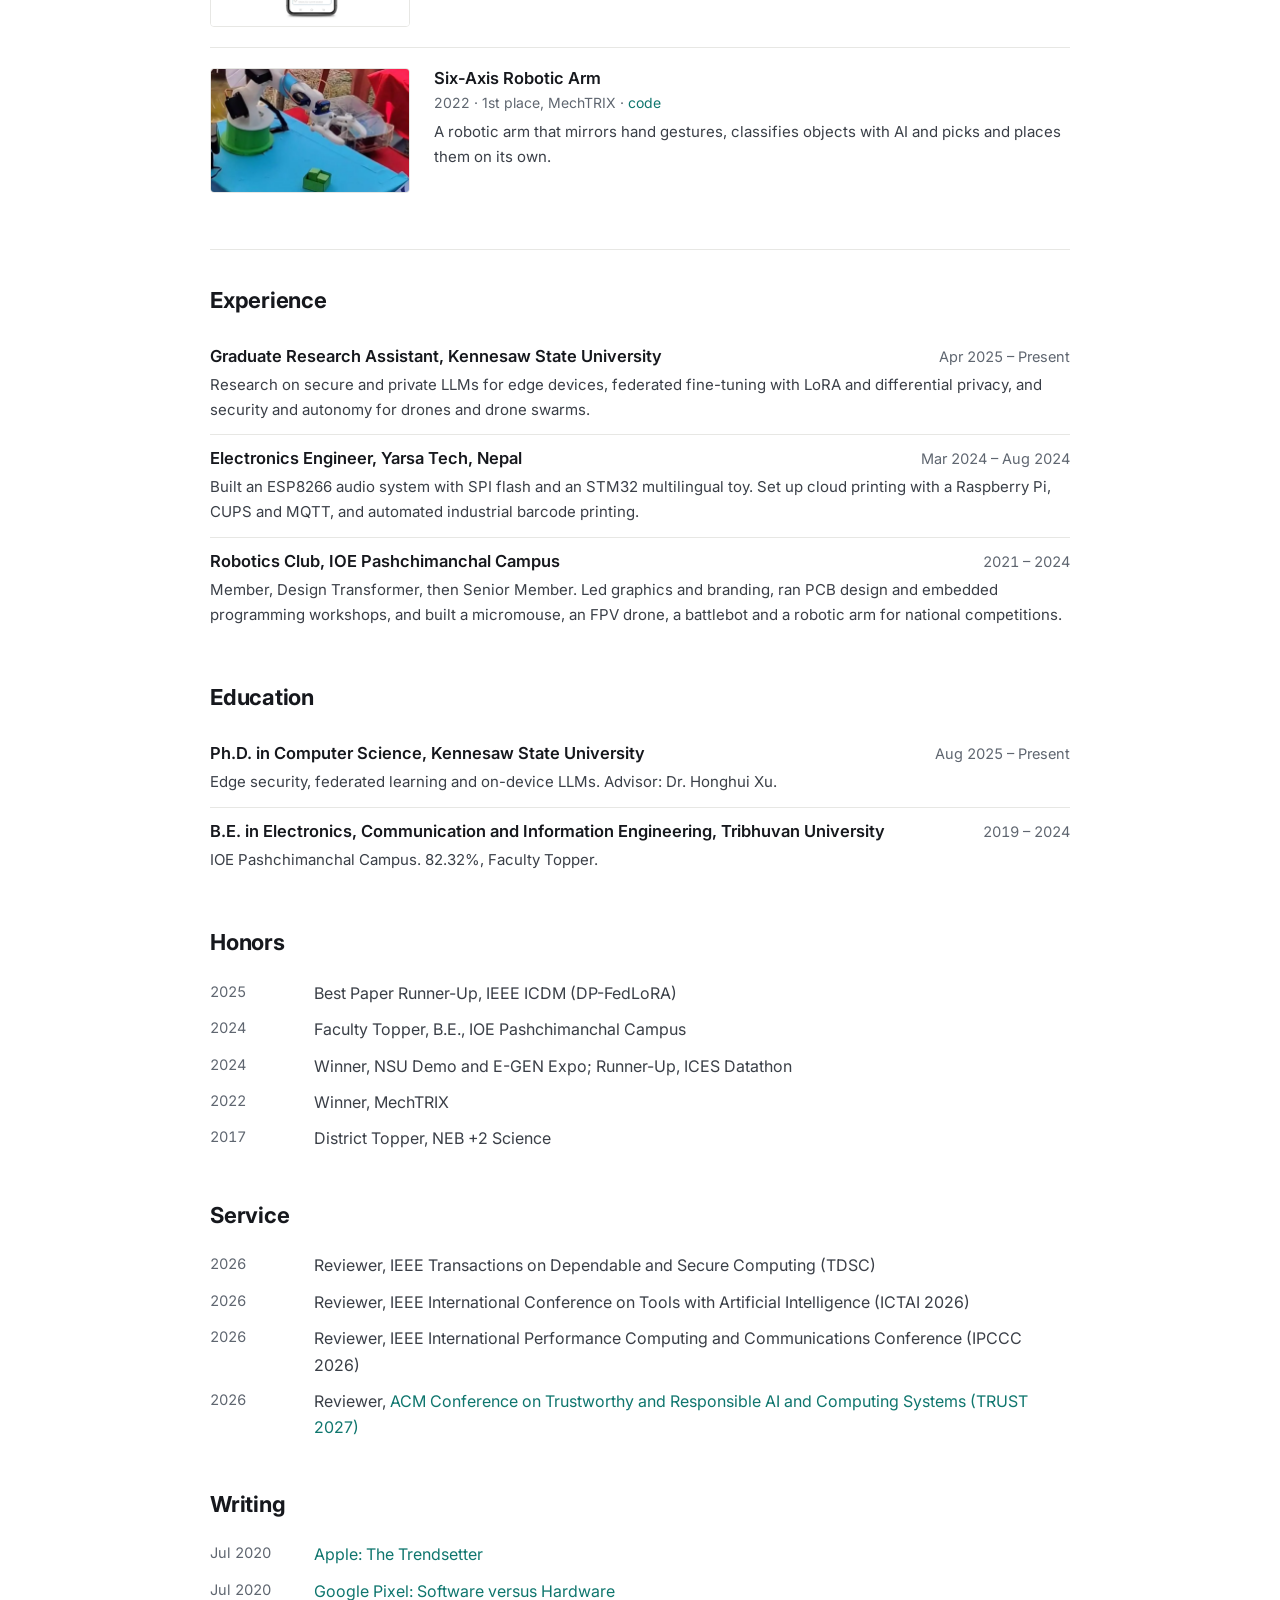
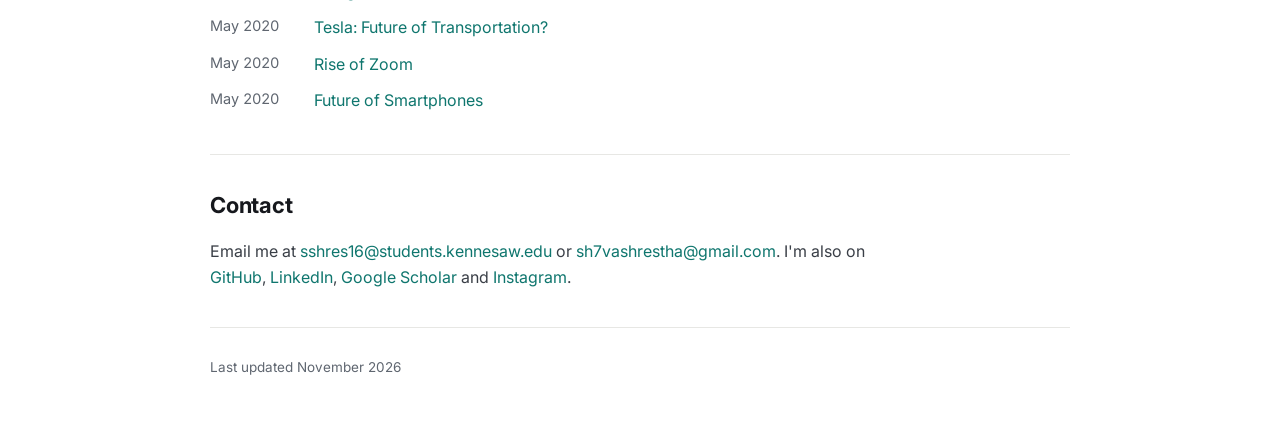
==== commit 03bf9cea: "Draw the background as a layered neural network, one layer per section Co-Authored-By: Devin AI <158" ====
--- a/index.html
+++ b/index.html
@@ -48,7 +48,7 @@
   <link rel="preconnect" href="https://fonts.googleapis.com">
   <link rel="preconnect" href="https://fonts.gstatic.com" crossorigin>
   <link href="https://fonts.googleapis.com/css2?family=Inter:wght@400;500;600;700&amp;display=swap" rel="stylesheet">
-  <link rel="stylesheet" href="stylesheet.css?v=4">
+  <link rel="stylesheet" href="stylesheet.css?v=5">
 </head>
 <body>
 <a class="skip" href="#main">Skip to content</a>
@@ -361,7 +361,7 @@
   <p>Last updated November 2026</p>
 </footer>
 
-<script src="js/main.js?v=4"></script>
-<script src="js/network.js?v=4"></script>
+<script src="js/main.js?v=5"></script>
+<script src="js/network.js?v=5"></script>
 </body>
 </html>
--- a/stylesheet.css
+++ b/stylesheet.css
@@ -74,33 +74,6 @@
   pointer-events: none;
 }
 main, .foot { position: relative; z-index: 1; }
-
-/* Section spine: one neuron per section, joined by an axon that carries pulses */
-@media (min-width: 1000px) {
-  main.wrap::before {
-    content: ""; position: absolute; left: -36px; top: var(--spine-top, 0); height: var(--spine-h, 0); width: 2px;
-    background:
-      linear-gradient(to bottom, transparent, rgba(15, 118, 110, 0.55) 50%, transparent) 0 0 / 2px 160px no-repeat,
-      linear-gradient(var(--line), var(--line));
-    animation: axon 4s linear infinite;
-  }
-  .sec { position: relative; }
-  .sec h2 { position: relative; }
-  .sec h2::before {
-    content: ""; position: absolute; left: -42px; top: 50%; width: 14px; height: 14px; margin-top: -7px;
-    border-radius: 50%; background: #fff; border: 2px solid #b9d9d4;
-    transition: background 0.25s, border-color 0.25s, box-shadow 0.25s;
-  }
-  .sec .h2-follow::before { width: 10px; height: 10px; margin-top: -5px; left: -40px; }
-  .sec.is-active > h2:first-child::before {
-    background: var(--accent); border-color: var(--accent);
-    box-shadow: 0 0 0 6px rgba(15, 118, 110, 0.14);
-  }
-}
-@keyframes axon {
-  from { background-position: 0 -160px, 0 0; }
-  to { background-position: 0 100%, 0 0; }
-}
 
 /* Intro */
 .intro {
@@ -181,7 +154,6 @@
 
 @media (prefers-reduced-motion: reduce) {
   html { scroll-behavior: auto; }
-  main.wrap::before { animation: none; }
 }
 
 @media (max-width: 400px) {
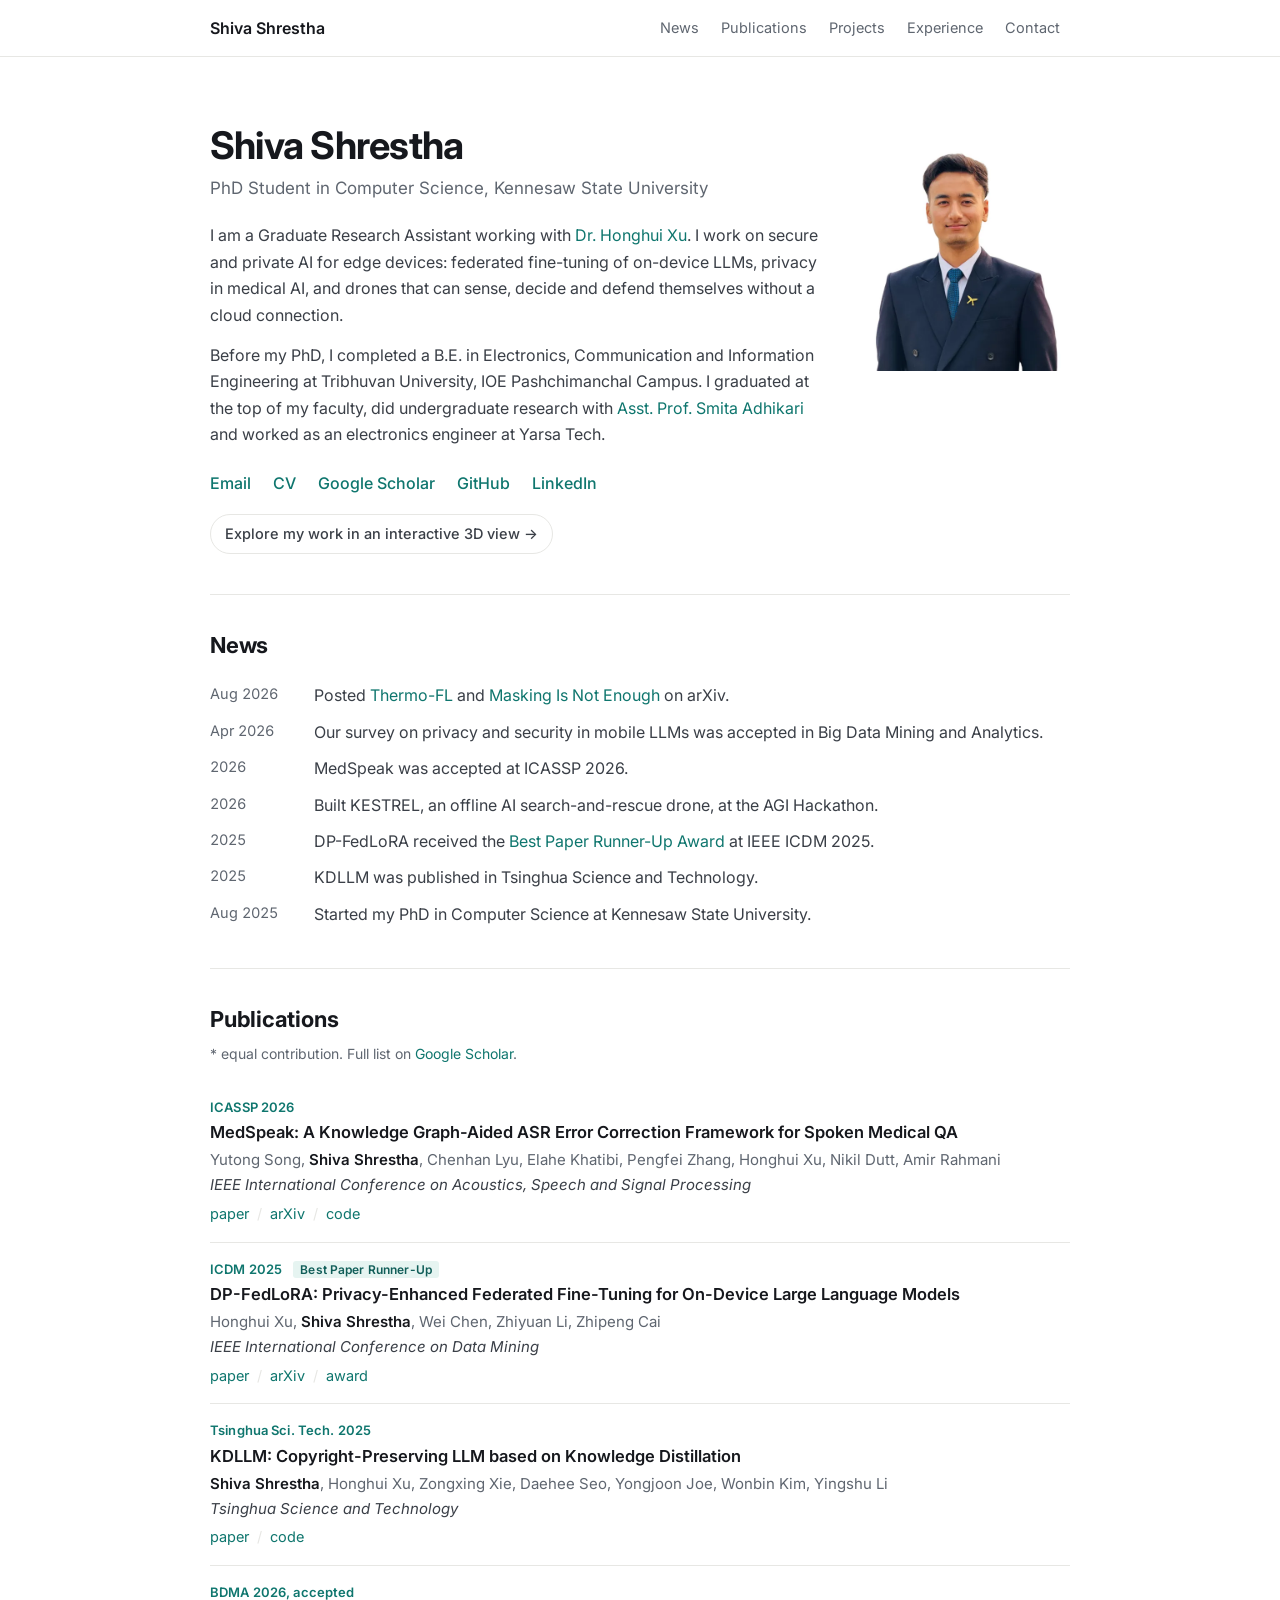
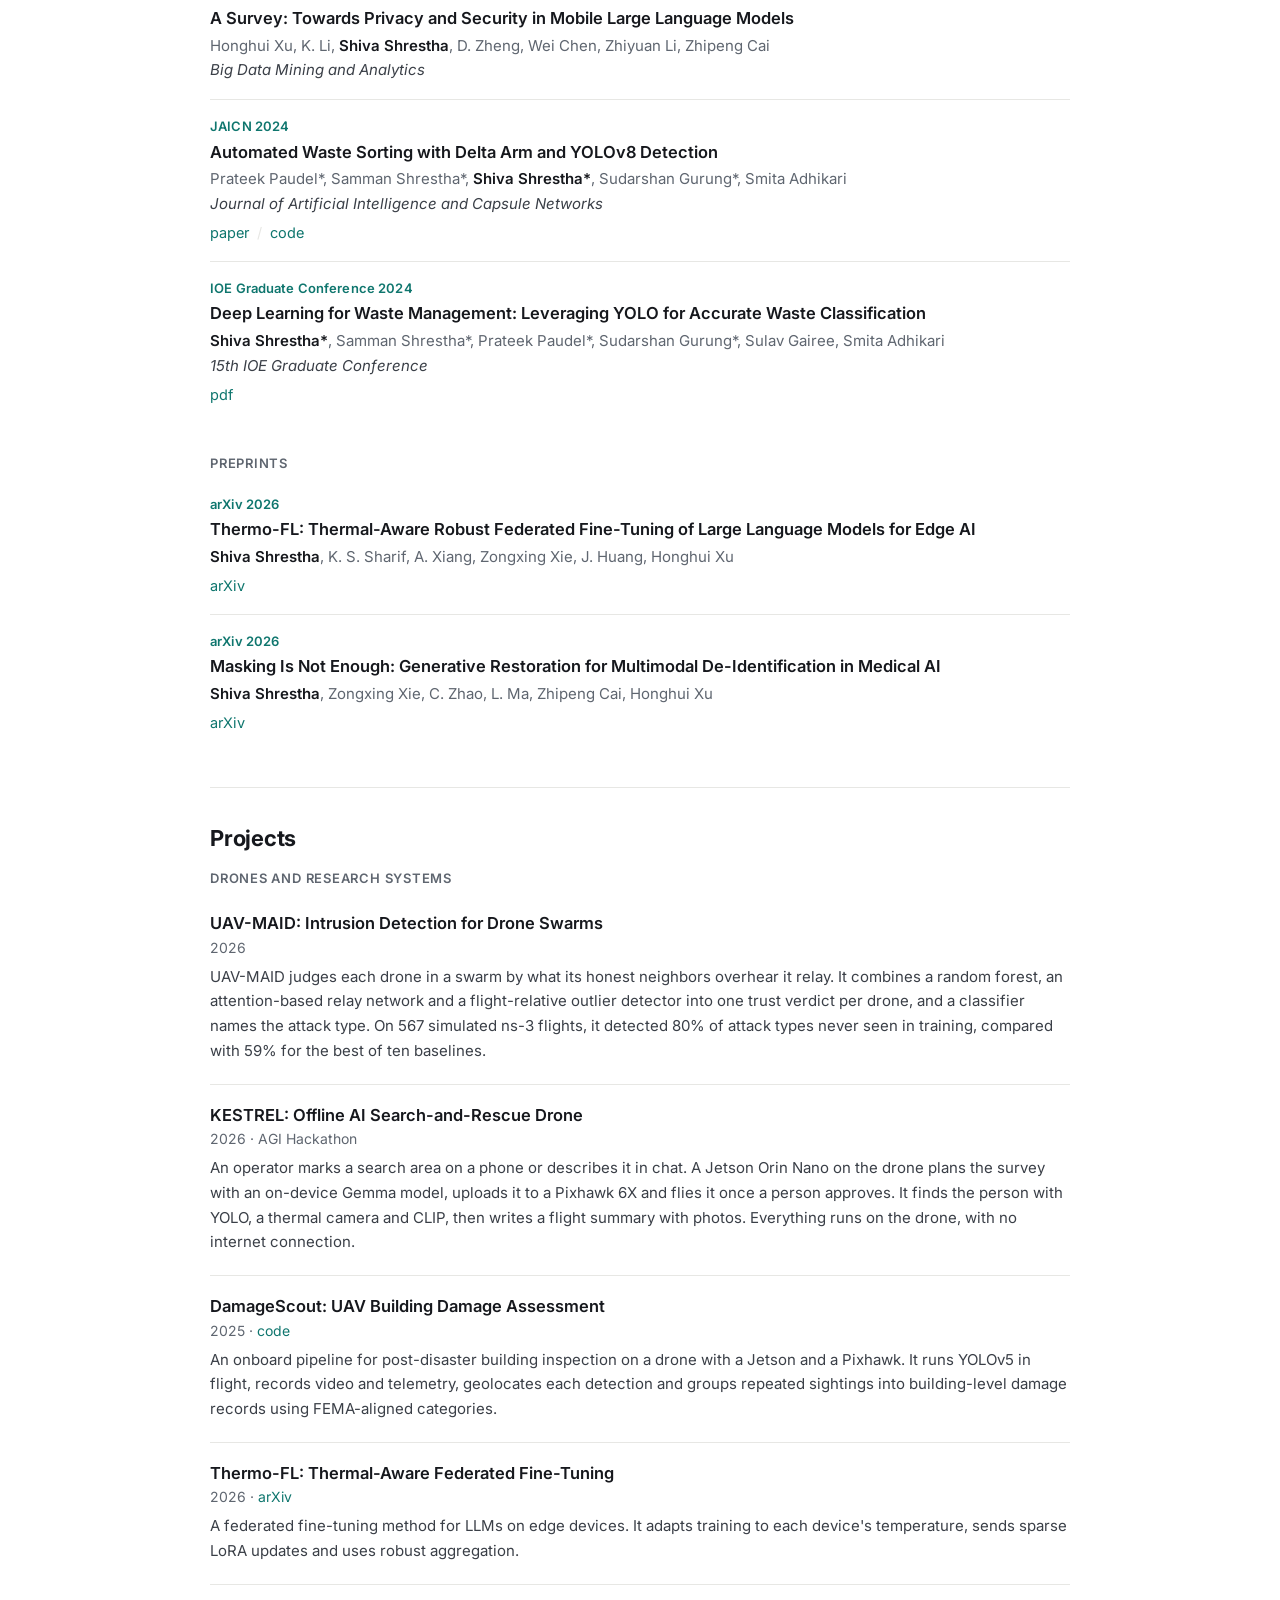
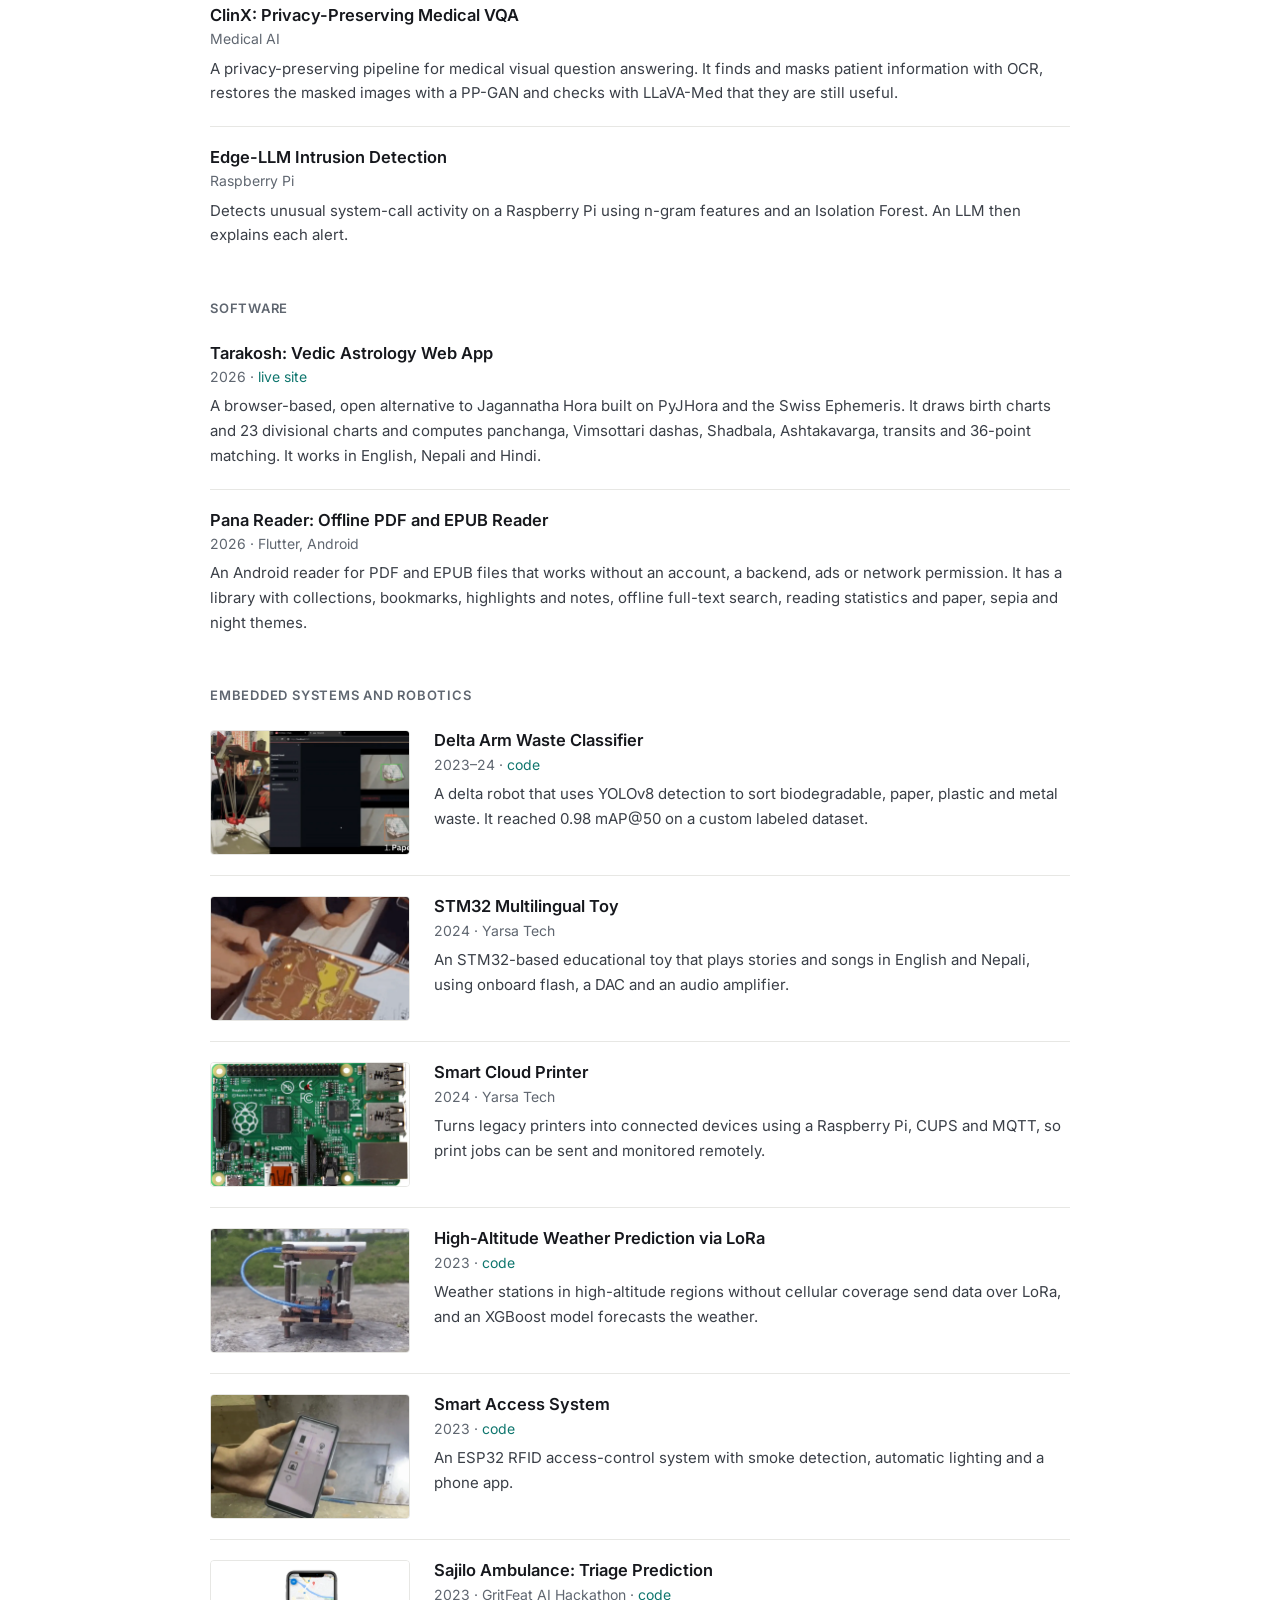
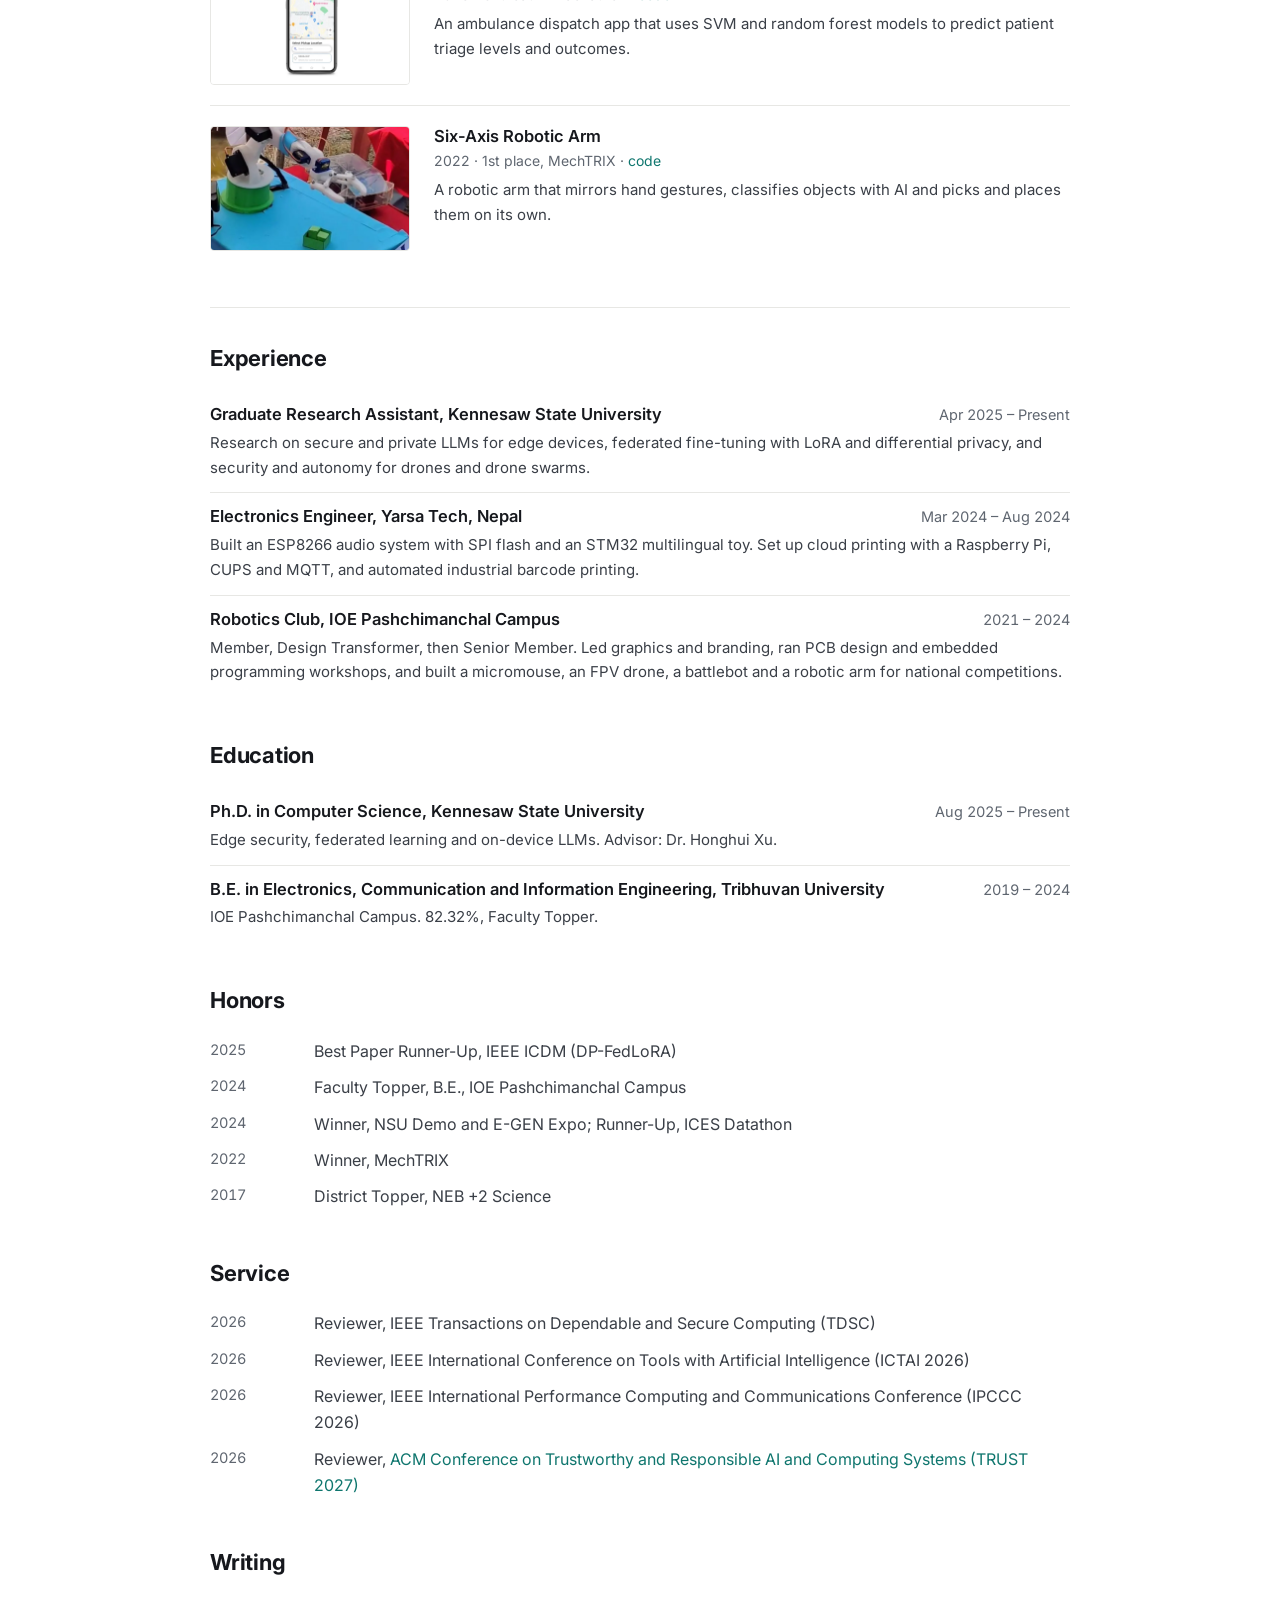
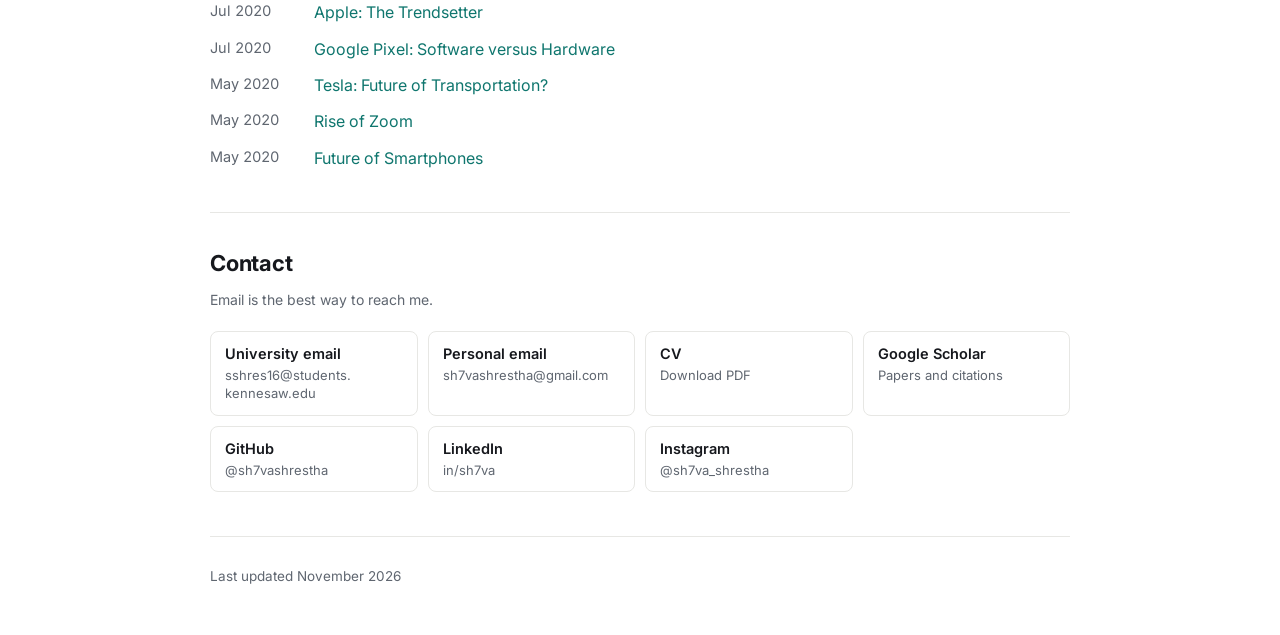
==== commit 73f9e809: "Add interactive 3D portfolio at /3d and return the classic page to the plain layout Co-Authored-By: " ====
--- a/index.html
+++ b/index.html
@@ -48,7 +48,7 @@
   <link rel="preconnect" href="https://fonts.googleapis.com">
   <link rel="preconnect" href="https://fonts.gstatic.com" crossorigin>
   <link href="https://fonts.googleapis.com/css2?family=Inter:wght@400;500;600;700&amp;display=swap" rel="stylesheet">
-  <link rel="stylesheet" href="stylesheet.css?v=5">
+  <link rel="stylesheet" href="stylesheet.css?v=10">
 </head>
 <body>
 <a class="skip" href="#main">Skip to content</a>
@@ -65,8 +65,6 @@
     </nav>
   </div>
 </header>
-
-<canvas class="net" aria-hidden="true"></canvas>
 
 <main id="main" class="wrap">
 
@@ -83,6 +81,7 @@
         <a href="https://github.com/sh7vashrestha" target="_blank" rel="noopener">GitHub</a>
         <a href="https://www.linkedin.com/in/sh7va/" target="_blank" rel="noopener">LinkedIn</a>
       </p>
+      <p class="alt-view"><a href="3d/">Explore my work in an interactive 3D view &rarr;</a></p>
     </div>
     <picture>
       <source srcset="images/profile.webp" type="image/webp">
@@ -128,20 +127,20 @@
         <p class="venue">Tsinghua Science and Technology</p>
         <p class="pub-links"><a href="https://www.sciopen.com/article/10.26599/TST.2025.9010130" target="_blank" rel="noopener">paper</a><a href="https://github.com/sh7vashrestha/KDLLM" target="_blank" rel="noopener">code</a></p>
       </li>
-      <li class="pub">
+      <li class="pub" data-node="Mobile LLM Survey">
         <p class="pub-venue-tag">BDMA 2026, accepted</p>
         <h3>A Survey: Towards Privacy and Security in Mobile Large Language Models</h3>
         <p class="authors">Honghui Xu, K. Li, <strong>Shiva Shrestha</strong>, D. Zheng, Wei Chen, Zhiyuan Li, Zhipeng Cai</p>
         <p class="venue">Big Data Mining and Analytics</p>
       </li>
-      <li class="pub">
+      <li class="pub" data-node="Delta Arm (JAICN)">
         <p class="pub-venue-tag">JAICN 2024</p>
         <h3><a href="https://doi.org/10.36548/jaicn.2024.3.004" target="_blank" rel="noopener">Automated Waste Sorting with Delta Arm and YOLOv8 Detection</a></h3>
         <p class="authors">Prateek Paudel*, Samman Shrestha*, <strong>Shiva Shrestha*</strong>, Sudarshan Gurung*, Smita Adhikari</p>
         <p class="venue">Journal of Artificial Intelligence and Capsule Networks</p>
         <p class="pub-links"><a href="https://doi.org/10.36548/jaicn.2024.3.004" target="_blank" rel="noopener">paper</a><a href="https://github.com/sh7vashrestha/DeltaArm" target="_blank" rel="noopener">code</a></p>
       </li>
-      <li class="pub">
+      <li class="pub" data-node="YOLO Waste (IOEGC)">
         <p class="pub-venue-tag">IOE Graduate Conference 2024</p>
         <h3><a href="http://conference.ioe.edu.np/publications/ioegc15/IOEGC-15-004-A1-4-61.pdf" target="_blank" rel="noopener">Deep Learning for Waste Management: Leveraging YOLO for Accurate Waste Classification</a></h3>
         <p class="authors"><strong>Shiva Shrestha*</strong>, Samman Shrestha*, Prateek Paudel*, Sudarshan Gurung*, Sulav Gairee, Smita Adhikari</p>
@@ -206,7 +205,7 @@
           <p>A privacy-preserving pipeline for medical visual question answering. It finds and masks patient information with OCR, restores the masked images with a PP-GAN and checks with LLaVA-Med that they are still useful.</p>
         </div>
       </li>
-      <li class="project project-text">
+      <li class="project project-text" data-node="Edge-LLM IDS">
         <div>
           <h4>Edge-LLM Intrusion Detection</h4>
           <p class="meta">Raspberry Pi</p>
@@ -235,7 +234,7 @@
 
     <h3 class="subhead">Embedded systems and robotics</h3>
     <ul class="projects">
-      <li class="project">
+      <li class="project" data-node="Delta Arm">
         <div class="thumb"><img src="images/projects/delta-arm.webp" width="800" height="500" loading="lazy" alt="Delta arm picking up paper waste next to the live classifier view"></div>
         <div>
           <h4>Delta Arm Waste Classifier</h4>
@@ -243,7 +242,7 @@
           <p>A delta robot that uses YOLOv8 detection to sort biodegradable, paper, plastic and metal waste. It reached 0.98 mAP@50 on a custom labeled dataset.</p>
         </div>
       </li>
-      <li class="project">
+      <li class="project" data-node="STM32 Toy">
         <div class="thumb"><img src="images/projects/stm32-toy.webp" width="800" height="500" loading="lazy" alt="Custom PCB of the STM32 multilingual toy being tested by hand"></div>
         <div>
           <h4>STM32 Multilingual Toy</h4>
@@ -251,7 +250,7 @@
           <p>An STM32-based educational toy that plays stories and songs in English and Nepali, using onboard flash, a DAC and an audio amplifier.</p>
         </div>
       </li>
-      <li class="project">
+      <li class="project" data-node="Cloud Printer">
         <div class="thumb"><img src="images/projects/cloud-printer.webp" width="800" height="500" loading="lazy" alt="Raspberry Pi board used in the cloud printer"></div>
         <div>
           <h4>Smart Cloud Printer</h4>
@@ -259,7 +258,7 @@
           <p>Turns legacy printers into connected devices using a Raspberry Pi, CUPS and MQTT, so print jobs can be sent and monitored remotely.</p>
         </div>
       </li>
-      <li class="project">
+      <li class="project" data-node="LoRa Weather">
         <div class="thumb"><img src="images/projects/weather-lora.webp" width="800" height="500" loading="lazy" alt="Outdoor LoRa weather station on a wooden frame"></div>
         <div>
           <h4>High-Altitude Weather Prediction via LoRa</h4>
@@ -267,7 +266,7 @@
           <p>Weather stations in high-altitude regions without cellular coverage send data over LoRa, and an XGBoost model forecasts the weather.</p>
         </div>
       </li>
-      <li class="project">
+      <li class="project" data-node="Smart Access">
         <div class="thumb"><img src="images/projects/smart-access.webp" width="800" height="500" loading="lazy" alt="Phone app controlling the smart access door"></div>
         <div>
           <h4>Smart Access System</h4>
@@ -283,7 +282,7 @@
           <p>An ambulance dispatch app that uses SVM and random forest models to predict patient triage levels and outcomes.</p>
         </div>
       </li>
-      <li class="project">
+      <li class="project" data-node="Robotic Arm">
         <div class="thumb"><img src="images/projects/robotic-arm.webp" width="800" height="500" loading="lazy" alt="Six-axis robotic arm picking up a small green block"></div>
         <div>
           <h4>Six-Axis Robotic Arm</h4>
@@ -297,15 +296,15 @@
   <section class="sec" id="experience">
     <h2>Experience</h2>
     <ul class="rows">
-      <li>
+      <li data-node="KSU Research">
         <div class="row-head"><h3>Graduate Research Assistant, Kennesaw State University</h3><span class="date">Apr 2025 – Present</span></div>
         <p>Research on secure and private LLMs for edge devices, federated fine-tuning with LoRA and differential privacy, and security and autonomy for drones and drone swarms.</p>
       </li>
-      <li>
+      <li data-node="Yarsa Tech">
         <div class="row-head"><h3>Electronics Engineer, Yarsa Tech, Nepal</h3><span class="date">Mar 2024 – Aug 2024</span></div>
         <p>Built an ESP8266 audio system with SPI flash and an STM32 multilingual toy. Set up cloud printing with a Raspberry Pi, CUPS and MQTT, and automated industrial barcode printing.</p>
       </li>
-      <li>
+      <li data-node="Robotics Club">
         <div class="row-head"><h3>Robotics Club, IOE Pashchimanchal Campus</h3><span class="date">2021 – 2024</span></div>
         <p>Member, Design Transformer, then Senior Member. Led graphics and branding, ran PCB design and embedded programming workshops, and built a micromouse, an FPV drone, a battlebot and a robotic arm for national competitions.</p>
       </li>
@@ -352,7 +351,16 @@
 
   <section class="sec" id="contact">
     <h2>Contact</h2>
-    <p>Email me at <a href="mailto:sshres16@students.kennesaw.edu">sshres16@students.kennesaw.edu</a> or <a href="mailto:sh7vashrestha@gmail.com">sh7vashrestha@gmail.com</a>. I'm also on <a href="https://github.com/sh7vashrestha" target="_blank" rel="noopener">GitHub</a>, <a href="https://www.linkedin.com/in/sh7va/" target="_blank" rel="noopener">LinkedIn</a>, <a href="https://scholar.google.com/citations?user=8IwSr08AAAAJ&amp;hl=en" target="_blank" rel="noopener">Google Scholar</a> and <a href="https://www.instagram.com/sh7va_shrestha/" target="_blank" rel="noopener">Instagram</a>.</p>
+    <p class="sec-note">Email is the best way to reach me.</p>
+    <ul class="out-layer">
+      <li><a class="out-node" href="mailto:sshres16@students.kennesaw.edu"><span class="out-dot" aria-hidden="true"></span><span class="out-label">University email</span><span class="out-value">sshres16@<wbr>students.<wbr>kennesaw.edu</span></a></li>
+      <li><a class="out-node" href="mailto:sh7vashrestha@gmail.com"><span class="out-dot" aria-hidden="true"></span><span class="out-label">Personal email</span><span class="out-value">sh7vashrestha@<wbr>gmail.com</span></a></li>
+      <li><a class="out-node" href="data/Shiva_CV.pdf" target="_blank" rel="noopener"><span class="out-dot" aria-hidden="true"></span><span class="out-label">CV</span><span class="out-value">Download PDF</span></a></li>
+      <li><a class="out-node" href="https://scholar.google.com/citations?user=8IwSr08AAAAJ&amp;hl=en" target="_blank" rel="noopener"><span class="out-dot" aria-hidden="true"></span><span class="out-label">Google Scholar</span><span class="out-value">Papers and citations</span></a></li>
+      <li><a class="out-node" href="https://github.com/sh7vashrestha" target="_blank" rel="noopener"><span class="out-dot" aria-hidden="true"></span><span class="out-label">GitHub</span><span class="out-value">@sh7vashrestha</span></a></li>
+      <li><a class="out-node" href="https://www.linkedin.com/in/sh7va/" target="_blank" rel="noopener"><span class="out-dot" aria-hidden="true"></span><span class="out-label">LinkedIn</span><span class="out-value">in/sh7va</span></a></li>
+      <li><a class="out-node" href="https://www.instagram.com/sh7va_shrestha/" target="_blank" rel="noopener"><span class="out-dot" aria-hidden="true"></span><span class="out-label">Instagram</span><span class="out-value">@sh7va_shrestha</span></a></li>
+    </ul>
   </section>
 
 </main>
@@ -361,7 +369,6 @@
   <p>Last updated November 2026</p>
 </footer>
 
-<script src="js/main.js?v=5"></script>
-<script src="js/network.js?v=5"></script>
+<script src="js/main.js?v=10"></script>
 </body>
 </html>
--- a/stylesheet.css
+++ b/stylesheet.css
@@ -67,14 +67,6 @@
   content: ""; position: absolute; left: 10px; right: 10px; bottom: -1px; height: 2px; background: var(--accent);
 }
 
-/* Network background */
-.net {
-  position: fixed; inset: 0; z-index: 0;
-  width: 100%; height: 100%;
-  pointer-events: none;
-}
-main, .foot { position: relative; z-index: 1; }
-
 /* Intro */
 .intro {
   display: grid; grid-template-columns: 1fr 200px; gap: 48px; align-items: start;
@@ -83,6 +75,12 @@
 .intro h1 { font-size: 38px; font-weight: 700; letter-spacing: -0.02em; }
 .role { margin: 4px 0 20px; color: var(--muted); font-size: 17px; }
 .intro-text > p + p { margin-top: 14px; }
+.alt-view { margin-top: 18px !important; font-size: 14.5px; }
+.alt-view a {
+  display: inline-block; padding: 7px 14px; border: 1px solid var(--line); border-radius: 999px;
+  color: var(--ink-2); font-weight: 500; transition: border-color 0.2s, color 0.2s;
+}
+.alt-view a:hover, .alt-view a:focus-visible { text-decoration: none; border-color: var(--accent); color: var(--accent); }
 .links { display: flex; flex-wrap: wrap; gap: 6px 22px; margin-top: 22px !important; font-weight: 500; }
 .photo { width: 200px; height: 250px; object-fit: cover; object-position: center 22%; border-radius: var(--radius); }
 
@@ -132,7 +130,21 @@
 .row-head h3 { font-size: 16.5px; font-weight: 600; }
 .rows p { font-size: 15px; }
 
-#contact p { max-width: 680px; }
+#contact .sec-note { margin: -8px 0 0; }
+.out-layer {
+  list-style: none; margin: 0; padding: 20px 0 8px;
+  display: grid; grid-template-columns: repeat(auto-fill, minmax(190px, 1fr)); gap: 10px;
+}
+.out-node {
+  display: flex; flex-direction: column; gap: 2px; height: 100%;
+  padding: 12px 14px; border: 1px solid var(--line); border-radius: 8px;
+  color: var(--ink); line-height: 1.4; transition: border-color 0.2s, background 0.2s;
+}
+.out-node:hover, .out-node:focus-visible { text-decoration: none; border-color: var(--accent); background: var(--surface); }
+.out-dot { display: none; }
+.out-label { font-size: 14.5px; font-weight: 600; }
+.out-node:hover .out-label { color: var(--accent); }
+.out-value { font-size: 13px; color: var(--muted); overflow-wrap: anywhere; }
 
 .foot { padding: 28px 0 48px; border-top: 1px solid var(--line); color: var(--muted); font-size: 13.5px; }
 
